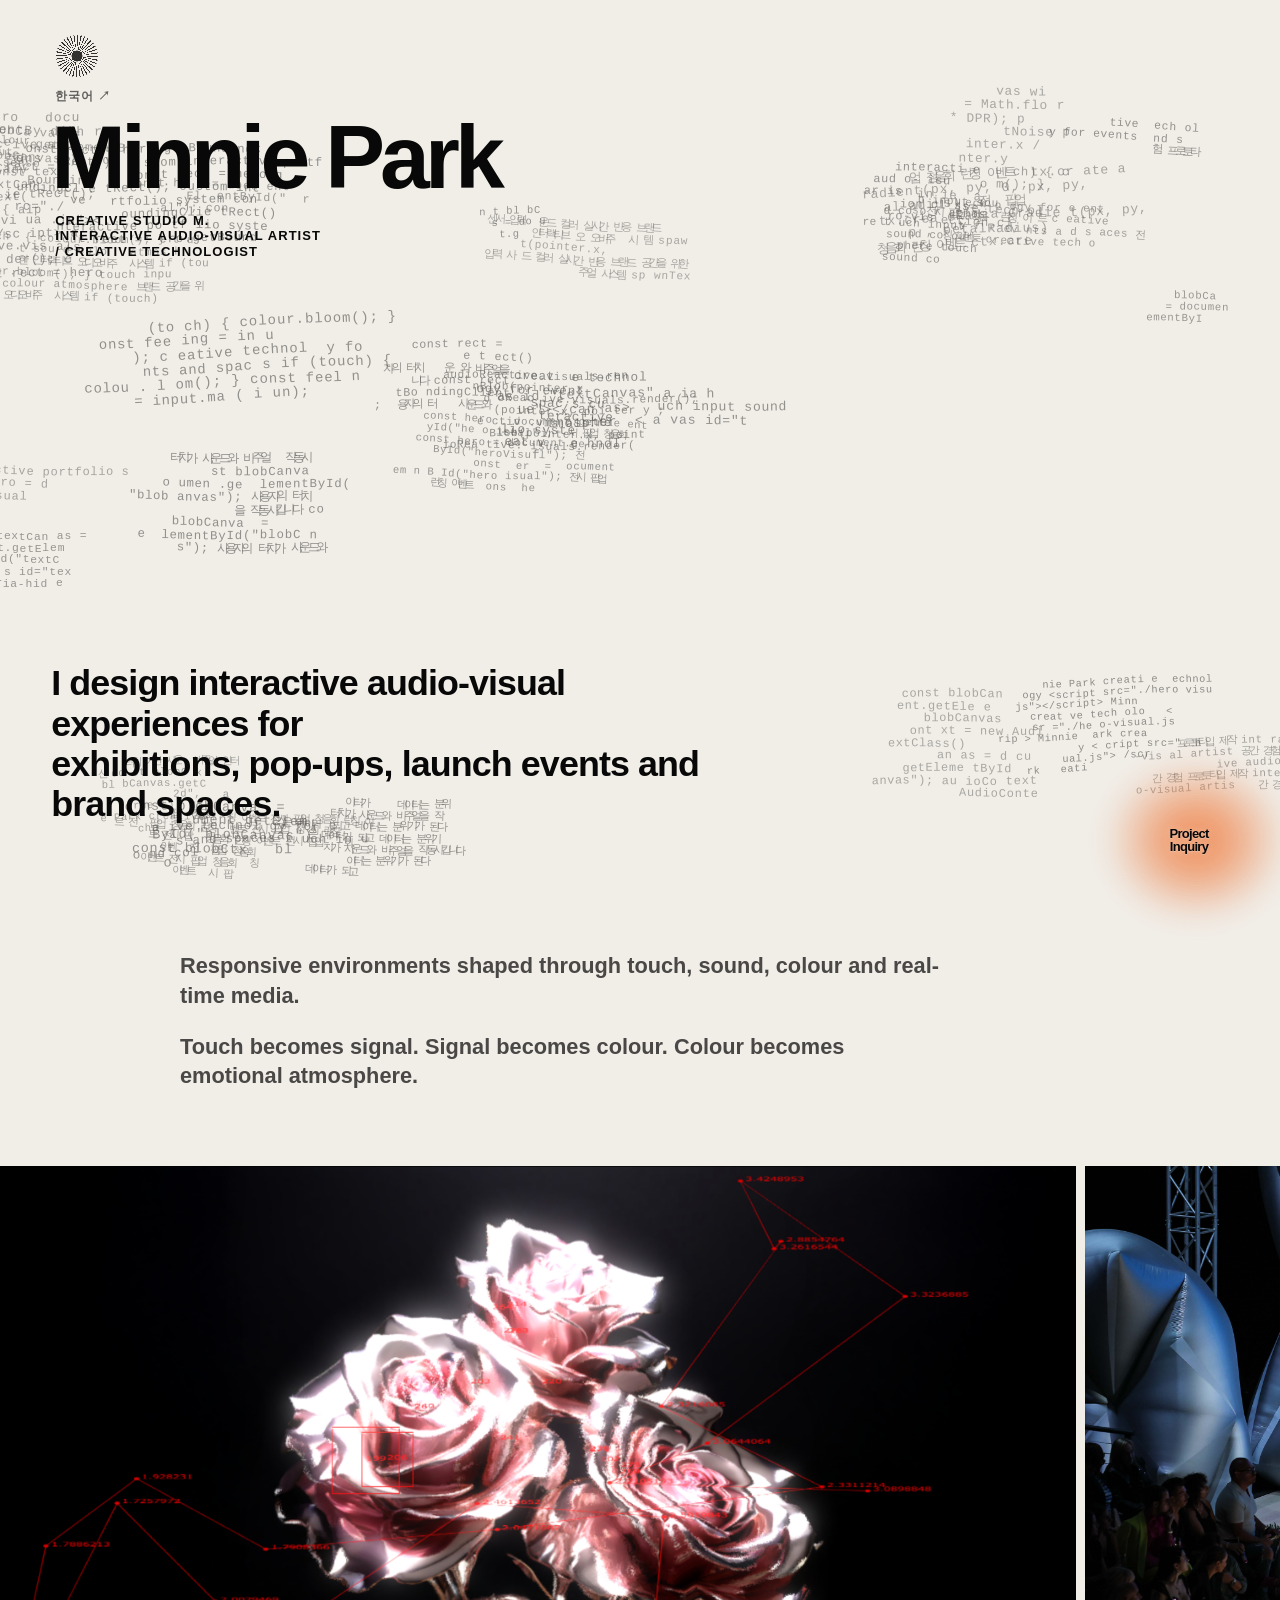
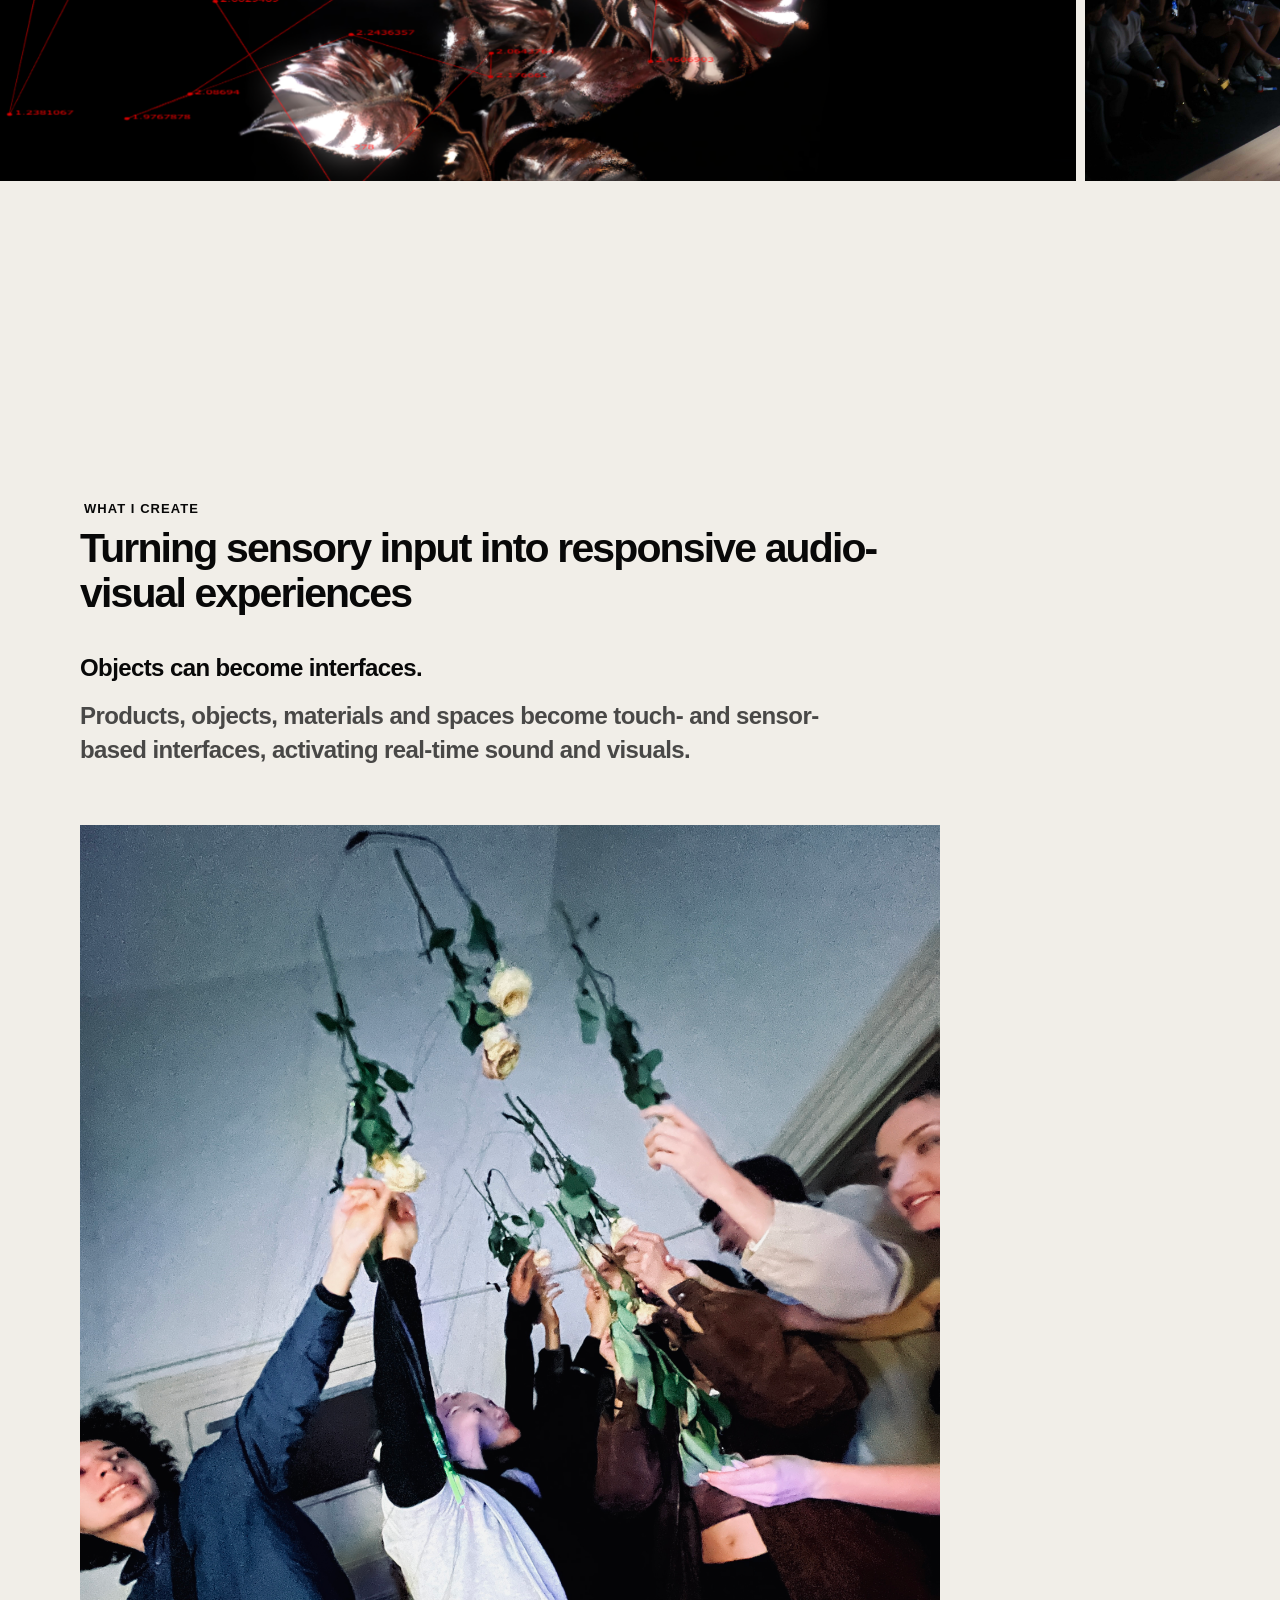
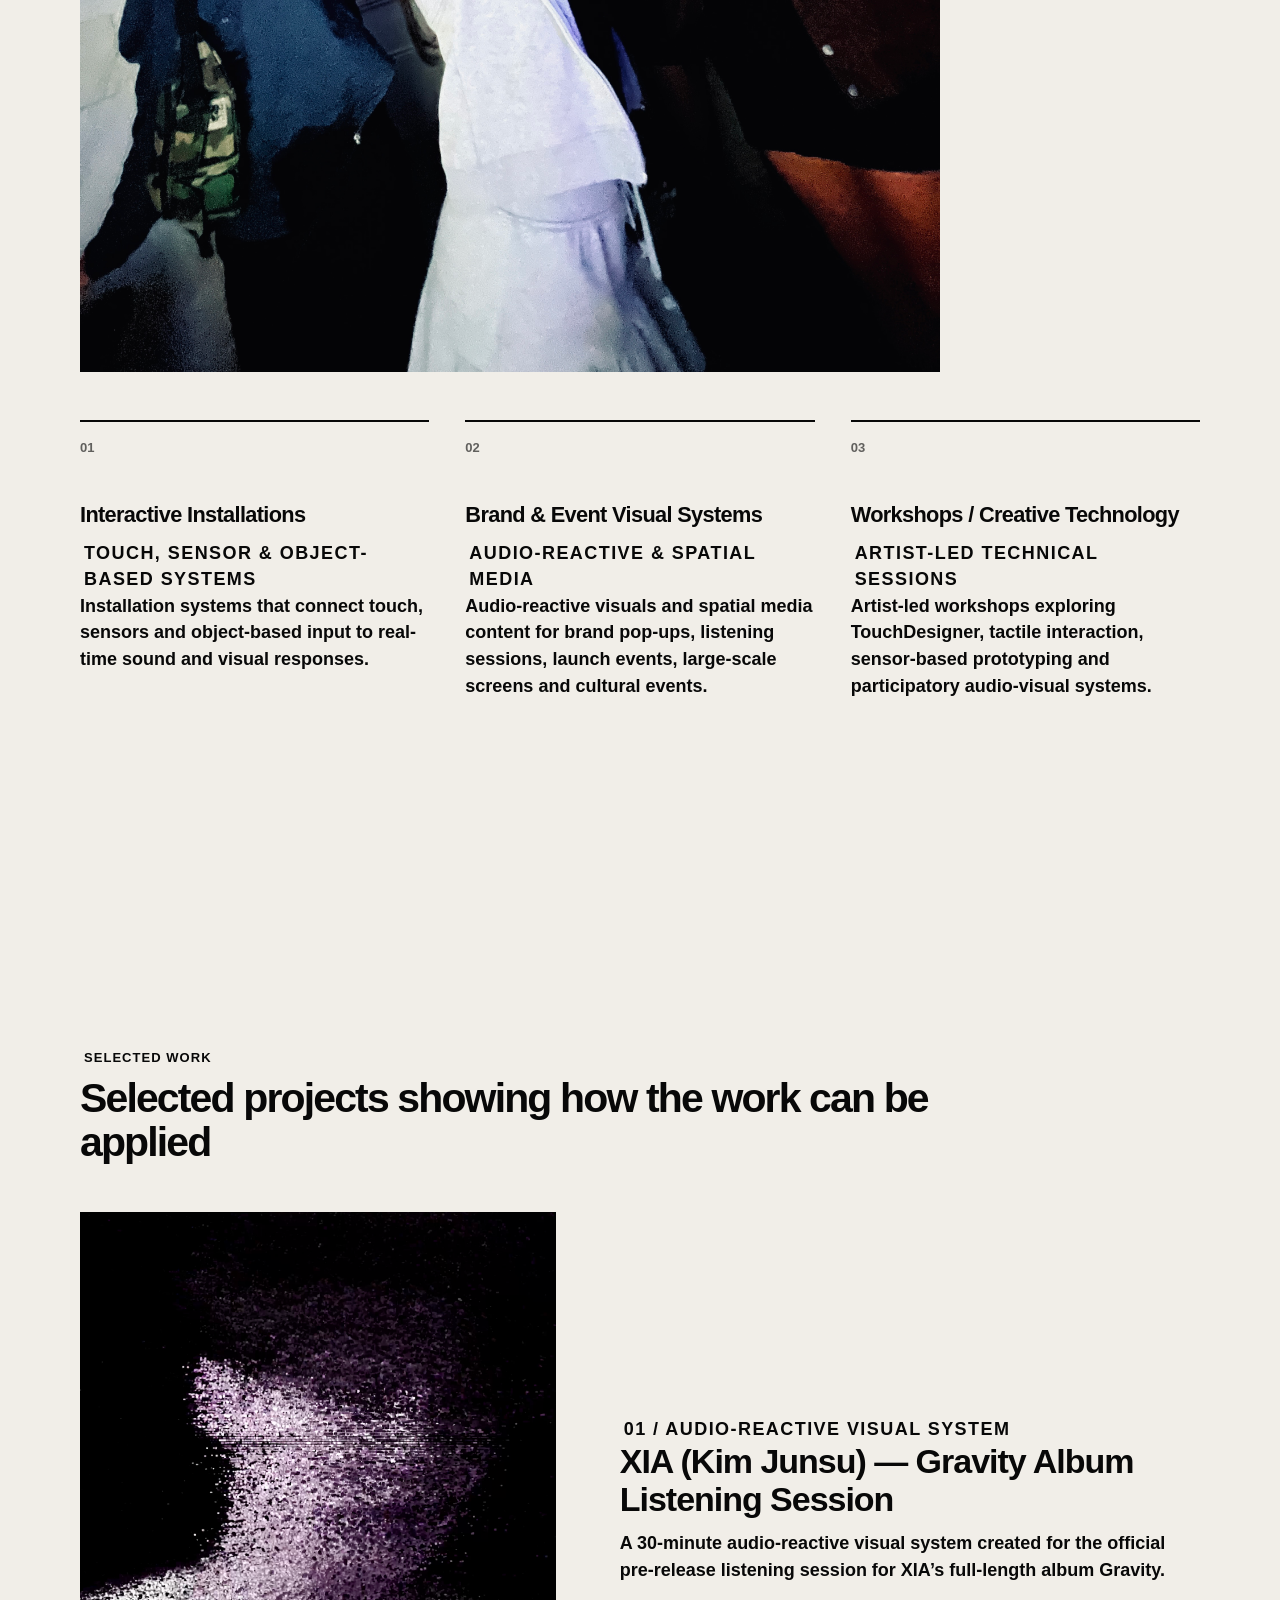
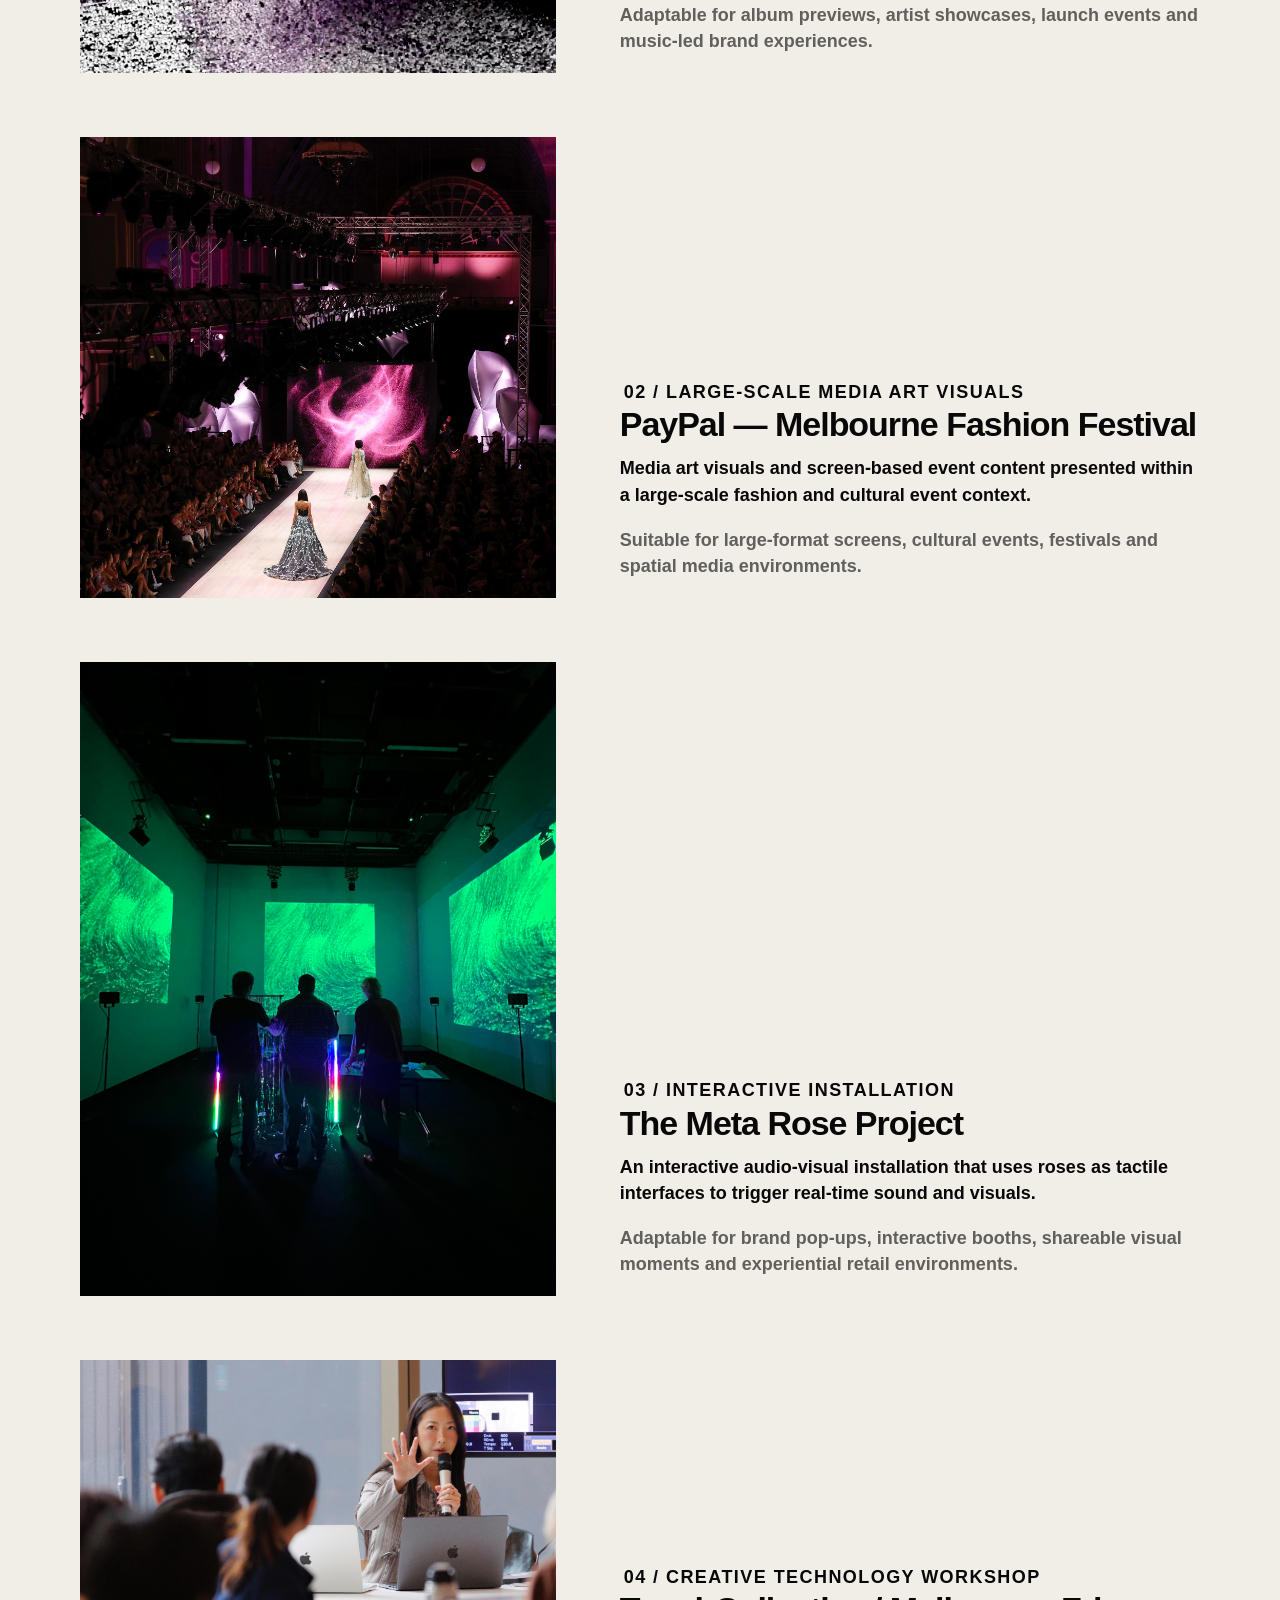
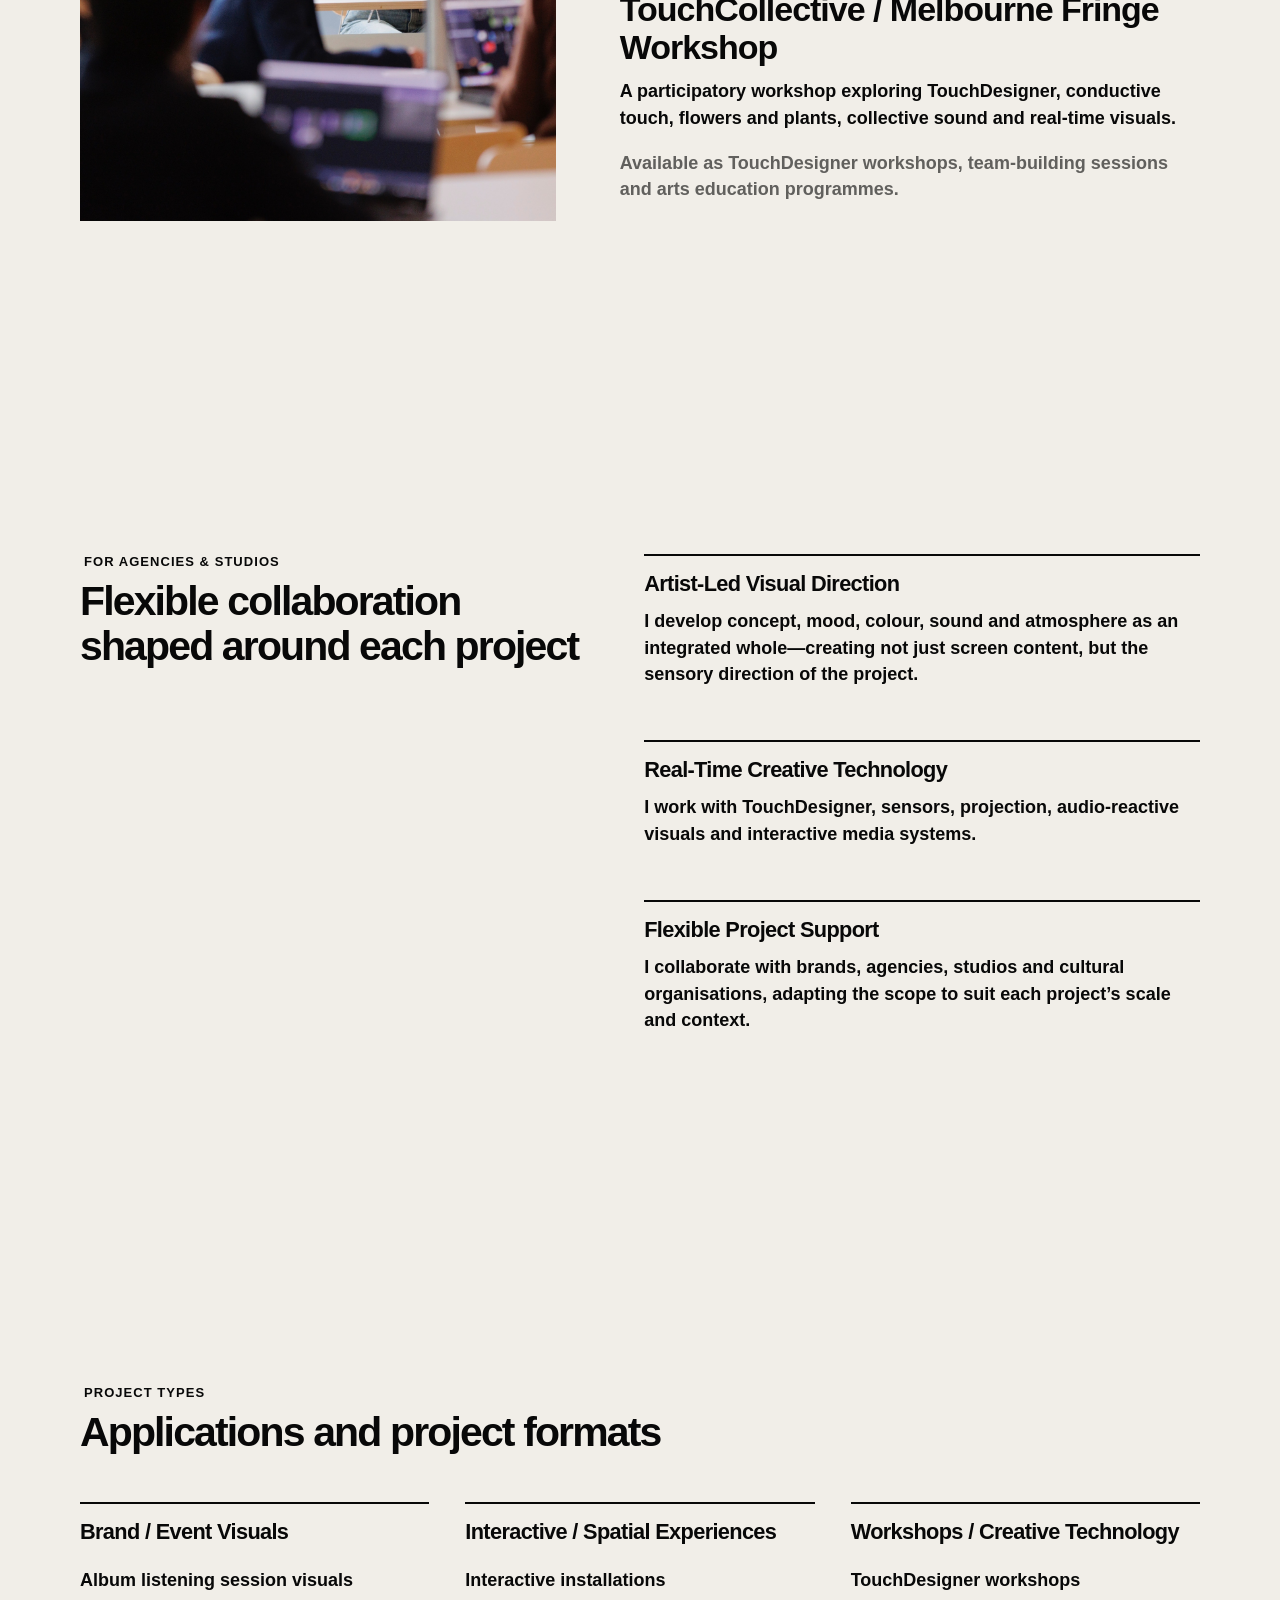
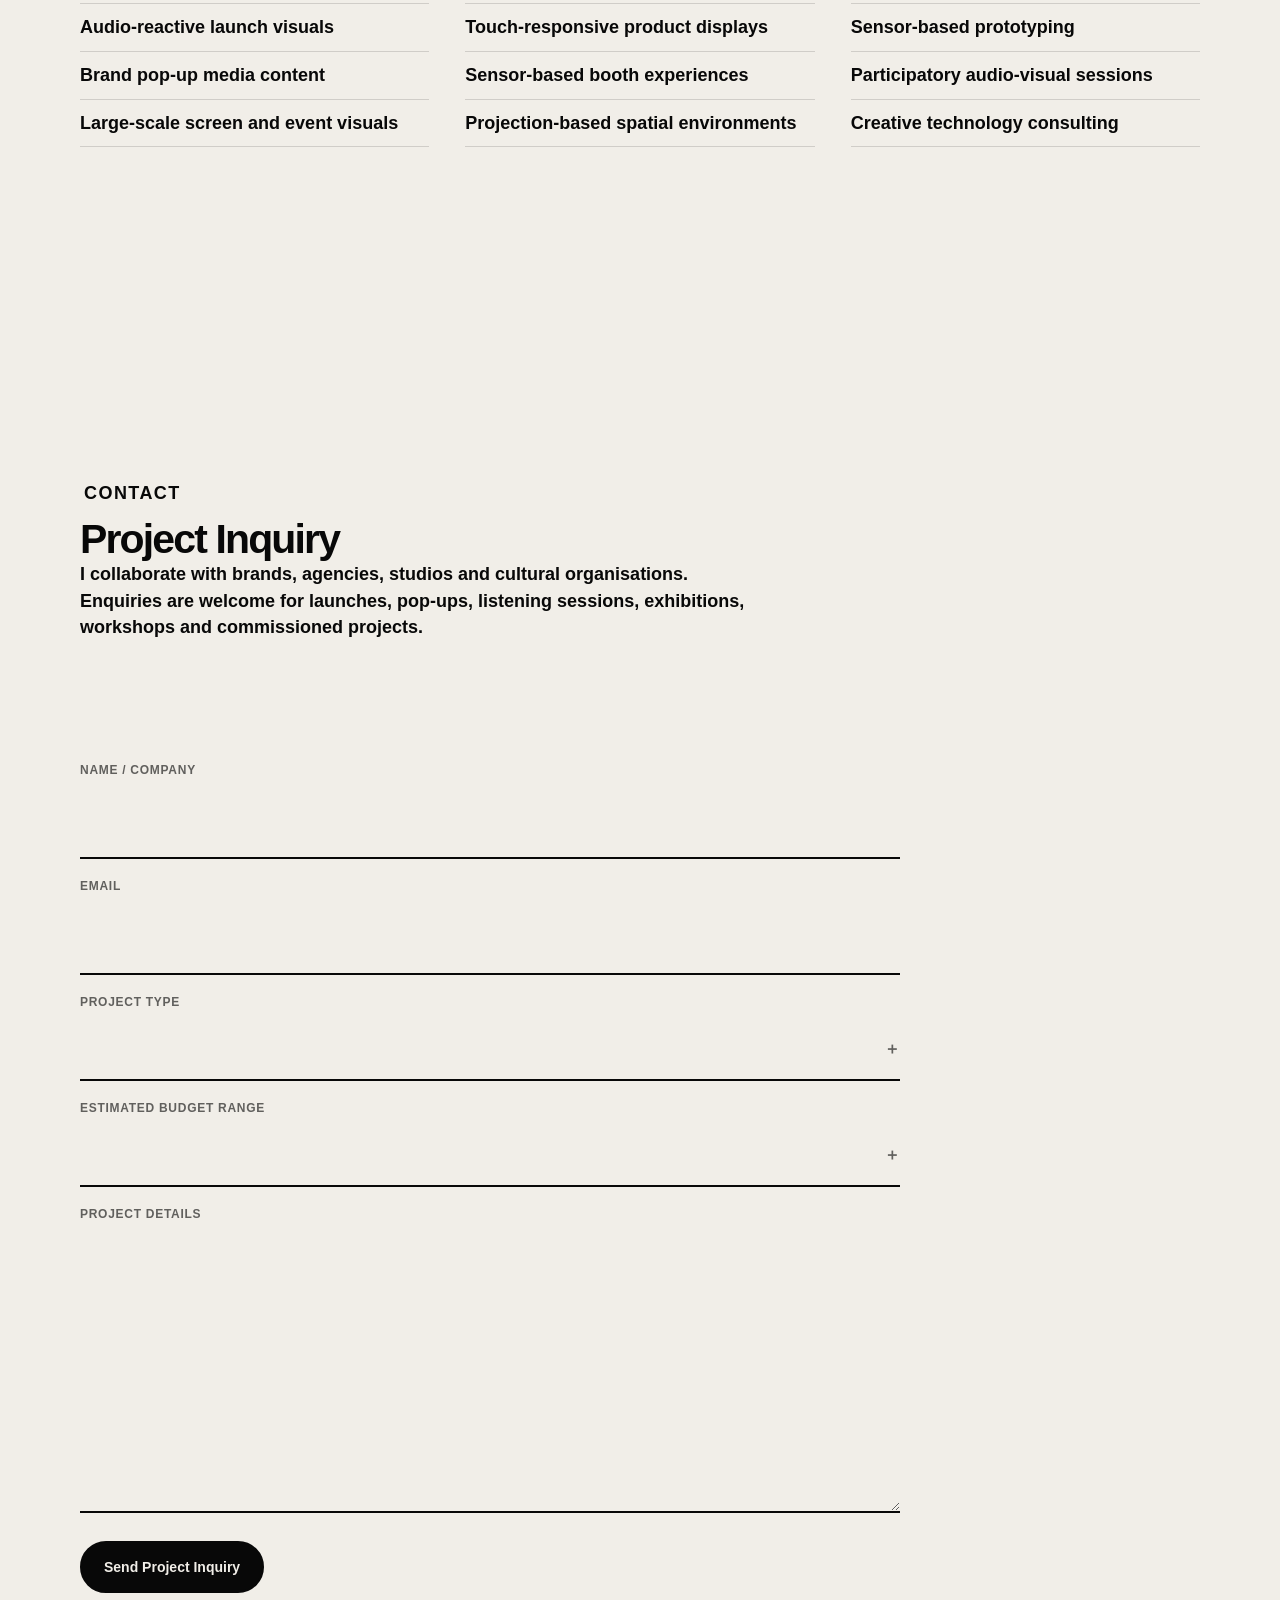
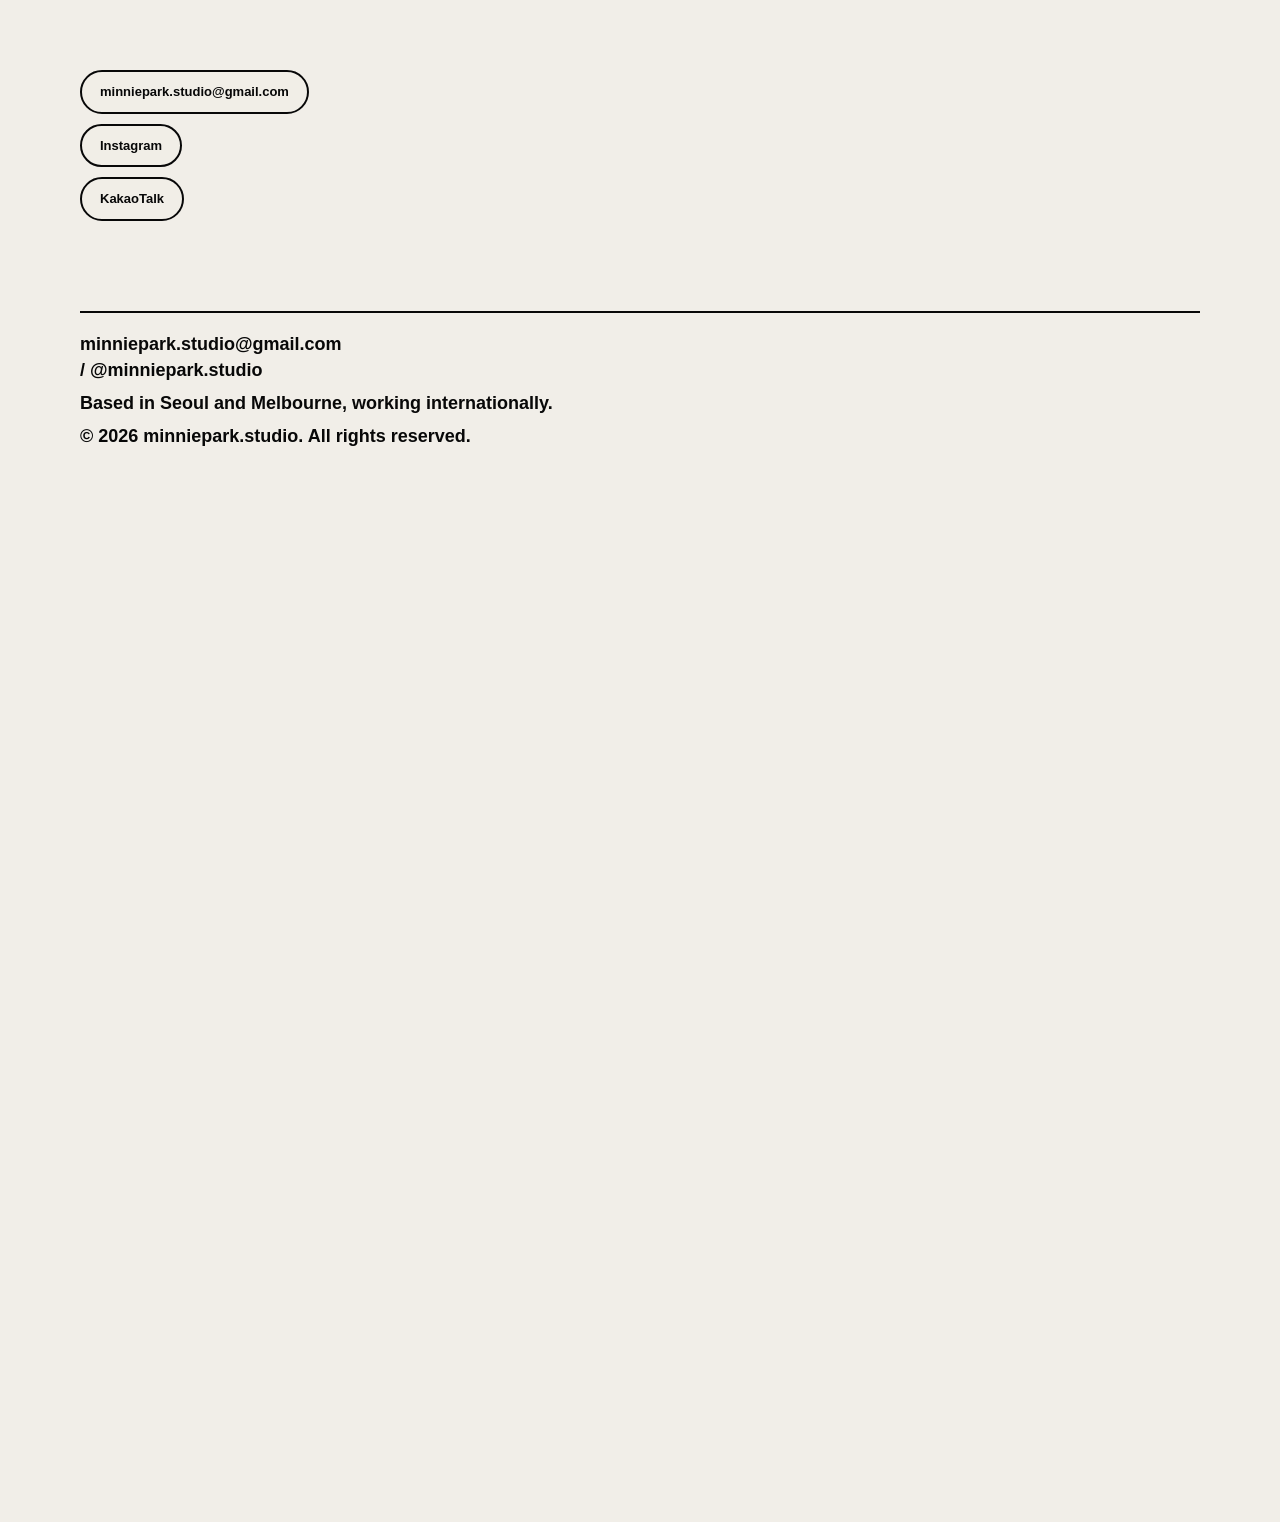
==== en/index.html @ 05f80234 "." ====
<!DOCTYPE html>
<html lang="en">
<head>
  <meta charset="UTF-8" />
  <meta name="viewport" content="width=device-width, initial-scale=1.0" />
  <title>Minnie Park — Interactive Audio-Visual Artist &amp; Creative Technologist</title>
  <meta name="description" content="Interactive audio-visual artist and creative technologist creating responsive experiences for exhibitions, pop-ups, launches and brand spaces. Selected work includes XIA’s Gravity listening session and media art presented at Melbourne Fashion Festival." />

  <meta property="og:type" content="website" />
  <meta property="og:url" content="https://work.minniepark.art/en/" />
  <meta property="og:site_name" content="Minnie Park — Creative Studio M." />
  <meta property="og:title" content="Minnie Park — Interactive Audio-Visual Artist &amp; Creative Technologist" />
  <meta property="og:description" content="Audio-reactive visuals, interactive installations and creative technology for exhibitions, launches, brand spaces and cultural events." />
  <meta property="og:image" content="https://work.minniepark.art/images/og-cover.jpg" />
  <meta property="og:image:width" content="1200" />
  <meta property="og:image:height" content="630" />
  <meta property="og:locale" content="en_US" />

  <meta name="twitter:card" content="summary_large_image" />
  <meta name="twitter:title" content="Minnie Park — Interactive Audio-Visual Artist &amp; Creative Technologist" />
  <meta name="twitter:description" content="Interactive installations, audio-reactive visuals and creative technology for exhibitions, pop-ups, launches and brand spaces." />
  <meta name="twitter:image" content="https://work.minniepark.art/images/og-cover.jpg" />

  <link rel="canonical" href="https://work.minniepark.art/en/" />
  <link rel="alternate" hreflang="ko" href="https://work.minniepark.art/" />
  <link rel="alternate" hreflang="en" href="https://work.minniepark.art/en/" />
  <link rel="alternate" hreflang="x-default" href="https://work.minniepark.art/" />

  <link rel="icon" href="../favicon.svg" type="image/svg+xml" />
  <link rel="icon" href="../favicon.ico" sizes="32x32" />
  <link rel="apple-touch-icon" href="../apple-touch-icon.png" />
  <link rel="preconnect" href="https://fonts.googleapis.com" />
  <link rel="preconnect" href="https://fonts.gstatic.com" crossorigin />
  <link href="https://fonts.googleapis.com/css2?family=Material+Symbols+Outlined:opsz,wght,FILL,GRAD@24,400,0,0" rel="stylesheet" />
  <link rel="stylesheet" href="../style.css?v=20260715-1" />
</head>

<body>
  <section class="hero-visual" id="heroVisual" aria-hidden="true">
    <canvas id="textCanvas"></canvas>
    <canvas id="blobCanvas"></canvas>
  </section>

  <a class="home-mark" href="#top" aria-label="Back to top">
    <span aria-hidden="true"></span>
  </a>

  <a class="sticky-inquiry" href="#contact">
    <canvas class="sticky-inquiry__blob" aria-hidden="true"></canvas>
    <span>Project Inquiry</span>
  </a>

  <div class="interaction-hint interaction-hint--desktop" aria-live="polite">
    <span class="interaction-hint__icon material-symbols-outlined" aria-hidden="true"></span>
    <span class="interaction-hint__copy">This space responds to clicks.</span>
  </div>
  <div class="interaction-hint interaction-hint--mobile" aria-live="polite">
    <span class="interaction-hint__icon material-symbols-outlined" aria-hidden="true"></span>
    <span class="interaction-hint__copy">This space responds to touch.</span>
  </div>

  <main class="site-shell">
    <section class="landing" id="top" aria-labelledby="heroTitle">
      <div class="landing-top">
        <a class="lang-switcher" href="/" aria-label="View this site in Korean">한국어 ↗</a>
        <h1 id="heroTitle">Minnie Park</h1>
        <p class="eyebrow">CREATIVE STUDIO M. <br>Interactive Audio-Visual Artist <br>/ Creative Technologist</p>
      </div>

      <div class="landing-bottom">
        <p class="hero-main">
          I design interactive audio-visual experiences for<br />
          exhibitions, pop-ups, launch events and<br />
          brand spaces.
        </p>
      </div>
    </section>

    <section class="hero-intro" aria-label="Introduction">
      <p class="hero-sub">
        Responsive environments shaped through touch, sound, colour and real-time media.
      </p>
      <p>Touch becomes signal. Signal becomes colour. Colour becomes emotional atmosphere.</p>
      <div class="showreel-carousel" aria-label="Showreel image carousel">
        <button class="showreel-nav showreel-nav--prev" type="button" aria-label="Previous showreel image"></button>
        <div class="showreel-track">
          <figure><img src="../images/showreel1.png" alt="Showreel image 1" loading="lazy" /></figure>
          <figure><img src="../images/showreel2.png" alt="Showreel image 2" loading="lazy" /></figure>
          <figure><img src="../images/showreel3.png" alt="Showreel image 3" loading="lazy" /></figure>
          <figure><img src="../images/showreel4.png" alt="Showreel image 4" loading="lazy" /></figure>
          <figure><img src="../images/showreel5.png" alt="Showreel image 5" loading="lazy" /></figure>
          <figure><img src="../images/showreel6.png" alt="Showreel image 6" loading="lazy" /></figure>
          <figure><img src="../images/showreel7.png" alt="Showreel image 7" loading="lazy" /></figure>
          <figure><img src="../images/showreel8.png" alt="Showreel image 8" loading="lazy" /></figure>
          <figure><img src="../images/showreel9.png" alt="Showreel image 9" loading="lazy" /></figure>
          <figure><img src="../images/showreel10.png" alt="Showreel image 10" loading="lazy" /></figure>
          <figure><img src="../images/showreel11.png" alt="Showreel image 11" loading="lazy" /></figure>
          <figure><img src="../images/showreel12.png" alt="Showreel image 12" loading="lazy" /></figure>
          <figure><img src="../images/showreel13.png" alt="Showreel image 13" loading="lazy" /></figure>
          <figure><img src="../images/showreel14.png" alt="Showreel image 14" loading="lazy" /></figure>
          <figure><img src="../images/showreel15.png" alt="Showreel image 15" loading="lazy" /></figure>
          <figure><img src="../images/showreel16.png" alt="Showreel image 16" loading="lazy" /></figure>
          <figure><img src="../images/showreel17.png" alt="Showreel image 17" loading="lazy" /></figure>
          <figure><img src="../images/showreel18.png" alt="Showreel image 18" loading="lazy" /></figure>
        </div>
        <button class="showreel-nav showreel-nav--next" type="button" aria-label="Next showreel image"></button>
      </div>
    </section>

    <section class="content-section" id="what-i-create">
      <div class="section-heading">
        <p class="section-kicker">What I Create</p>
        <h2>Turning sensory input into responsive audio-visual experiences</h2>
        <div class="section-intro-copy">
          <p>Objects can become interfaces.</p>
          <p>
            Products, objects, materials and spaces become touch- and sensor-based interfaces, activating real-time sound and visuals.
          </p>
        </div>
        <figure class="section-feature-image">
          <img src="../images/installation1.png" alt="Interactive installation using objects as interfaces" loading="lazy" />
        </figure>
      </div>

      <div class="service-grid">
        <article class="service-item">
          <span>01</span>
          <h3>Interactive Installations</h3>
          <p class="en-title">Touch, Sensor &amp; Object-Based Systems</p>
          <p>Installation systems that connect touch, sensors and object-based input to real-time sound and visual responses.</p>
        </article>

        <article class="service-item">
          <span>02</span>
          <h3>Brand &amp; Event Visual Systems</h3>
          <p class="en-title">Audio-Reactive &amp; Spatial Media</p>
          <p>Audio-reactive visuals and spatial media content for brand pop-ups, listening sessions, launch events, large-scale screens and cultural events.</p>
        </article>

        <article class="service-item">
          <span>03</span>
          <h3>Workshops / Creative Technology</h3>
          <p class="en-title">Artist-Led Technical Sessions</p>
          <p>Artist-led workshops exploring TouchDesigner, tactile interaction, sensor-based prototyping and participatory audio-visual systems.</p>
        </article>
      </div>
    </section>

    <section class="content-section" id="selected-work">
      <div class="section-heading">
        <p class="section-kicker">Selected Work</p>
        <h2>Selected projects showing how the work can be applied</h2>
      </div>

      <div class="work-list">
        <article class="work-item">
          <figure class="work-media">
            <img src="../images/listening-session.png" alt="K-pop artist album listening session audio-reactive visual" loading="lazy" />
          </figure>
          <div class="work-copy">
            <p class="work-index">01 / Audio-Reactive Visual System</p>
            <h3>XIA (Kim Junsu) — Gravity Album Listening Session</h3>
            <p>A 30-minute audio-reactive visual system created for the official pre-release listening session for XIA’s full-length album Gravity.</p>
            <p class="small-copy">Adaptable for album previews, artist showcases, launch events and music-led brand experiences.</p>
          </div>
        </article>

        <article class="work-item">
          <figure class="work-media">
            <img src="../images/fashionrunway.png" alt="Melbourne Fashion Festival runway media visual" loading="lazy" />
          </figure>
          <div class="work-copy">
            <p class="work-index">02 / Large-Scale Media Art Visuals</p>
            <h3>PayPal — Melbourne Fashion Festival</h3>
            <p>Media art visuals and screen-based event content presented within a large-scale fashion and cultural event context.</p>
            <p class="small-copy">Suitable for large-format screens, cultural events, festivals and spatial media environments.</p>
          </div>
        </article>

        <article class="work-item">
          <figure class="work-media">
            <img src="../images/metarose.png" alt="The Meta Rose Project interactive rose installation" loading="lazy" />
          </figure>
          <div class="work-copy">
            <p class="work-index">03 / Interactive Installation</p>
            <h3>The Meta Rose Project</h3>
            <p>An interactive audio-visual installation that uses roses as tactile interfaces to trigger real-time sound and visuals.</p>
            <p class="small-copy">Adaptable for brand pop-ups, interactive booths, shareable visual moments and experiential retail environments.</p>
          </div>
        </article>

        <article class="work-item">
          <figure class="work-media">
            <img src="../images/workshop.png" alt="TouchCollective Melbourne Fringe creative technology workshop" loading="lazy" />
          </figure>
          <div class="work-copy">
            <p class="work-index">04 / Creative Technology Workshop</p>
            <h3>TouchCollective / Melbourne Fringe Workshop</h3>
            <p>A participatory workshop exploring TouchDesigner, conductive touch, flowers and plants, collective sound and real-time visuals.</p>
            <p class="small-copy">Available as TouchDesigner workshops, team-building sessions and arts education programmes.</p>
          </div>
        </article>
      </div>
    </section>

    <section class="content-section split-section">
      <div class="section-heading">
        <p class="section-kicker">For Agencies &amp; Studios</p>
        <h2>Flexible collaboration shaped around each project</h2>
      </div>

      <div class="studio-list">
        <article>
          <h3>Artist-Led Visual Direction</h3>
          <p>I develop concept, mood, colour, sound and atmosphere as an integrated whole—creating not just screen content, but the sensory direction of the project.</p>
        </article>
        <article>
          <h3>Real-Time Creative Technology</h3>
          <p>I work with TouchDesigner, sensors, projection, audio-reactive visuals and interactive media systems.</p>
        </article>
        <article>
          <h3>Flexible Project Support</h3>
          <p>I collaborate with brands, agencies, studios and cultural organisations, adapting the scope to suit each project’s scale and context.</p>
        </article>
      </div>
    </section>

    <section class="content-section" id="project-types">
      <div class="section-heading">
        <p class="section-kicker">Project Types</p>
        <h2>Applications and project formats</h2>
      </div>

      <div class="type-columns">
        <article>
          <h3>Brand / Event Visuals</h3>
          <ul>
            <li>Album listening session visuals</li>
            <li>Audio-reactive launch visuals</li>
            <li>Brand pop-up media content</li>
            <li>Large-scale screen and event visuals</li>
          </ul>
        </article>
        <article>
          <h3>Interactive / Spatial Experiences</h3>
          <ul>
            <li>Interactive installations</li>
            <li>Touch-responsive product displays</li>
            <li>Sensor-based booth experiences</li>
            <li>Projection-based spatial environments</li>
          </ul>
        </article>
        <article>
          <h3>Workshops / Creative Technology</h3>
          <ul>
            <li>TouchDesigner workshops</li>
            <li>Sensor-based prototyping</li>
            <li>Participatory audio-visual sessions</li>
            <li>Creative technology consulting</li>
          </ul>
        </article>
      </div>
    </section>

    <section class="content-section contact-section" id="contact">
      <div>
        <p class="section-kicker">Contact</p>
        <h2>Project Inquiry</h2>
        <p>I collaborate with brands, agencies, studios and cultural organisations.<br>
Enquiries are welcome for launches, pop-ups, listening sessions, exhibitions, workshops and commissioned projects.</p>
      </div>

      <form class="contact-form" action="https://formsubmit.co/ajax/minniepark.studio@gmail.com" method="post">
        <input type="hidden" name="_subject" value="work.minniepark.art — English Project Inquiry" />
        <input type="hidden" name="language" value="English" />
        <input type="hidden" name="_template" value="table" />
        <input type="hidden" name="_captcha" value="false" />
        <input class="form-honey" type="text" name="_honey" tabindex="-1" autocomplete="off" />
        <label>
          <span>Name / Company</span>
          <input type="text" name="name" autocomplete="name" required />
        </label>
        <label>
          <span>Email</span>
          <input type="email" name="email" autocomplete="email" required />
        </label>
        <div class="custom-select" data-custom-select>
          <span>Project Type</span>
          <input type="hidden" name="project_type" required />
          <button class="custom-select-trigger" type="button" aria-label="Select project type" aria-haspopup="listbox" aria-expanded="false"></button>
          <div class="custom-select-options" role="listbox">
            <button type="button" role="option" data-value="Brand / Event Visuals">Brand / Event Visuals</button>
            <button type="button" role="option" data-value="Interactive Installation">Interactive Installation</button>
            <button type="button" role="option" data-value="Workshop / Creative Technology">Workshop / Creative Technology</button>
            <button type="button" role="option" data-value="Other Project">Other Project</button>
          </div>
        </div>
        <div class="custom-select" data-custom-select>
          <span>Estimated Budget Range</span>
          <input type="hidden" name="budget_range" required />
          <button class="custom-select-trigger" type="button" aria-label="Select estimated budget range" aria-haspopup="listbox" aria-expanded="false"></button>
          <div class="custom-select-options" role="listbox">
            <button type="button" role="option" data-value="Not confirmed / Open to discussion">Not confirmed / Open to discussion</button>
            <button type="button" role="option" data-value="Under USD 2,500">Under USD 2,500</button>
            <button type="button" role="option" data-value="USD 2,500–5,000">USD 2,500–5,000</button>
            <button type="button" role="option" data-value="USD 5,000–10,000">USD 5,000–10,000</button>
            <button type="button" role="option" data-value="USD 10,000–20,000">USD 10,000–20,000</button>
            <button type="button" role="option" data-value="USD 20,000+">USD 20,000+</button>
          </div>
        </div>
        <label>
          <span>Project Details</span>
          <textarea name="message" rows="6" required></textarea>
        </label>
        <button type="submit">Send Project Inquiry</button>
        <p class="form-status" role="status" aria-live="polite"></p>
      </form>

      <div class="contact-actions">
        <a href="mailto:minniepark.studio@gmail.com">minniepark.studio@gmail.com</a>
        <a href="https://www.instagram.com/minniepark.studio/" target="_blank" rel="noreferrer">Instagram</a>
        <a href="https://open.kakao.com/o/sUNs4zAi" target="_blank" rel="noreferrer">KakaoTalk</a>
      </div>

      <footer>
        <p>minniepark.studio@gmail.com <br>/ @minniepark.studio</p>
        <p>Based in Seoul and Melbourne, working internationally.</p>
        <p>© 2026 minniepark.studio. All rights reserved.</p>
      </footer>
    </section>

    <div class="post-footer-visual-space" id="postFooterVisual" aria-hidden="true"></div>
  </main>

  <script src="../hero-visual.js?v=20260715-1"></script>
</body>
</html>
---- style.css ----
:root {
  --page-pad: clamp(18px, 4vw, 56px);
  --black: #080808;
  --muted: rgba(8, 8, 8, 0.62);
  --faint: rgba(8, 8, 8, 0.14);
  --bg: #f1eee8;
  --ink-soft: rgba(8, 8, 8, 0.72);
  --blob-blue: #526fb4;
  --blob-coral: #c88a77;
  --blob-green: #8fc4a7;
}

* {
  box-sizing: border-box;
}

html {
  scroll-behavior: smooth;
}

html,
body {
  margin: 0;
  min-height: 100%;
  background: var(--bg);
  color: var(--black);
  font-family: Inter, Pretendard, -apple-system, BlinkMacSystemFont, "Segoe UI", sans-serif;
}

body {
  position: relative;
  overflow-x: hidden;
  font-size: 16px;
  line-height: 1.5;
}

a {
  color: inherit;
}

.hero-visual {
  position: fixed;
  top: 0;
  left: 0;
  right: 0;
  bottom: 0;
  z-index: 0;
  contain: strict;
  overflow: hidden;
  background: var(--bg);
  pointer-events: none;
  touch-action: pan-y;
  transform: translateZ(0);
}

#textCanvas,
#blobCanvas {
  position: absolute;
  inset: 0;
  width: 100%;
  height: 100%;
}

#textCanvas {
  z-index: 1;
  opacity: 0.72;
}

#blobCanvas {
  z-index: 2;
  opacity: 0.88;
  mix-blend-mode: normal;
}

.site-shell {
  position: relative;
  z-index: 2;
}

.lang-switcher {
  display: inline-flex;
  align-items: center;
  margin-bottom: clamp(12px, 1.8vw, 18px);
  margin-left: 4px;
  font-size: 12px;
  font-weight: 800;
  line-height: 1;
  letter-spacing: 0.08em;
  text-transform: uppercase;
  text-decoration: none;
  color: var(--muted);
}


.home-mark {
  position: fixed;
  top: clamp(18px, 2.6vw, 30px);
  left: var(--page-pad);
  z-index: 10;
  display: grid;
  width: 52px;
  height: 52px;
  place-items: center;
  border-radius: 50%;
  text-decoration: none;
  transition: transform 180ms ease;
}

.home-mark span {
  display: block;
  width: 42px;
  height: 42px;
  border-radius: 50%;
  background:
    radial-gradient(circle, var(--black) 0 18%, transparent 19%),
    repeating-conic-gradient(from 0deg, var(--black) 0 3deg, transparent 3deg 10deg);
  opacity: 0.82;
}

.home-mark:hover,
.home-mark:focus-visible {
  transform: scale(1.22);
}

.home-mark.is-clicked {
  animation: markClick 260ms ease-out;
}

.sticky-inquiry {
  position: fixed;
  right: var(--page-pad);
  bottom: clamp(18px, 3vw, 34px);
  z-index: 10;
  display: grid;
  width: clamp(56px, 7.3vw, 80px);
  height: clamp(38px, 4.65vw, 52px);
  place-items: center;
  border-radius: 48% 52% 44% 56% / 55% 45% 52% 48%;
  color: var(--black);
  text-decoration: none;
  isolation: isolate;
  overflow: visible;
  background: transparent;
  filter: none;
  translate: 0 0;
  transform: translateZ(0);
  transition: transform 220ms ease;
  animation: none;
  will-change: translate, transform, filter;
}

.sticky-inquiry::before {
  display: none;
  content: "";
}

.sticky-inquiry::after {
  display: none;
  content: none;
}

.sticky-inquiry__blob {
  position: absolute;
  left: 50%;
  top: 50%;
  z-index: 0;
  display: block;
  width: 300%;
  height: 400%;
  opacity: 0.92;
  pointer-events: none;
  filter: blur(12px);
  transform: translate(-50%, -50%);
}

.sticky-inquiry span {
  position: relative;
  z-index: 2;
  max-width: 52px;
  text-align: center;
  font-size: 13px;
  line-height: 1.02;
  font-weight: 900;
  letter-spacing: -0.055em;
  text-shadow:
    0 0 7px rgba(241, 238, 232, 0.42),
    0 1px 0 rgba(241, 238, 232, 0.28);
}

.sticky-inquiry:hover,
.sticky-inquiry:focus-visible {
  transform: scale(1.16) rotate(-2deg);
}

.sticky-inquiry.is-clicked {
  animation: inquiryClick 320ms ease-out;
}

.interaction-hint {
  position: fixed;
  left: 50%;
  top: 50%;
  z-index: 11;
  display: inline-flex;
  align-items: center;
  gap: 12px;
  padding: 13px 18px 13px 15px;
  border: 0;
  border-radius: 999px;
  isolation: isolate;
  overflow: visible;
  background: rgba(241, 238, 232, 0.46);
  color: var(--black);
  font-size: clamp(13px, 1.25vw, 15px);
  font-weight: 850;
  letter-spacing: -0.035em;
  line-height: 1;
  white-space: nowrap;
  opacity: 0;
  pointer-events: none;
  transform: translate(-50%, calc(-50% + 14px)) scale(0.97);
  animation: hintIn 900ms cubic-bezier(0.16, 1, 0.3, 1) 900ms forwards, hintFloat 2200ms ease-in-out 1800ms infinite alternate;
}

.interaction-hint::before {
  position: absolute;
  inset: -12px;
  z-index: -1;
  border-radius: 999px;
  background:
    radial-gradient(circle at var(--hint-x1, 18%) var(--hint-y1, 24%), hsla(var(--hint-h1, 150), 82%, 70%, 0.48) 0 12%, transparent 42%),
    radial-gradient(circle at var(--hint-x2, 58%) var(--hint-y2, 36%), hsla(var(--hint-h2, 224), 78%, 68%, 0.42) 0 15%, transparent 46%),
    radial-gradient(circle at var(--hint-x3, 80%) var(--hint-y3, 72%), hsla(var(--hint-h3, 352), 76%, 72%, 0.38) 0 15%, transparent 48%),
    radial-gradient(circle at var(--hint-x4, 34%) var(--hint-y4, 82%), hsla(var(--hint-h4, 34), 84%, 74%, 0.34) 0 14%, transparent 46%),
    rgba(241, 238, 232, 0.82);
  filter: blur(13px) saturate(1.2);
  content: "";
  opacity: 0.9;
}

.interaction-hint__icon {
  display: inline-flex;
  width: 22px;
  height: 22px;
  align-items: center;
  justify-content: center;
  font-family: "Material Symbols Outlined";
  font-size: 22px;
  font-weight: normal;
  font-style: normal;
  line-height: 1;
  letter-spacing: normal;
  text-transform: none;
  white-space: nowrap;
  direction: ltr;
  font-feature-settings: "liga";
  -webkit-font-feature-settings: "liga";
  -webkit-font-smoothing: antialiased;
  font-variation-settings:
    "FILL" 0,
    "wght" 400,
    "GRAD" 0,
    "opsz" 24;
}

.interaction-hint__icon::before {
  content: "ads_click";
}

.interaction-hint--mobile {
  display: none;
}

body.has-interacted .interaction-hint,
body.is-hint-dismissed .interaction-hint {
  animation: hintOut 1100ms cubic-bezier(0.16, 1, 0.3, 1) forwards;
}

body.is-hint-gone .interaction-hint {
  display: none;
}

@keyframes hintIn {
  to {
    opacity: 1;
    transform: translate(-50%, -50%) scale(1);
  }
}

@keyframes hintFloat {
  to {
    transform: translate(-50%, calc(-50% - 5px)) scale(1.01);
  }
}

@keyframes hintOut {
  from {
    opacity: 1;
    filter: blur(0);
    transform: translate(-50%, -50%) scale(1);
  }

  to {
    opacity: 0;
    filter: blur(8px);
    transform: translate(-50%, calc(-50% - 14px)) scale(0.97);
  }
}

@keyframes inquiryClick {
  0% {
    transform: scale(1);
  }

  55% {
    transform: scale(1.34) rotate(-3deg);
  }

  100% {
    transform: scale(1);
  }
}

@keyframes markClick {
  0% {
    transform: scale(1);
  }

  55% {
    transform: scale(1.44);
  }

  100% {
    transform: scale(1);
  }
}

.landing {
  min-height: 100vh;
  min-height: 100svh;
  padding: clamp(70px, 7vw, 96px) var(--page-pad) clamp(34px, 5vw, 70px);
  display: flex;
  flex-direction: column;
  justify-content: space-between;
}

.landing-top {
  display: flex;
  flex-direction: column;
  align-items: flex-start;
  max-width: 980px;
}

.landing-bottom {
  width: min(100%, 920px);
}

.eyebrow,
.section-kicker,
.work-index,
.en-title {
  margin: 0 0 0 4px;
  font-size: clamp(11px, 1.7vw, 13px);
  line-height: 1.2;
  letter-spacing: 0.08em;
  text-transform: uppercase;
  font-weight: 700;
  color: var(--black);
}

h1,
h2,
h3,
p {
  margin-top: 0;
}

h1 {
  margin: 0 0 clamp(8px, 1.5vw, 18px) 0;
  font-size: clamp(50px, 7vw, 92px);
  line-height: 0.84;
  letter-spacing: -0.055em;
  font-weight: 800;
}

.hero-main {
  max-width: 700px;
  margin-bottom: 12px;
  font-size: clamp(22px, 2.8vw, 36px);
  line-height: 1.12;
  letter-spacing: -0.025em;
  font-weight: 800;
}

.hero-sub,
.hero-intro p {
  max-width: 760px;
  font-size: clamp(15px, 1.7vw, 22px);
  line-height: 1.35;
  font-weight: 700;
  color: var(--ink-soft);
}

.contact-actions {
  display: flex;
  flex-direction: column;
  align-items: flex-start;
  flex-wrap: wrap;
  gap: 10px;
  margin-top: 28px;
}

.contact-actions a {
  display: inline-flex;
  align-items: center;
  min-height: 42px;
  padding: 10px 18px;
  border: 2px solid var(--black);
  border-radius: 999px;
  text-decoration: none;
  font-size: 13px;
  font-weight: 800;
  background: rgba(241, 238, 232, 0.96);
  backdrop-filter: none;
}

.hero-intro {
  width: min(100% - var(--page-pad) * 2, 920px);
  margin: clamp(24px, 4vw, 64px) auto clamp(92px, 12vw, 170px);
}

.hero-intro p:last-child {
  margin-bottom: 0;
}

.showreel-carousel {
  position: relative;
  width: 100vw;
  margin: clamp(34px, 6vw, 76px) 50% 0;
  overflow-x: auto;
  overflow-y: hidden;
  overscroll-behavior-x: contain;
  scroll-snap-type: x mandatory;
  scrollbar-width: none;
  transform: translateX(-50%);
  -webkit-overflow-scrolling: touch;
}

.showreel-carousel::-webkit-scrollbar {
  display: none;
}

.showreel-nav {
  position: absolute;
  top: 50%;
  z-index: 3;
  display: grid;
  width: 42px;
  height: 42px;
  place-items: center;
  border: 0;
  border-radius: 999px;
  background: rgba(241, 238, 232, 0.82);
  color: var(--black);
  cursor: pointer;
  box-shadow: 0 0 0 1px rgba(8, 8, 8, 0.08);
  backdrop-filter: blur(10px);
  transform: translateY(-50%);
  transition: transform 160ms ease, background 160ms ease;
}

.showreel-nav::before {
  font-family: "Material Symbols Outlined";
  font-size: 28px;
  font-weight: 400;
  line-height: 1;
  content: "";
}

.showreel-nav:hover,
.showreel-nav:focus-visible {
  background: rgba(241, 238, 232, 0.96);
  transform: translateY(-50%) scale(1.06);
}

.showreel-nav--prev {
  left: var(--page-pad);
}

.showreel-nav--prev::before {
  content: "chevron_left";
}

.showreel-nav--next {
  right: var(--page-pad);
}

.showreel-nav--next::before {
  content: "chevron_right";
}

.showreel-track {
  display: flex;
  width: max-content;
  gap: clamp(5px, 0.7vw, 9px);
  padding: 0 calc(var(--page-pad) + 16vw) 0 var(--page-pad);
}

.showreel-carousel figure {
  flex: 0 0 auto;
  height: clamp(360px, 48vw, 680px);
  margin: 0;
  overflow: hidden;
  border: 0;
  background: transparent;
  scroll-snap-align: start;
}

.showreel-carousel img {
  display: block;
  height: 100%;
  width: auto;
  max-width: none;
  object-fit: contain;
}

.content-section {
  position: relative;
  z-index: 3;
  width: min(100% - var(--page-pad) * 2, 1120px);
  margin: 0 auto;
  padding: clamp(96px, 13vw, 190px) 0;
}

.section-heading {
  max-width: 900px;
  margin-bottom: clamp(26px, 4vw, 48px);
}

.section-intro-copy {
  max-width: 760px;
  margin-top: clamp(20px, 3vw, 36px);
}

.section-intro-copy p {
  margin-bottom: 14px;
  font-size: clamp(17px, 2vw, 24px);
  line-height: 1.42;
  letter-spacing: -0.025em;
  font-weight: 800;
  color: var(--ink-soft);
}

.section-intro-copy p:first-child {
  color: var(--black);
}

.section-feature-image {
  width: min(100%, 860px);
  margin: clamp(28px, 5vw, 58px) 0 0;
  overflow: hidden;
}

.section-feature-image img {
  display: block;
  width: 100%;
  height: auto;
}

h2 {
  margin: 10px 0 0;
  font-size: clamp(26px, 3.2vw, 42px);
  line-height: 1.08;
  letter-spacing: -0.045em;
  font-weight: 850;
}

h3 {
  margin-bottom: 12px;
  font-size: clamp(18px, 1.7vw, 22px);
  line-height: 1.12;
  letter-spacing: -0.03em;
  font-weight: 850;
}

.service-grid,
.type-columns {
  display: grid;
  grid-template-columns: repeat(3, minmax(0, 1fr));
  gap: clamp(18px, 3vw, 36px);
}

.service-item,
.studio-list article,
.type-columns article {
  border-top: 2px solid var(--black);
  padding-top: 16px;
}

.service-item span {
  display: block;
  margin-bottom: 46px;
  font-size: 13px;
  font-weight: 850;
  color: var(--muted);
}

.service-item p,
.work-copy p,
.studio-list p,
.type-columns li,
.contact-section p {
  font-size: clamp(15px, 1.5vw, 18px);
  line-height: 1.48;
  font-weight: 650;
}

.small-copy {
  color: var(--muted);
}

.work-list {
  display: grid;
  gap: clamp(34px, 5vw, 64px);
}

.work-item {
  display: grid;
  grid-template-columns: minmax(260px, 0.82fr) minmax(0, 1fr);
  gap: clamp(22px, 5vw, 72px);
  align-items: end;
}

.work-media {
  margin: 0;
  min-height: clamp(260px, 36vw, 520px);
  border: 0;
  background: transparent;
  overflow: hidden;
}

.work-media img {
  display: block;
  width: 100%;
  height: 100%;
  min-height: inherit;
  object-fit: cover;
}

.work-copy {
  max-width: 650px;
}

.work-copy h3 {
  font-size: clamp(22px, 2.8vw, 34px);
}

.split-section {
  display: grid;
  grid-template-columns: minmax(0, 0.9fr) minmax(300px, 1fr);
  gap: clamp(26px, 5vw, 70px);
  align-items: start;
}

.studio-list {
  display: grid;
  gap: 34px;
}

.type-columns ul {
  margin: 0;
  padding: 0;
  list-style: none;
}

.type-columns li {
  padding: 10px 0;
  border-bottom: 1px solid var(--faint);
}

.contact-section {
  min-height: 92vh;
  min-height: 92svh;
  display: flex;
  flex-direction: column;
  justify-content: space-between;
}

.contact-section h2 {
  max-width: 980px;
}

.contact-section p {
  max-width: 760px;
}

.contact-form {
  display: grid;
  width: min(100%, 820px);
  gap: 18px;
  margin-top: clamp(54px, 8vw, 110px);
}

.form-honey {
  position: absolute;
  left: -9999px;
  width: 1px;
  height: 1px;
  opacity: 0;
  pointer-events: none;
}

.contact-form label,
.custom-select {
  display: grid;
  gap: 8px;
}

.contact-form span,
.custom-select > span {
  font-size: 12px;
  font-weight: 850;
  letter-spacing: 0.06em;
  text-transform: uppercase;
  color: var(--muted);
}

.contact-form input,
.contact-form textarea,
.custom-select-trigger {
  width: 100%;
  border: 0;
  border-bottom: 2px solid var(--black);
  border-radius: 0;
  padding: 14px 0;
  background: transparent;
  color: var(--black);
  font: inherit;
  font-size: clamp(18px, 2.2vw, 28px);
  font-weight: 750;
  outline: 0;
}

.custom-select {
  position: relative;
}

.custom-select-trigger {
  min-height: 62px;
  text-align: left;
  cursor: pointer;
}

.custom-select-trigger::after {
  float: right;
  color: var(--muted);
  font-size: 16px;
  content: "＋";
}

.custom-select.is-open .custom-select-trigger::after {
  content: "－";
}

.custom-select.has-value .custom-select-trigger {
  color: var(--black);
}

.custom-select-options {
  display: none;
  position: static;
  z-index: 12;
  width: 100%;
  padding: 8px 0 0;
  border: 0;
  background: transparent;
  box-shadow: none;
}

.custom-select.is-open .custom-select-options {
  display: grid;
}

.custom-select-options button {
  border: 0;
  padding: 8px 0;
  background: transparent;
  color: var(--black);
  text-align: left;
  font: inherit;
  font-size: clamp(18px, 2vw, 26px);
  font-weight: 850;
  cursor: pointer;
}

.custom-select-options button:last-child {
  border-bottom: 0;
}

.custom-select-options button:hover,
.custom-select-options button:focus-visible,
.custom-select-options button[aria-selected="true"] {
  background: linear-gradient(90deg, #526fb4, #c88a77, #8fc4a7);
  background-clip: text;
  color: transparent;
  outline: 0;
  -webkit-background-clip: text;
}

.contact-form textarea {
  resize: vertical;
}

.contact-form button {
  justify-self: start;
  min-height: 52px;
  margin-top: 10px;
  border: 2px solid var(--black);
  border-radius: 999px;
  padding: 12px 22px;
  background: var(--black);
  color: var(--bg);
  font: inherit;
  font-size: 14px;
  font-weight: 900;
  cursor: pointer;
}

.contact-form button:disabled {
  cursor: progress;
  opacity: 0.58;
}

.form-status {
  min-height: 1.5em;
  margin: 4px 0 0;
  font-size: clamp(14px, 1.4vw, 16px);
  font-weight: 850;
  color: var(--muted);
}

.form-status.is-success {
  color: var(--black);
}

.form-status.is-error {
  color: #9d3d32;
}

.contact-form .custom-select-trigger {
  appearance: none;
  display: block;
  min-height: 62px;
  margin: 0;
  border: 0;
  border-bottom: 2px solid var(--black);
  border-radius: 0 !important;
  padding: 14px 0;
  background: transparent !important;
  color: var(--black) !important;
  text-align: left;
  font-size: clamp(18px, 2.2vw, 28px);
  font-weight: 750;
  box-shadow: none !important;
  -webkit-appearance: none;
}

.contact-form .custom-select-trigger:hover,
.contact-form .custom-select-trigger:focus-visible {
  background: transparent;
  color: var(--black);
}

footer {
  margin-top: 90px;
  padding-top: 18px;
  border-top: 2px solid var(--black);
}

footer p {
  margin-bottom: 6px;
  font-size: 13px;
  font-weight: 800;
}

.post-footer-visual-space {
  width: 100%;
  height: 100vh;
  height: 100svh;
}

@media (max-width: 1024px) {
  .service-grid,
  .type-columns,
  .work-item,
  .split-section {
    grid-template-columns: 1fr;
  }

  .landing {
    padding-top: 70px;
    padding-bottom: 26px;
  }

  h1 {
    font-size: clamp(52px, 18vw, 86px);
  }

  .hero-main {
    font-size: clamp(22px, 7.6vw, 34px);
  }

  h2 {
    font-size: clamp(28px, 10vw, 42px);
  }

  .work-copy h3 {
    font-size: clamp(24px, 9vw, 36px);
  }

  .service-item span {
    margin-bottom: 28px;
  }

  .work-media {
    min-height: 62vw;
  }

  .showreel-carousel {
    margin-top: 34px;
  }

  .showreel-track {
    gap: 5px;
    padding-right: calc(var(--page-pad) + 18vw);
  }

  .showreel-carousel figure {
    height: clamp(230px, 60vw, 320px);
    scroll-snap-align: start;
  }

  .showreel-nav {
    display: none;
  }

  .lang-switcher {
    margin-bottom: 12px;
  }

  .home-mark {
    top: 18px;
    width: 46px;
    height: 46px;
  }

  .home-mark span {
    width: 36px;
    height: 36px;
  }

  .sticky-inquiry {
    right: 16px;
    bottom: 18px;
    width: 54px !important;
    height: 42px !important;
    animation: none;
  }

  .sticky-inquiry span {
    max-width: 52px;
    font-size: 13px;
  }

  .sticky-inquiry::after {
    display: none;
  }

  .content-section {
    padding: clamp(190px, 58vw, 380px) 0;
  }

  .interaction-hint {
    top: 50%;
    gap: 9px;
    padding: 12px 15px 12px 13px;
    font-size: 12.5px;
  }

  .interaction-hint__icon {
    width: 21px;
    height: 21px;
    font-size: 21px;
  }

  .interaction-hint--desktop {
    display: none;
  }

  .interaction-hint--mobile {
    display: inline-flex;
  }

  .interaction-hint--mobile .interaction-hint__icon::before {
    content: "touch_app";
  }

  .service-item:last-child,
  .studio-list article:last-child,
  .type-columns article:last-child {
    border-bottom: 2px solid var(--black);
    padding-bottom: 18px;
  }

  .contact-section {
    min-height: 100svh;
    padding-bottom: 22px;
    justify-content: flex-start;
  }

  .contact-section footer {
    margin-top: auto;
  }

  .contact-section .contact-actions {
    gap: 16px;
    margin-bottom: 32px;
  }

  .contact-section .contact-actions a {
    min-height: 44px;
    padding: 10px 18px;
    border: 2px solid var(--black);
    border-radius: 999px;
    background: rgba(241, 238, 232, 0.96);
    backdrop-filter: none;
  }
}

@media (prefers-reduced-motion: reduce) {
  #textCanvas,
  #blobCanvas {
    opacity: 0.5;
  }

  .showreel-track {
    animation: none;
  }
}
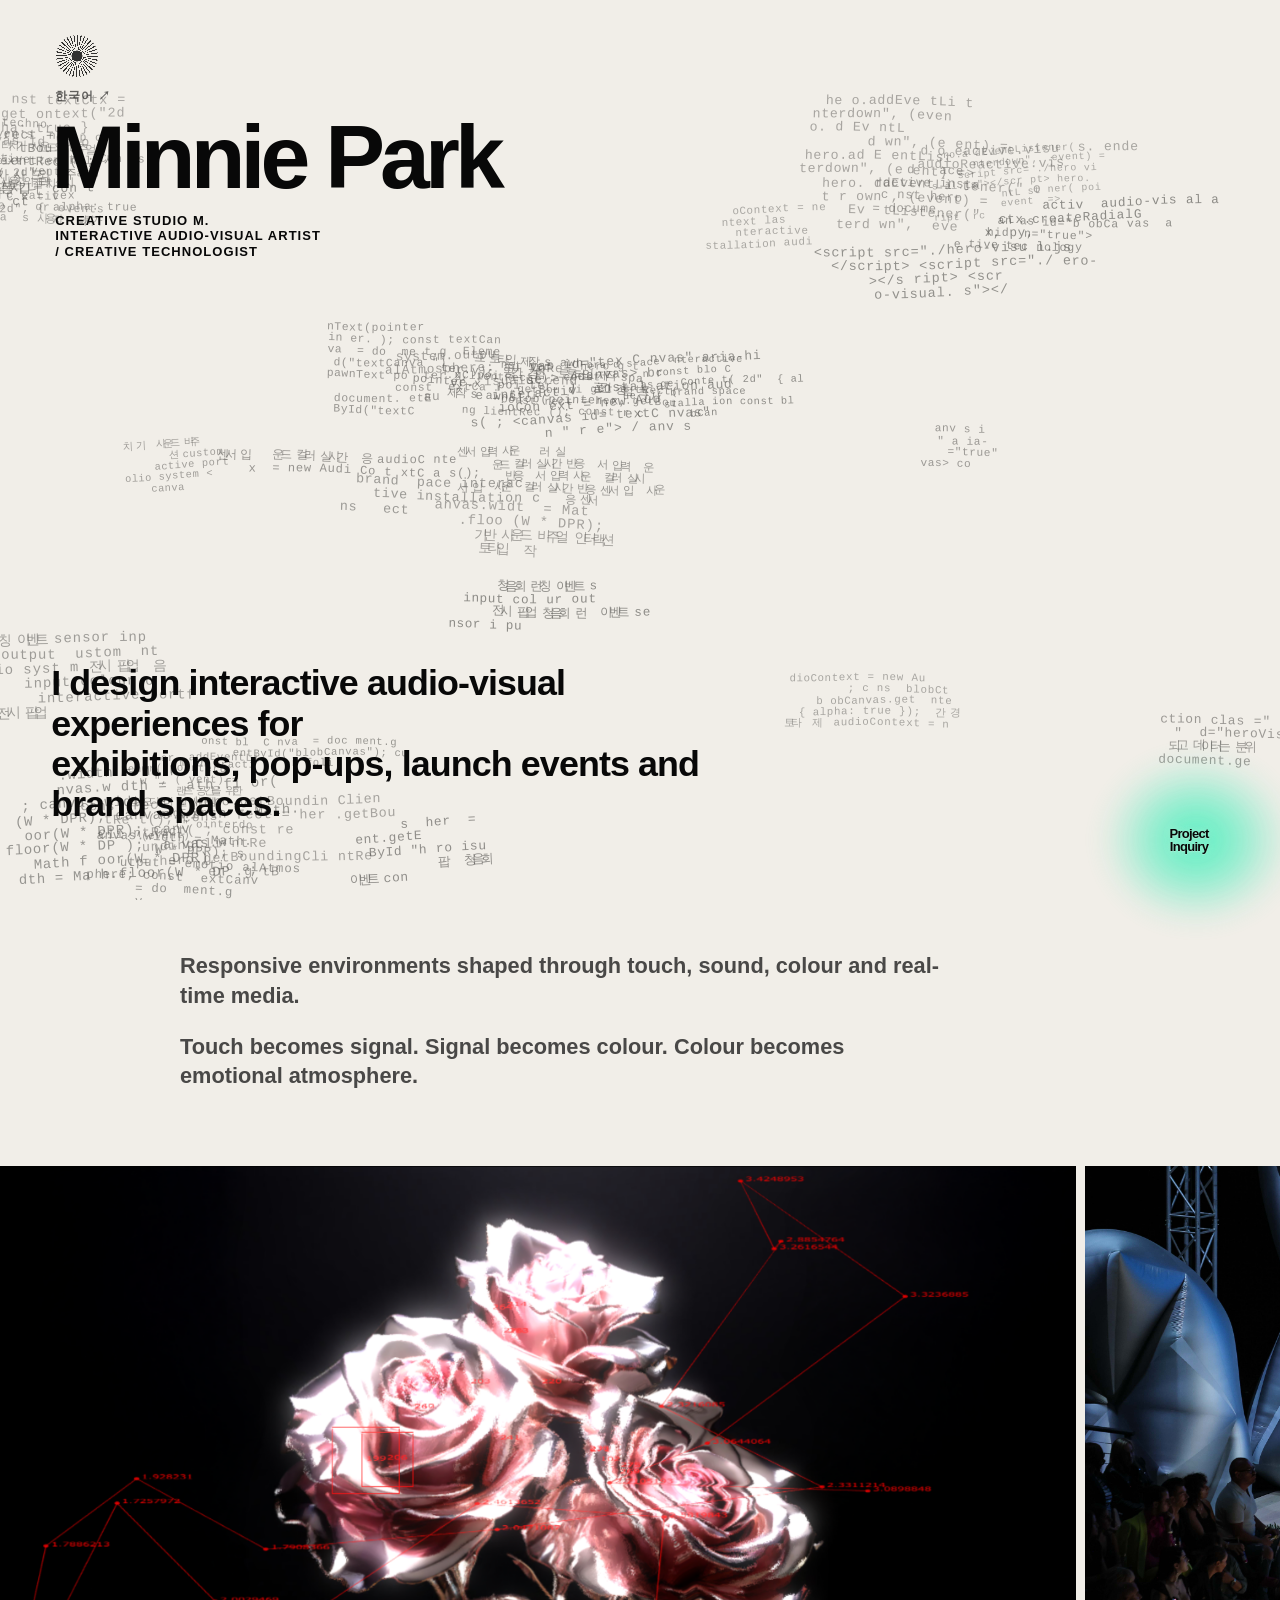
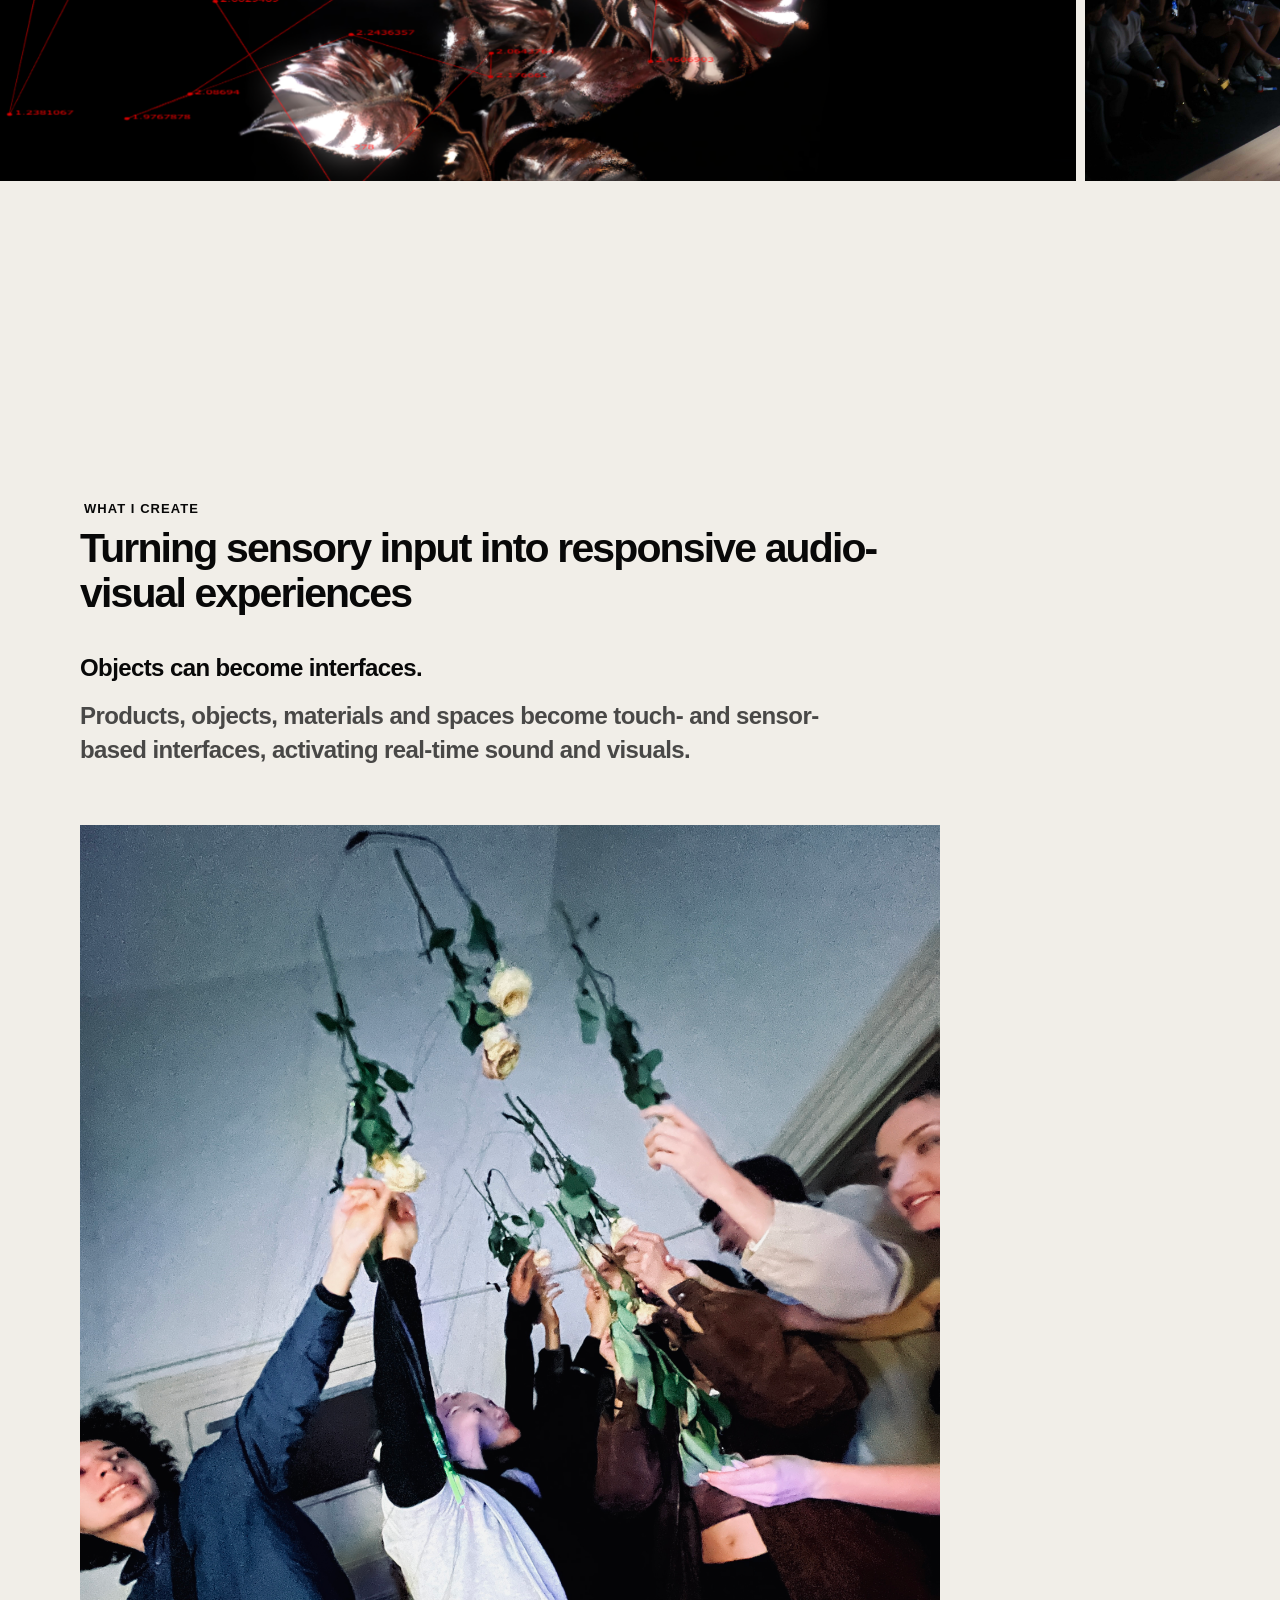
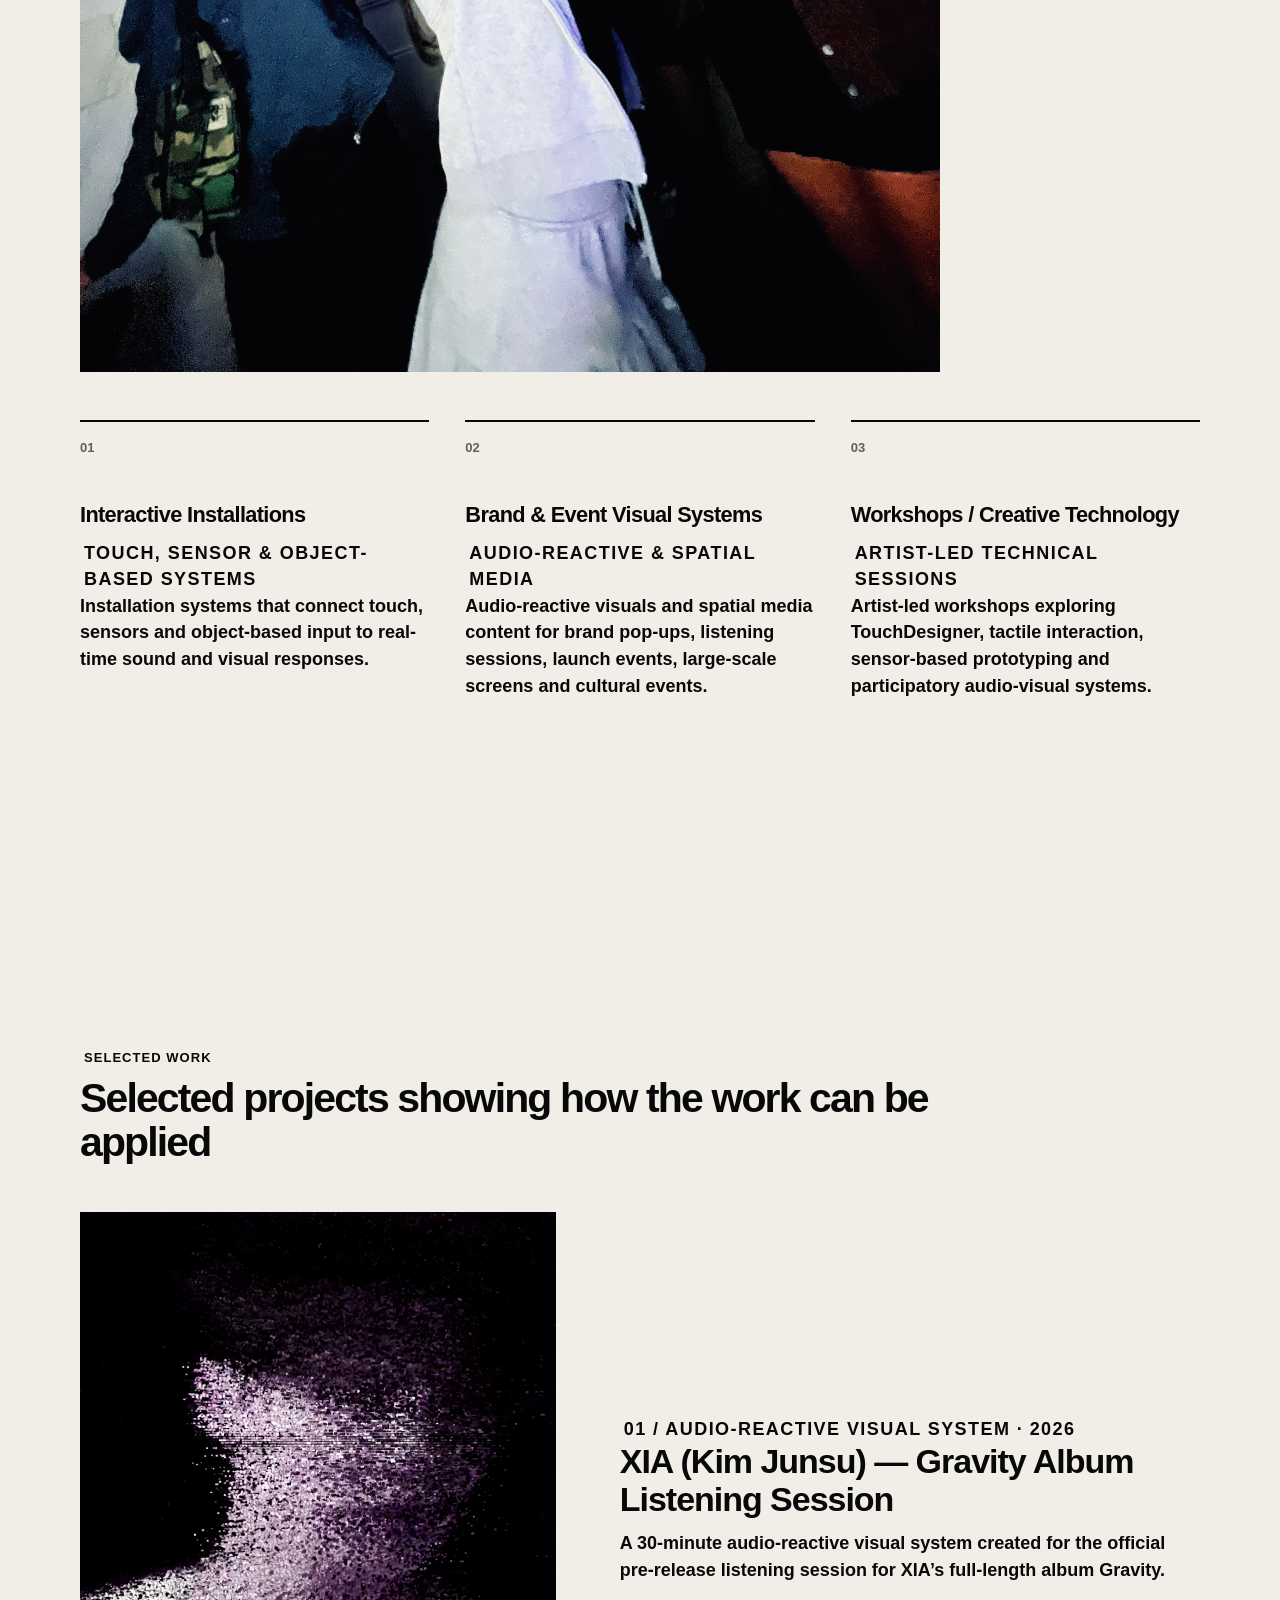
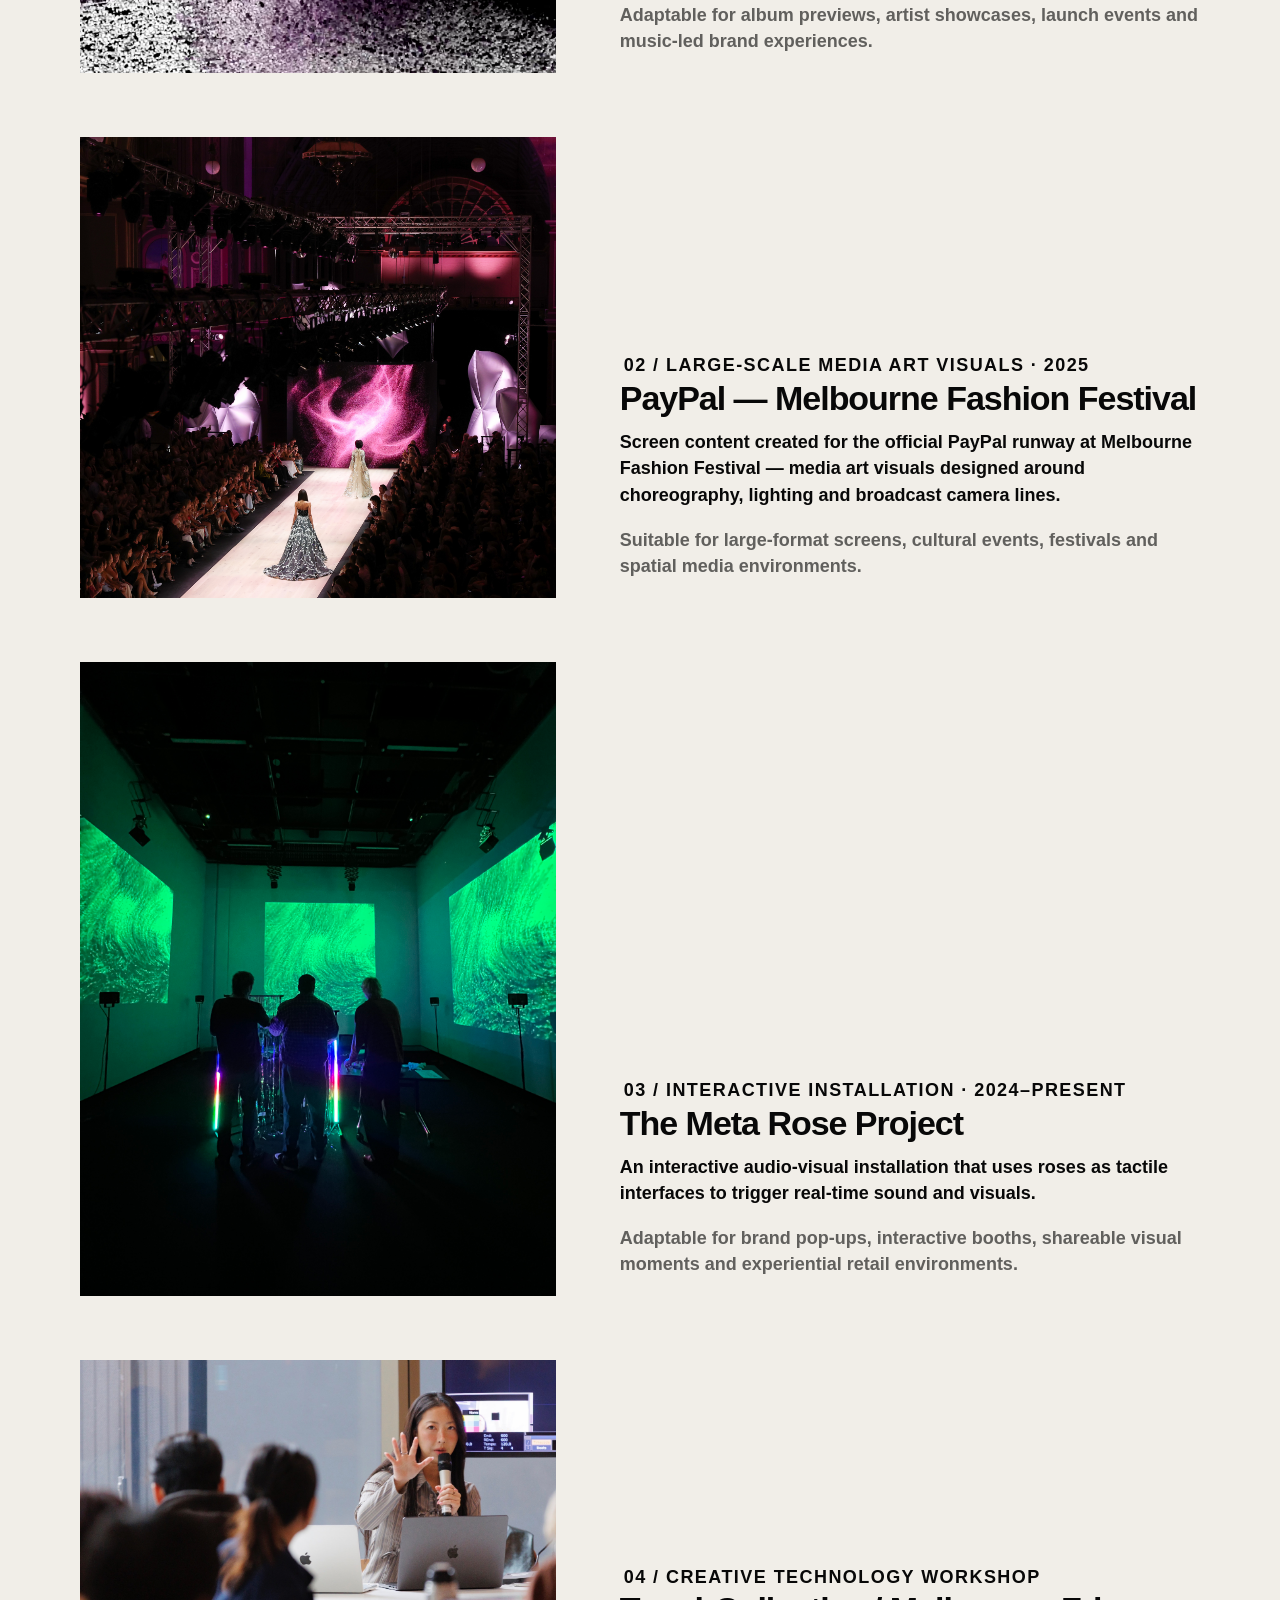
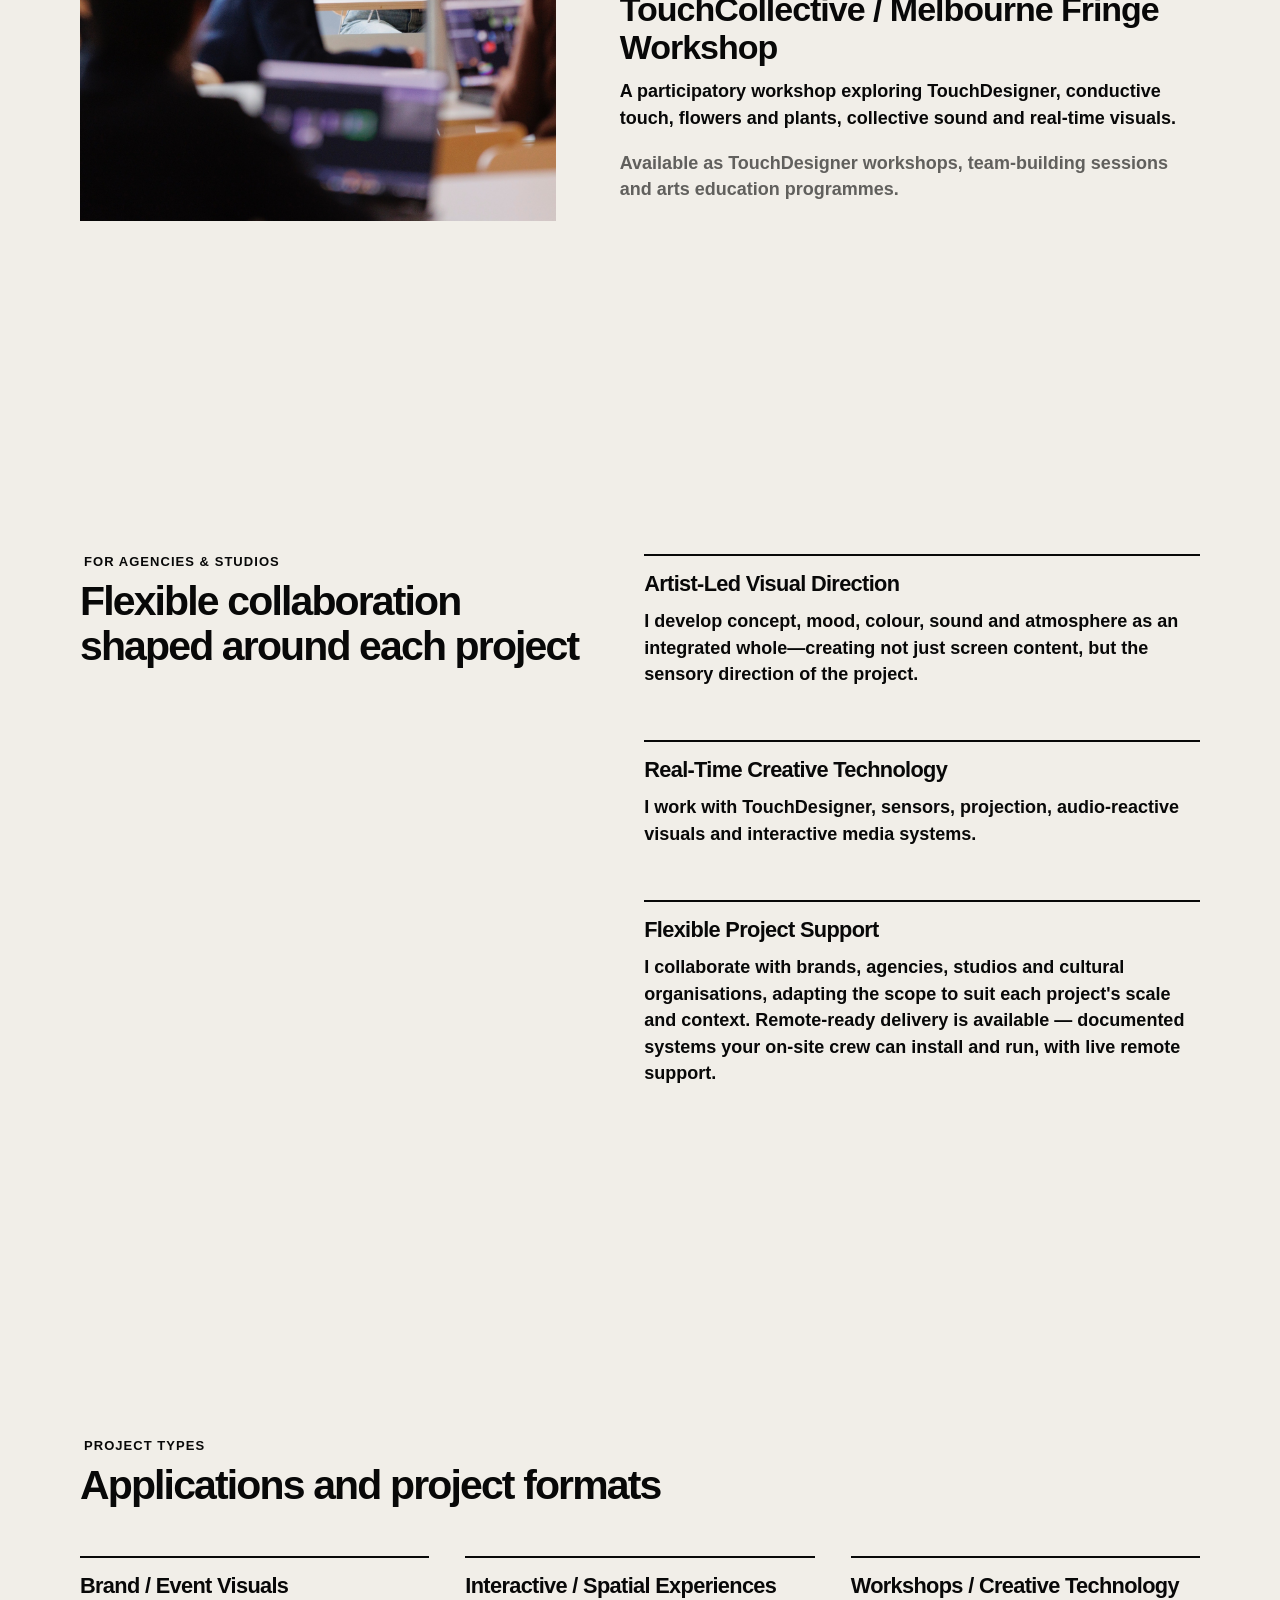
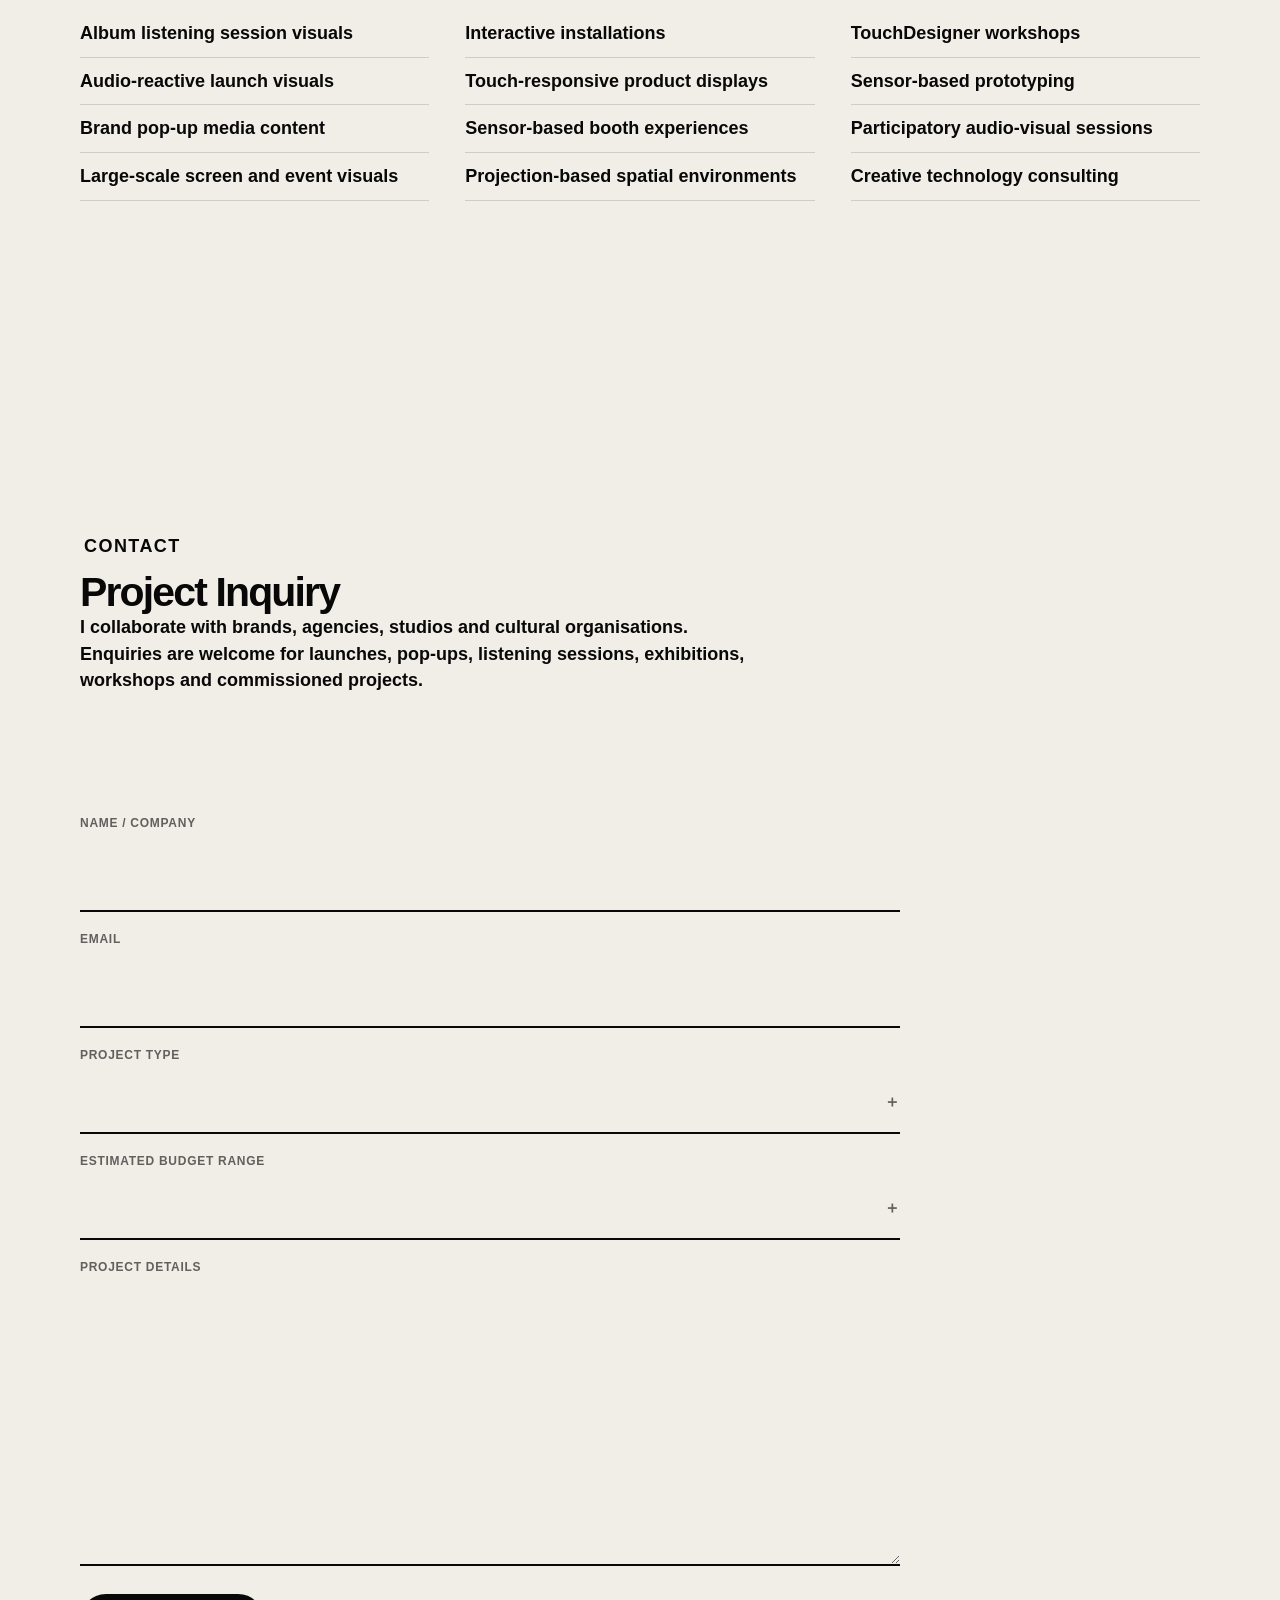
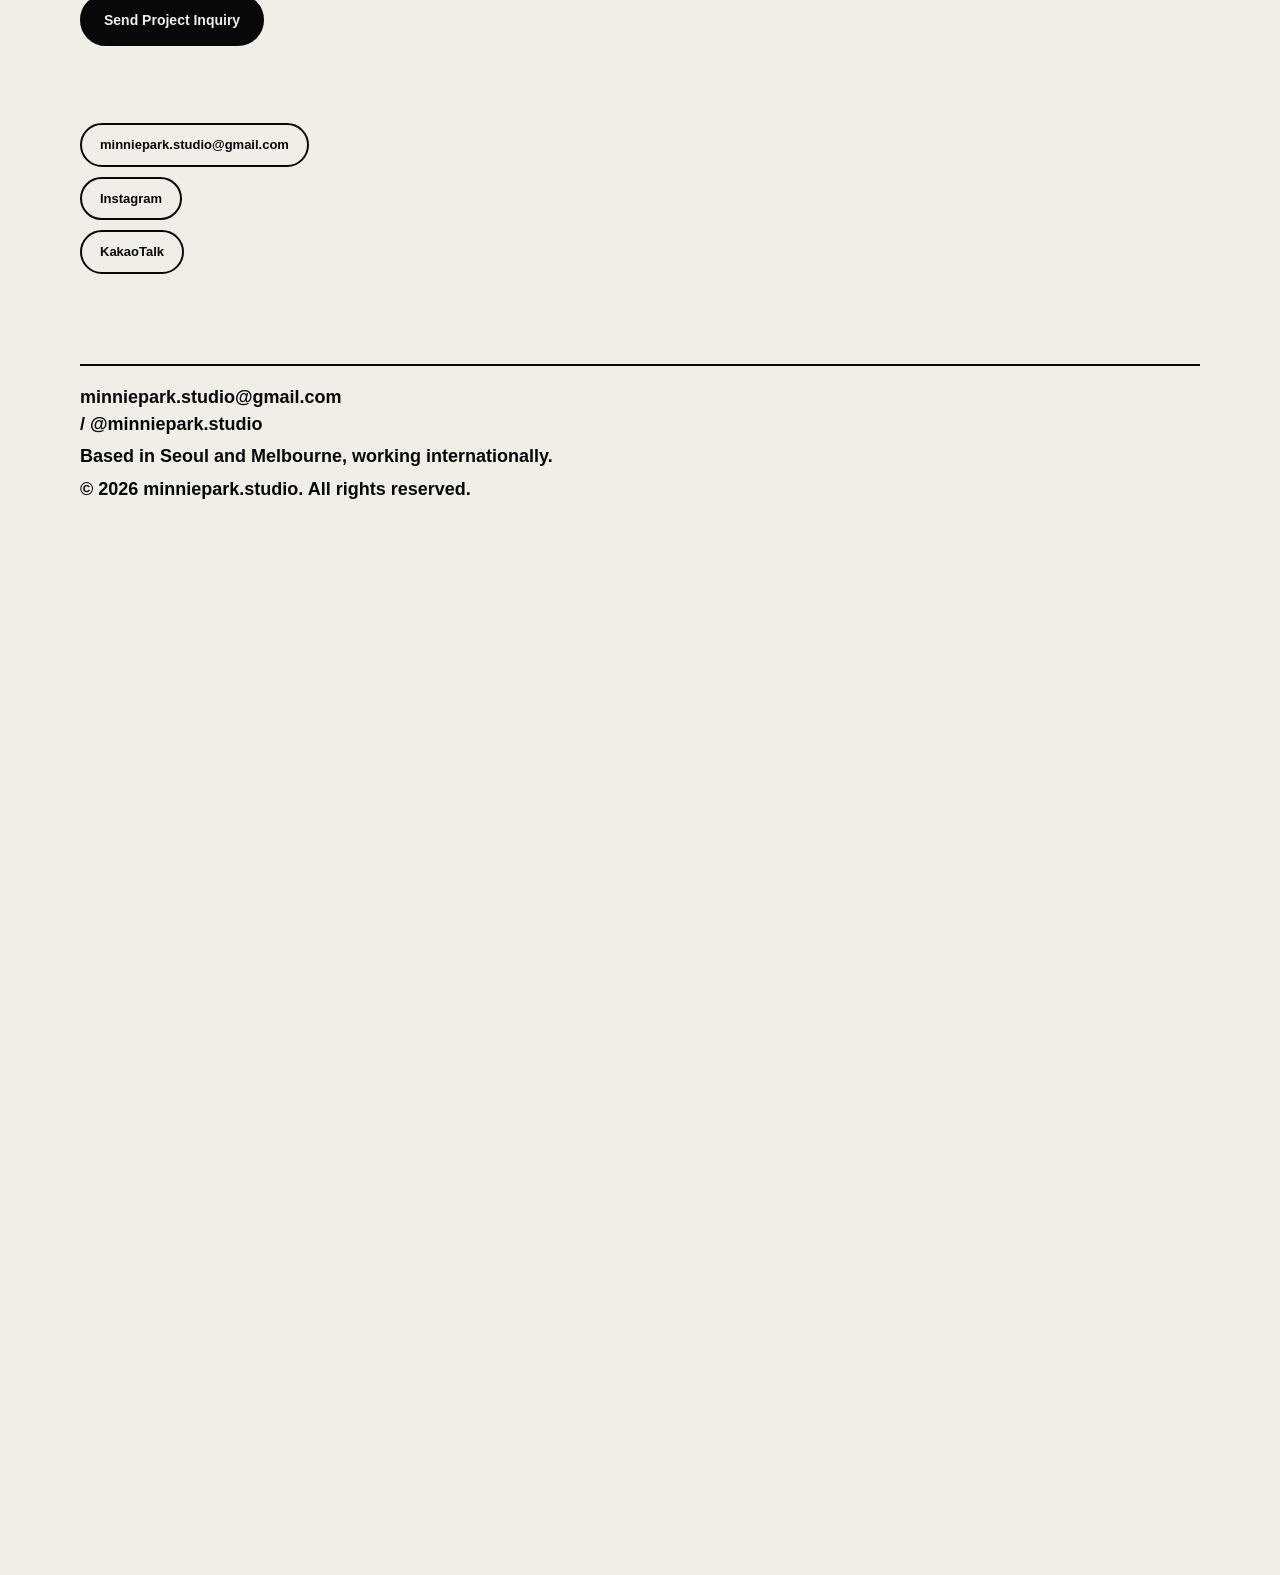
==== commit 42de5a56: "." ====
--- a/en/index.html
+++ b/en/index.html
@@ -158,7 +158,7 @@
             <img src="../images/listening-session.png" alt="K-pop artist album listening session audio-reactive visual" loading="lazy" />
           </figure>
           <div class="work-copy">
-            <p class="work-index">01 / Audio-Reactive Visual System</p>
+            <p class="work-index">01 / Audio-Reactive Visual System · 2026</p>
             <h3>XIA (Kim Junsu) — Gravity Album Listening Session</h3>
             <p>A 30-minute audio-reactive visual system created for the official pre-release listening session for XIA’s full-length album Gravity.</p>
             <p class="small-copy">Adaptable for album previews, artist showcases, launch events and music-led brand experiences.</p>
@@ -170,9 +170,9 @@
             <img src="../images/fashionrunway.png" alt="Melbourne Fashion Festival runway media visual" loading="lazy" />
           </figure>
           <div class="work-copy">
-            <p class="work-index">02 / Large-Scale Media Art Visuals</p>
+            <p class="work-index">02 / Large-Scale Media Art Visuals · 2025</p>
             <h3>PayPal — Melbourne Fashion Festival</h3>
-            <p>Media art visuals and screen-based event content presented within a large-scale fashion and cultural event context.</p>
+            <p>Screen content created for the official PayPal runway at Melbourne Fashion Festival — media art visuals designed around choreography, lighting and broadcast camera lines.</p>
             <p class="small-copy">Suitable for large-format screens, cultural events, festivals and spatial media environments.</p>
           </div>
         </article>
@@ -182,7 +182,7 @@
             <img src="../images/metarose.png" alt="The Meta Rose Project interactive rose installation" loading="lazy" />
           </figure>
           <div class="work-copy">
-            <p class="work-index">03 / Interactive Installation</p>
+            <p class="work-index">03 / Interactive Installation · 2024–present</p>
             <h3>The Meta Rose Project</h3>
             <p>An interactive audio-visual installation that uses roses as tactile interfaces to trigger real-time sound and visuals.</p>
             <p class="small-copy">Adaptable for brand pop-ups, interactive booths, shareable visual moments and experiential retail environments.</p>
@@ -220,7 +220,7 @@
         </article>
         <article>
           <h3>Flexible Project Support</h3>
-          <p>I collaborate with brands, agencies, studios and cultural organisations, adapting the scope to suit each project’s scale and context.</p>
+          <p>I collaborate with brands, agencies, studios and cultural organisations, adapting the scope to suit each project's scale and context. Remote-ready delivery is available — documented systems your on-site crew can install and run, with live remote support.</p>
         </article>
       </div>
     </section>
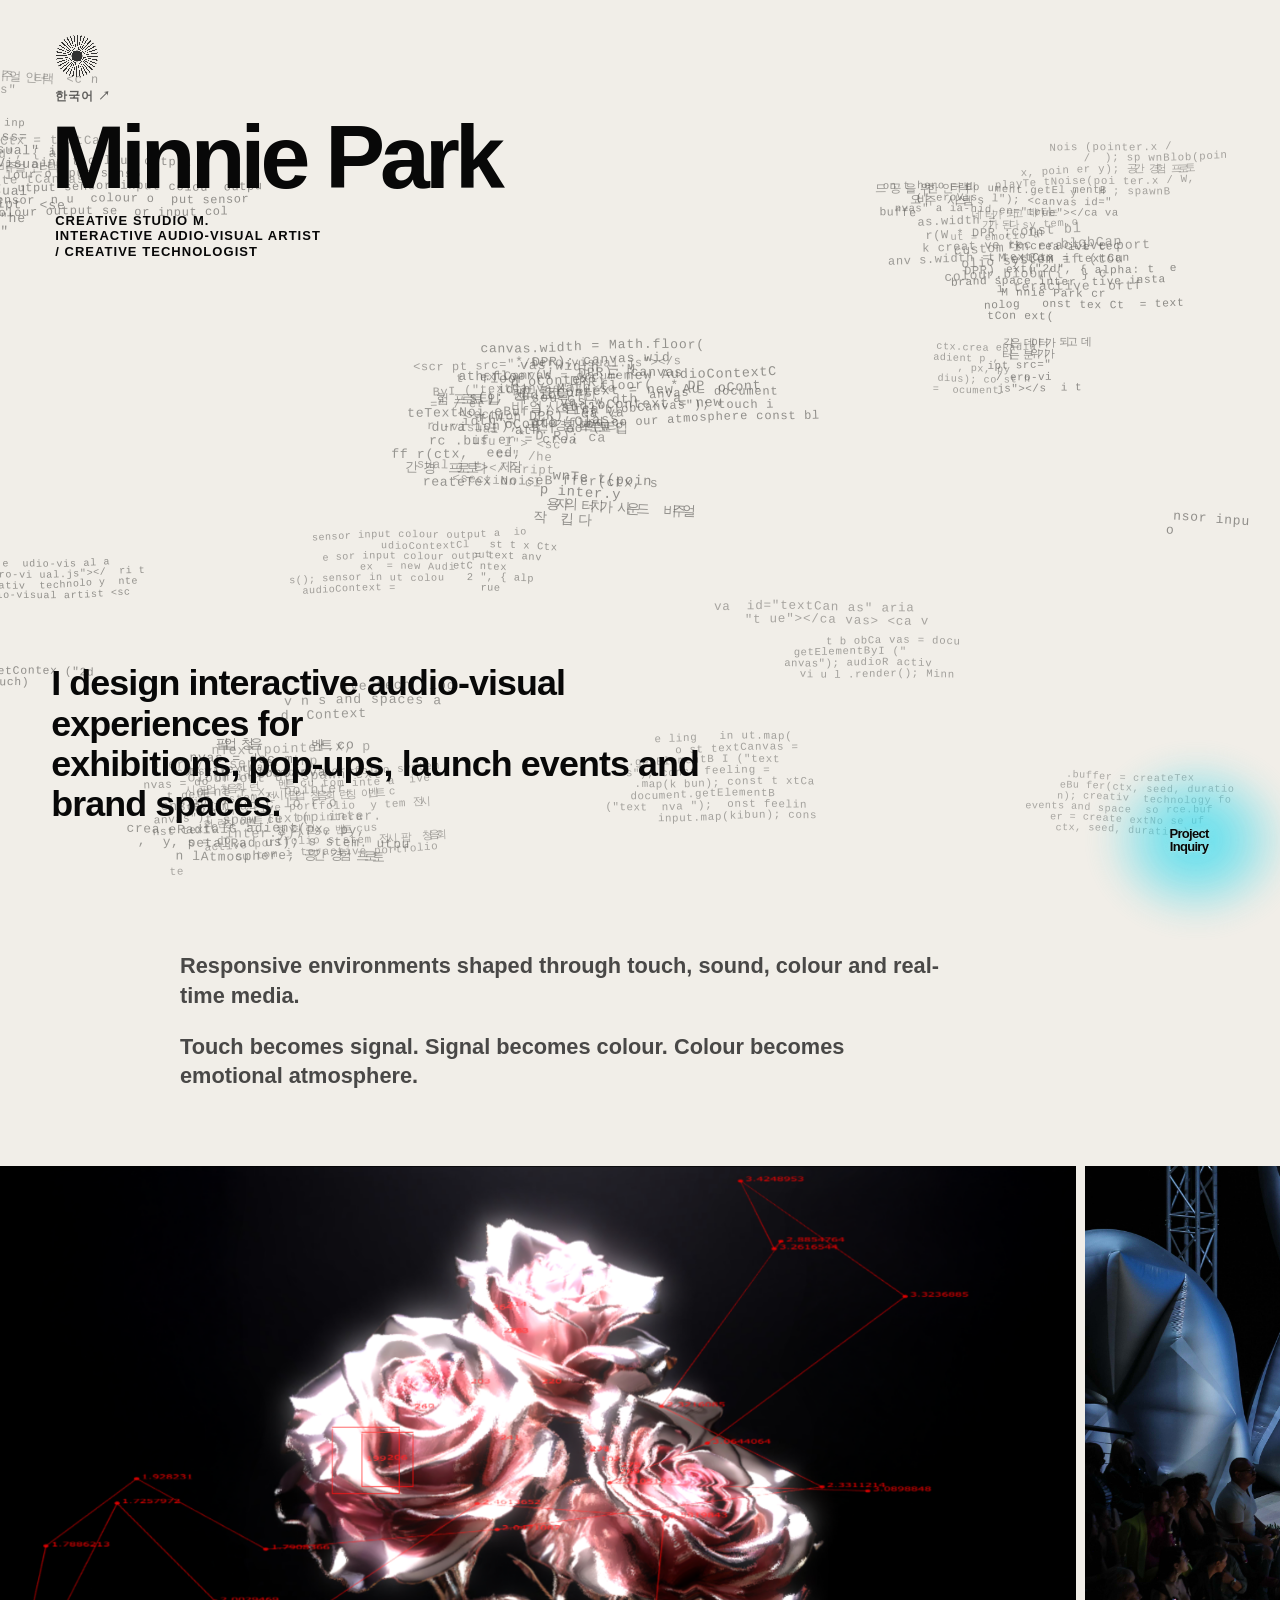
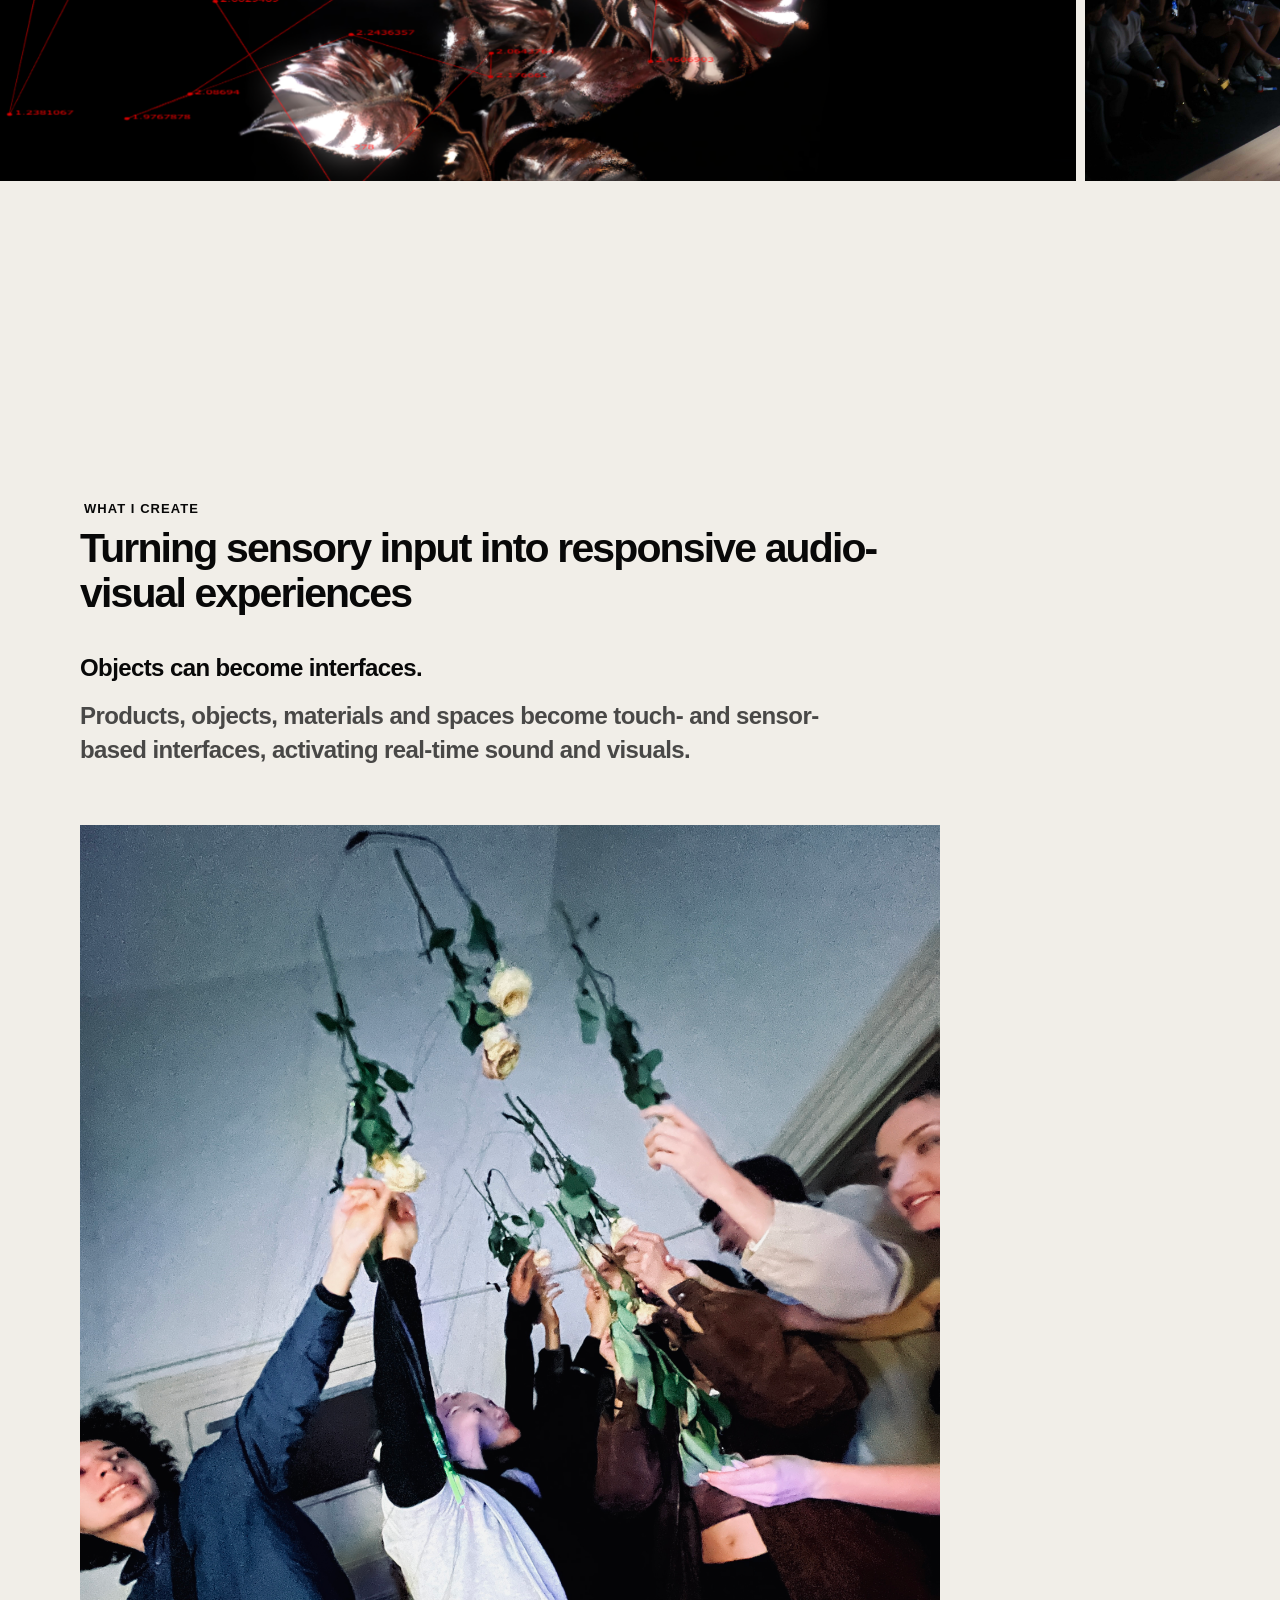
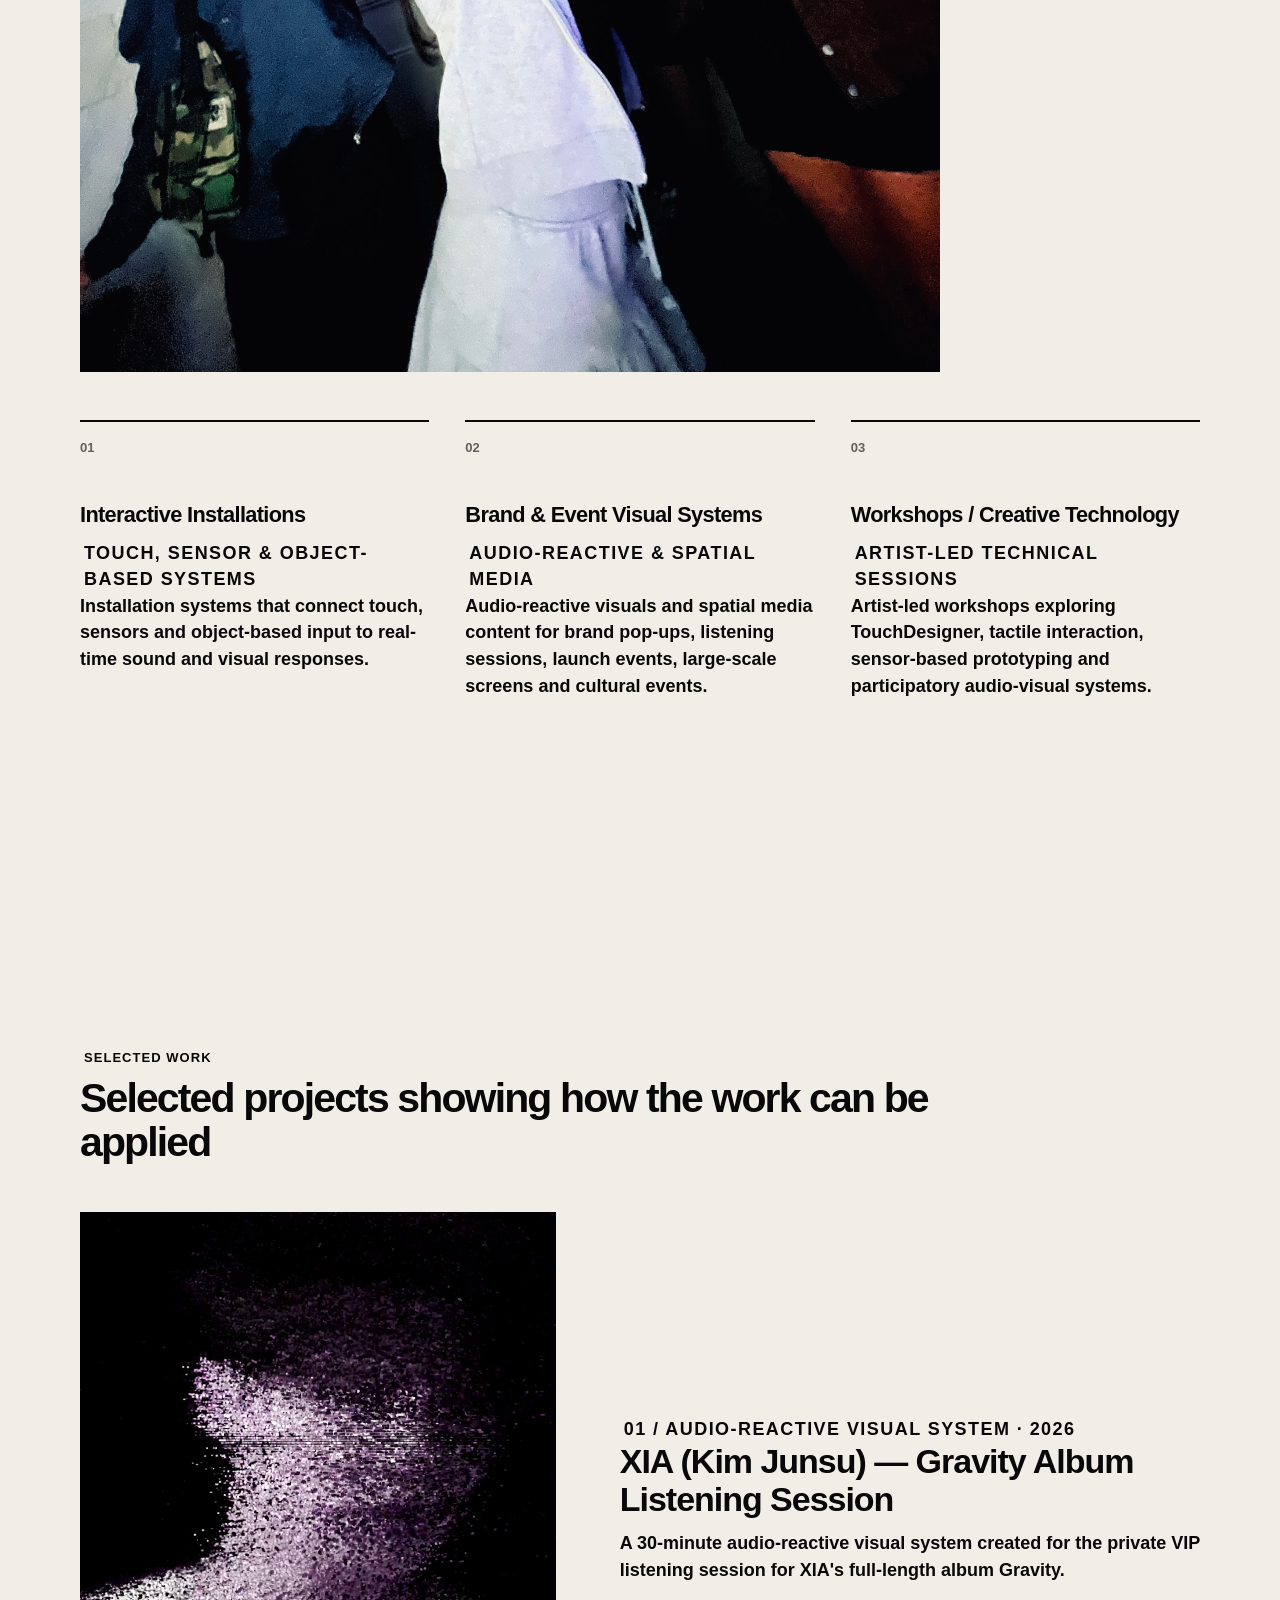
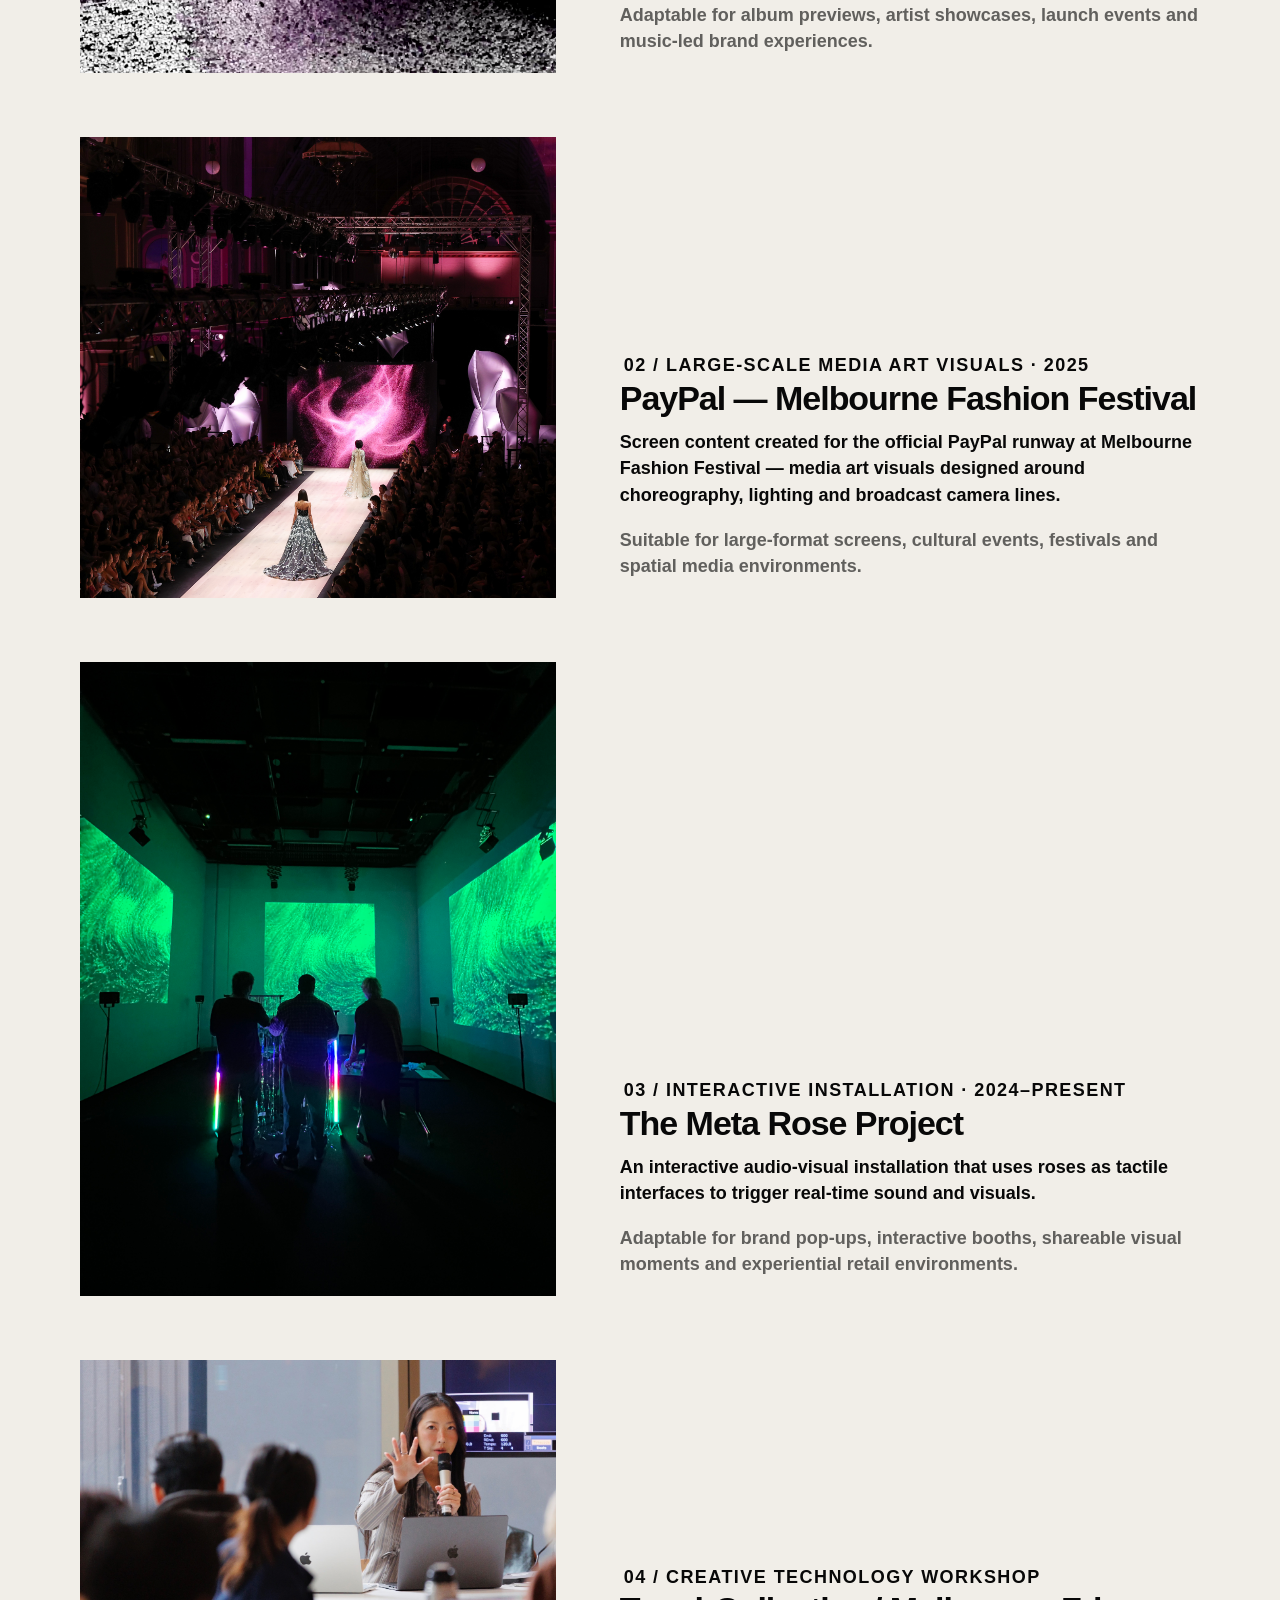
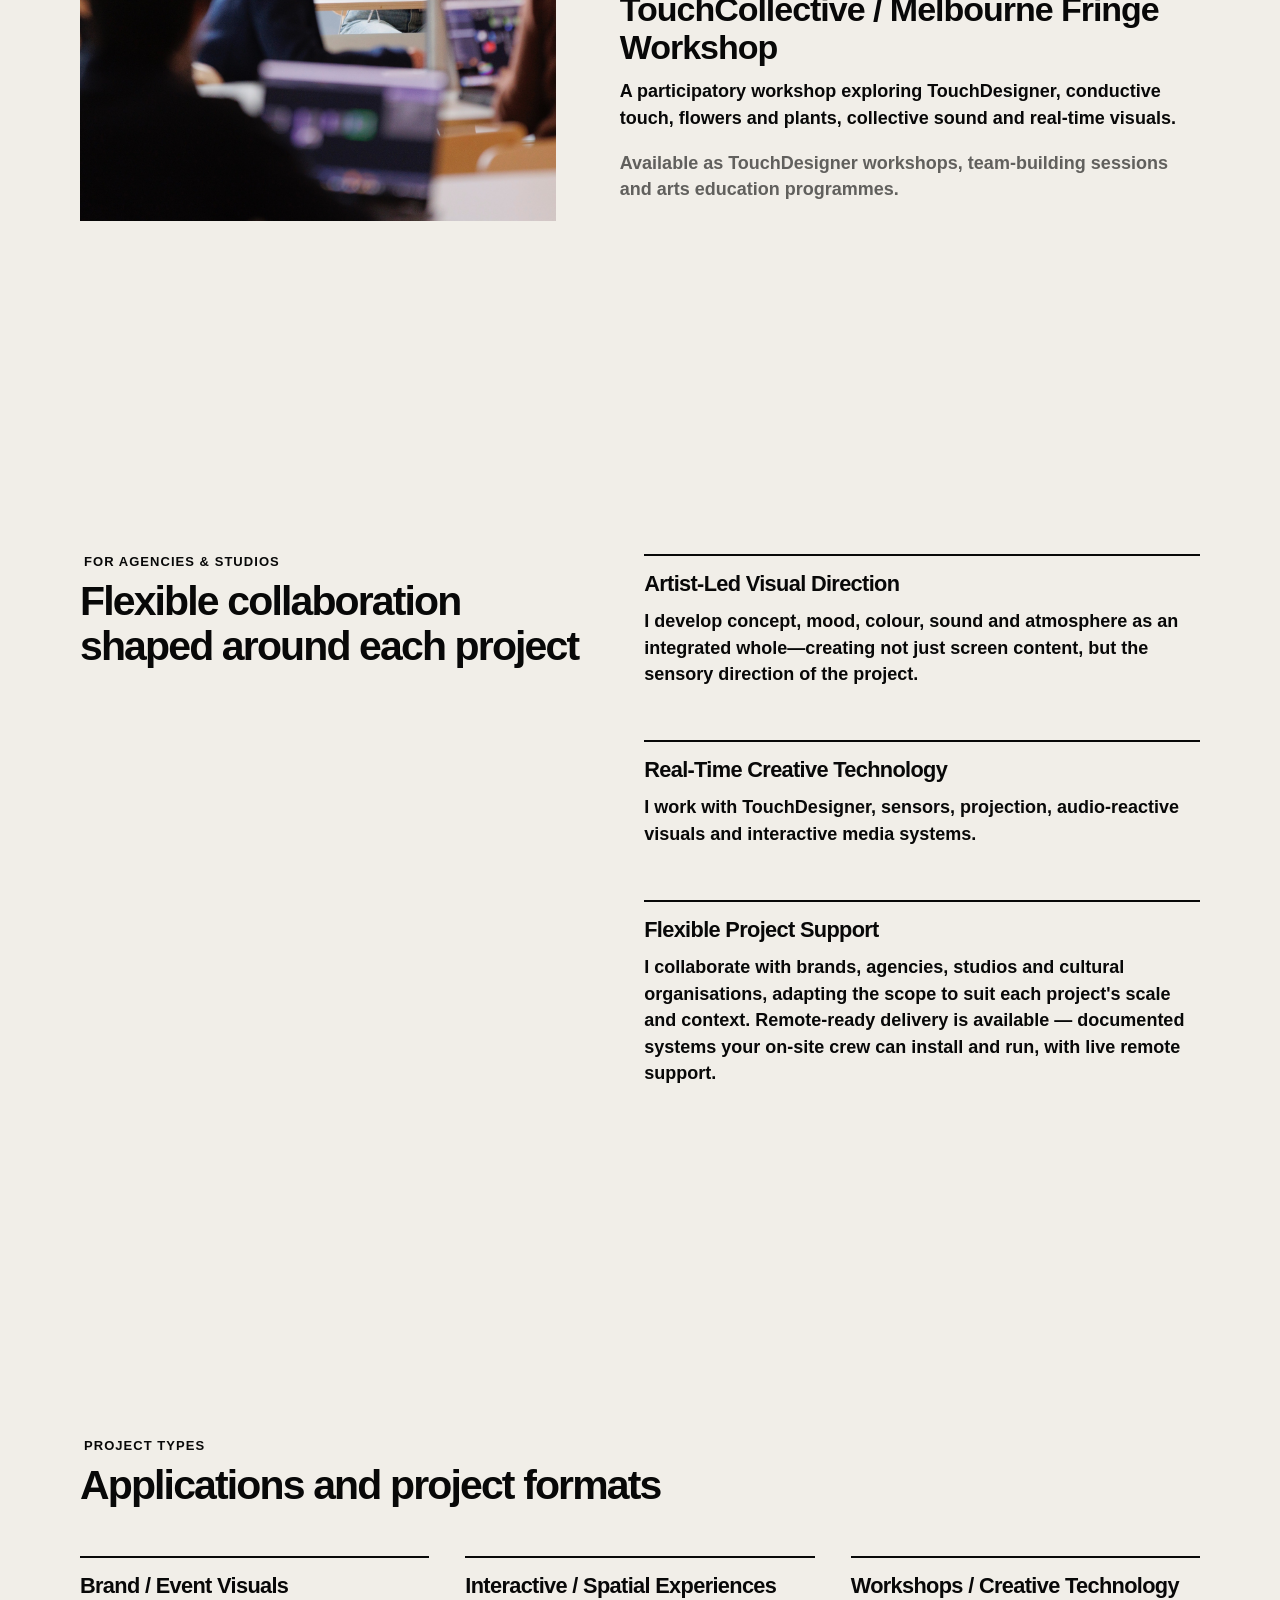
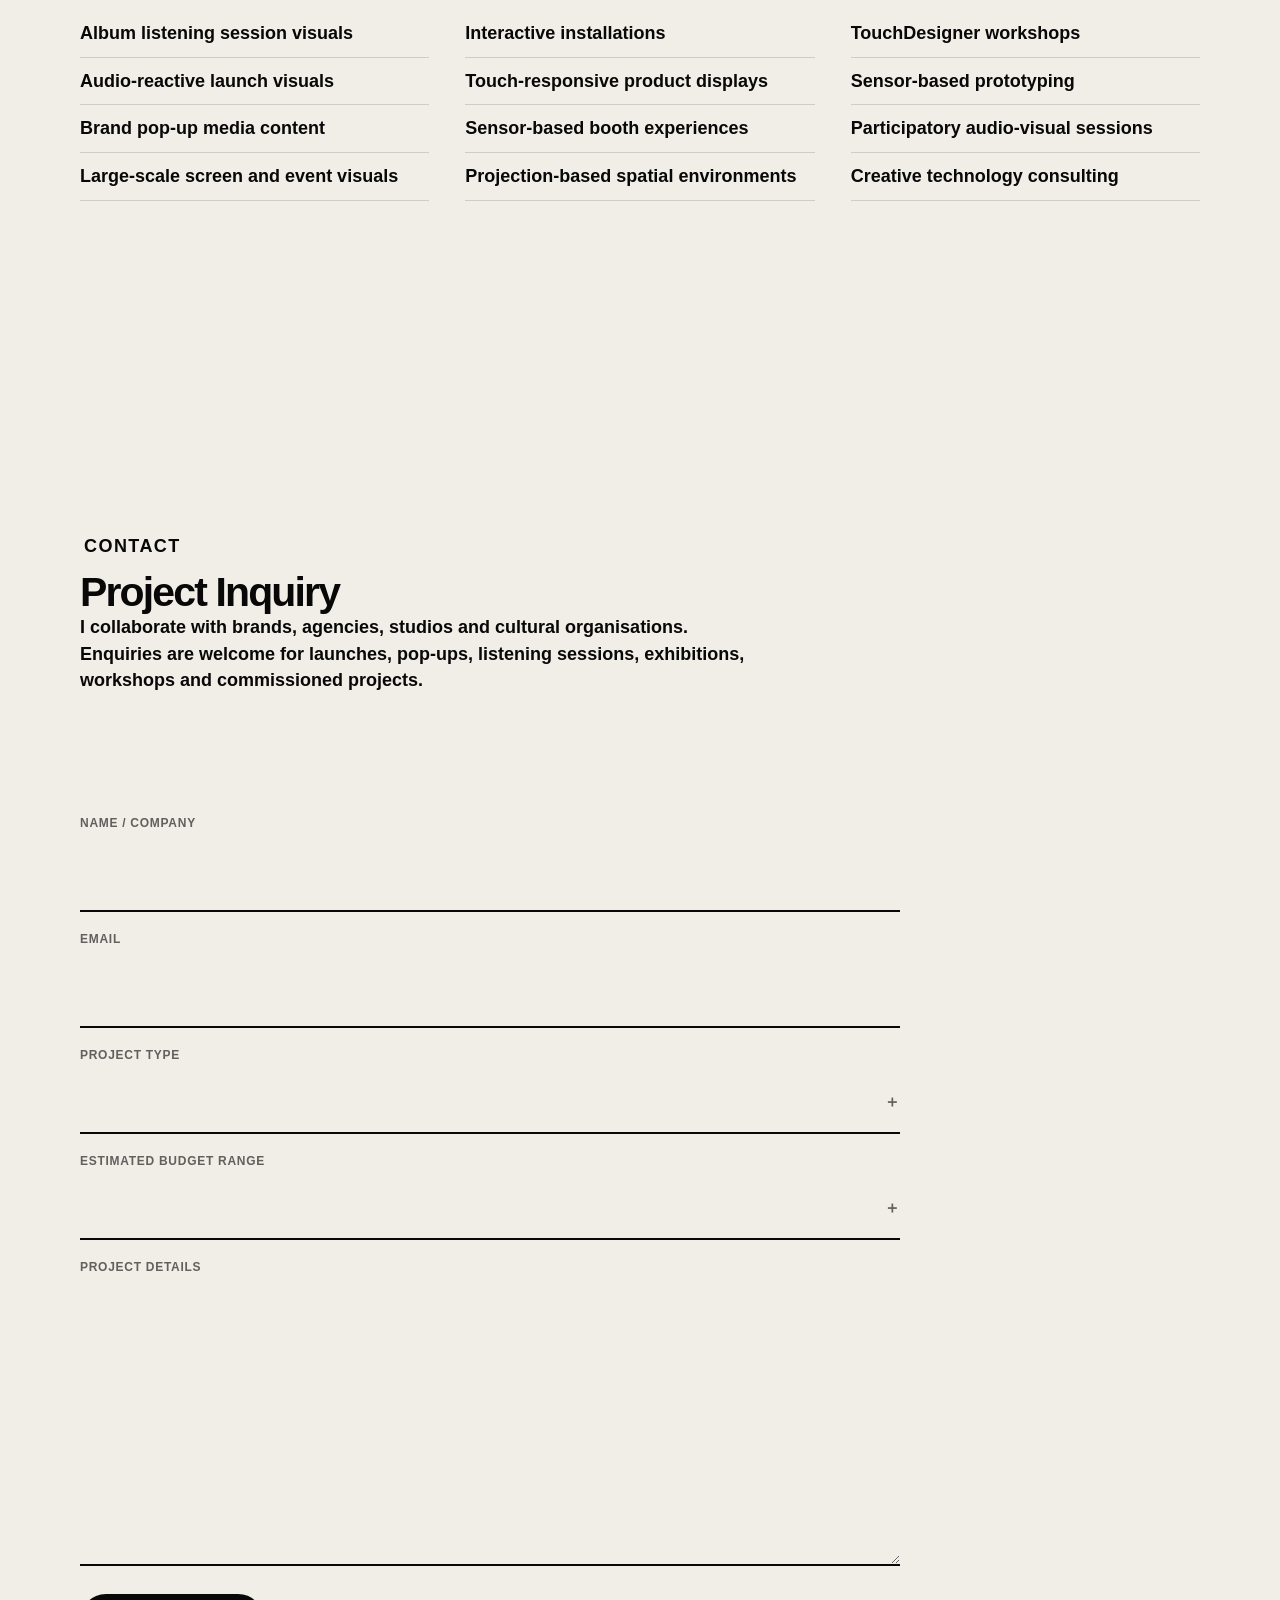
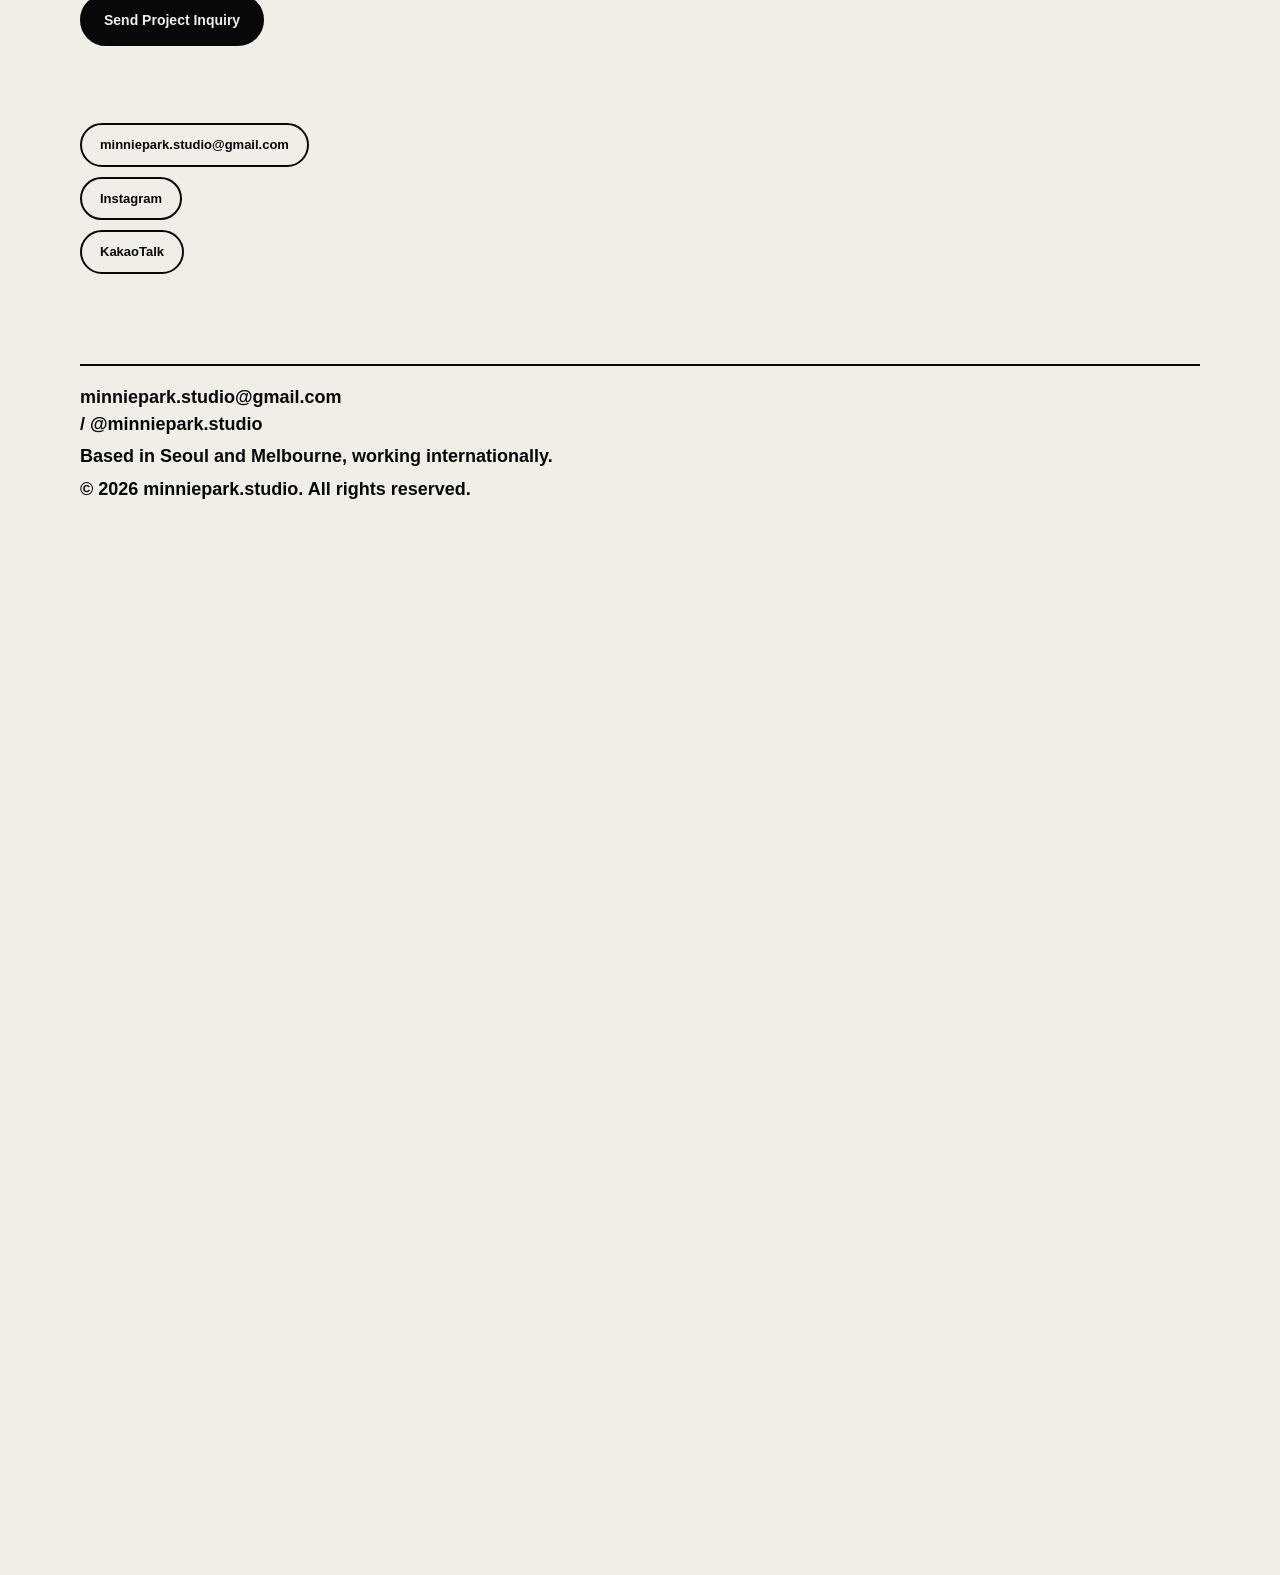
==== commit 41073f53: "." ====
--- a/en/index.html
+++ b/en/index.html
@@ -160,7 +160,7 @@
           <div class="work-copy">
             <p class="work-index">01 / Audio-Reactive Visual System · 2026</p>
             <h3>XIA (Kim Junsu) — Gravity Album Listening Session</h3>
-            <p>A 30-minute audio-reactive visual system created for the official pre-release listening session for XIA’s full-length album Gravity.</p>
+            <p>A 30-minute audio-reactive visual system created for the private VIP listening session for XIA's full-length album Gravity.</p>
             <p class="small-copy">Adaptable for album previews, artist showcases, launch events and music-led brand experiences.</p>
           </div>
         </article>
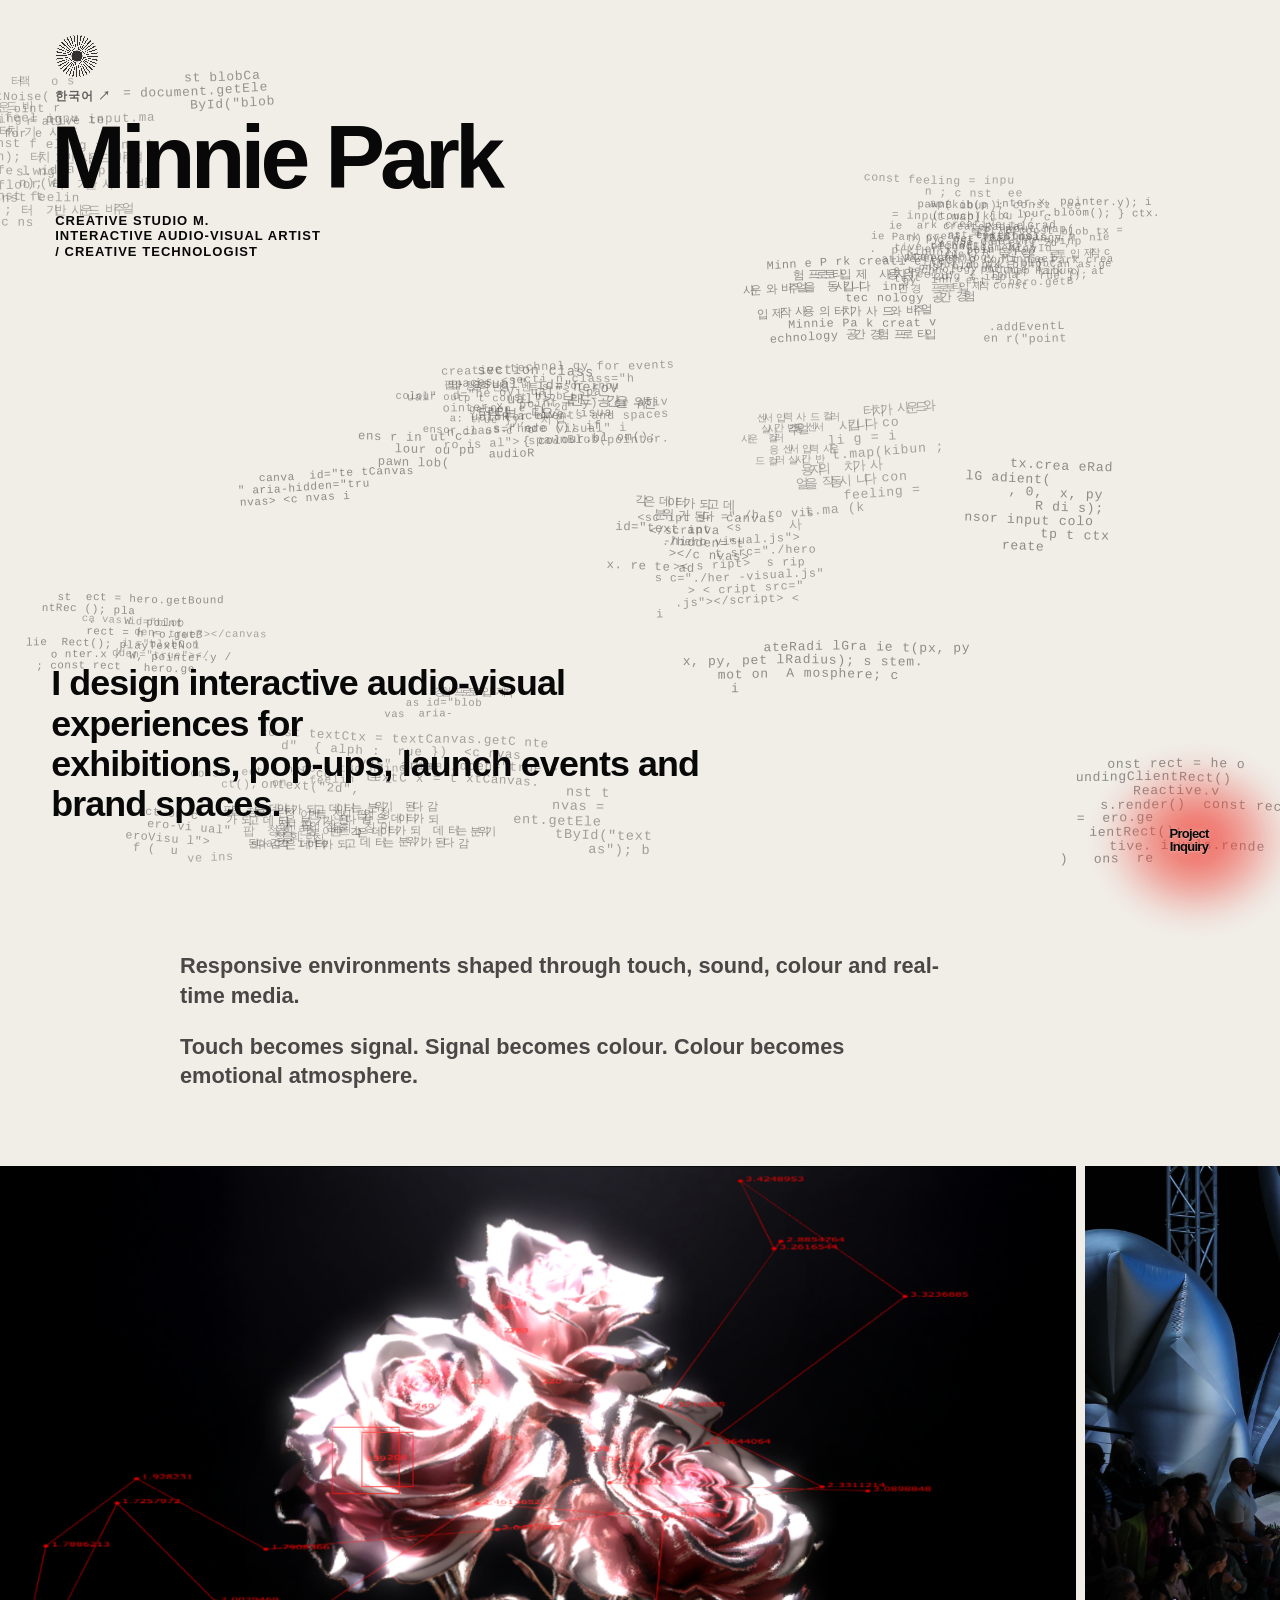
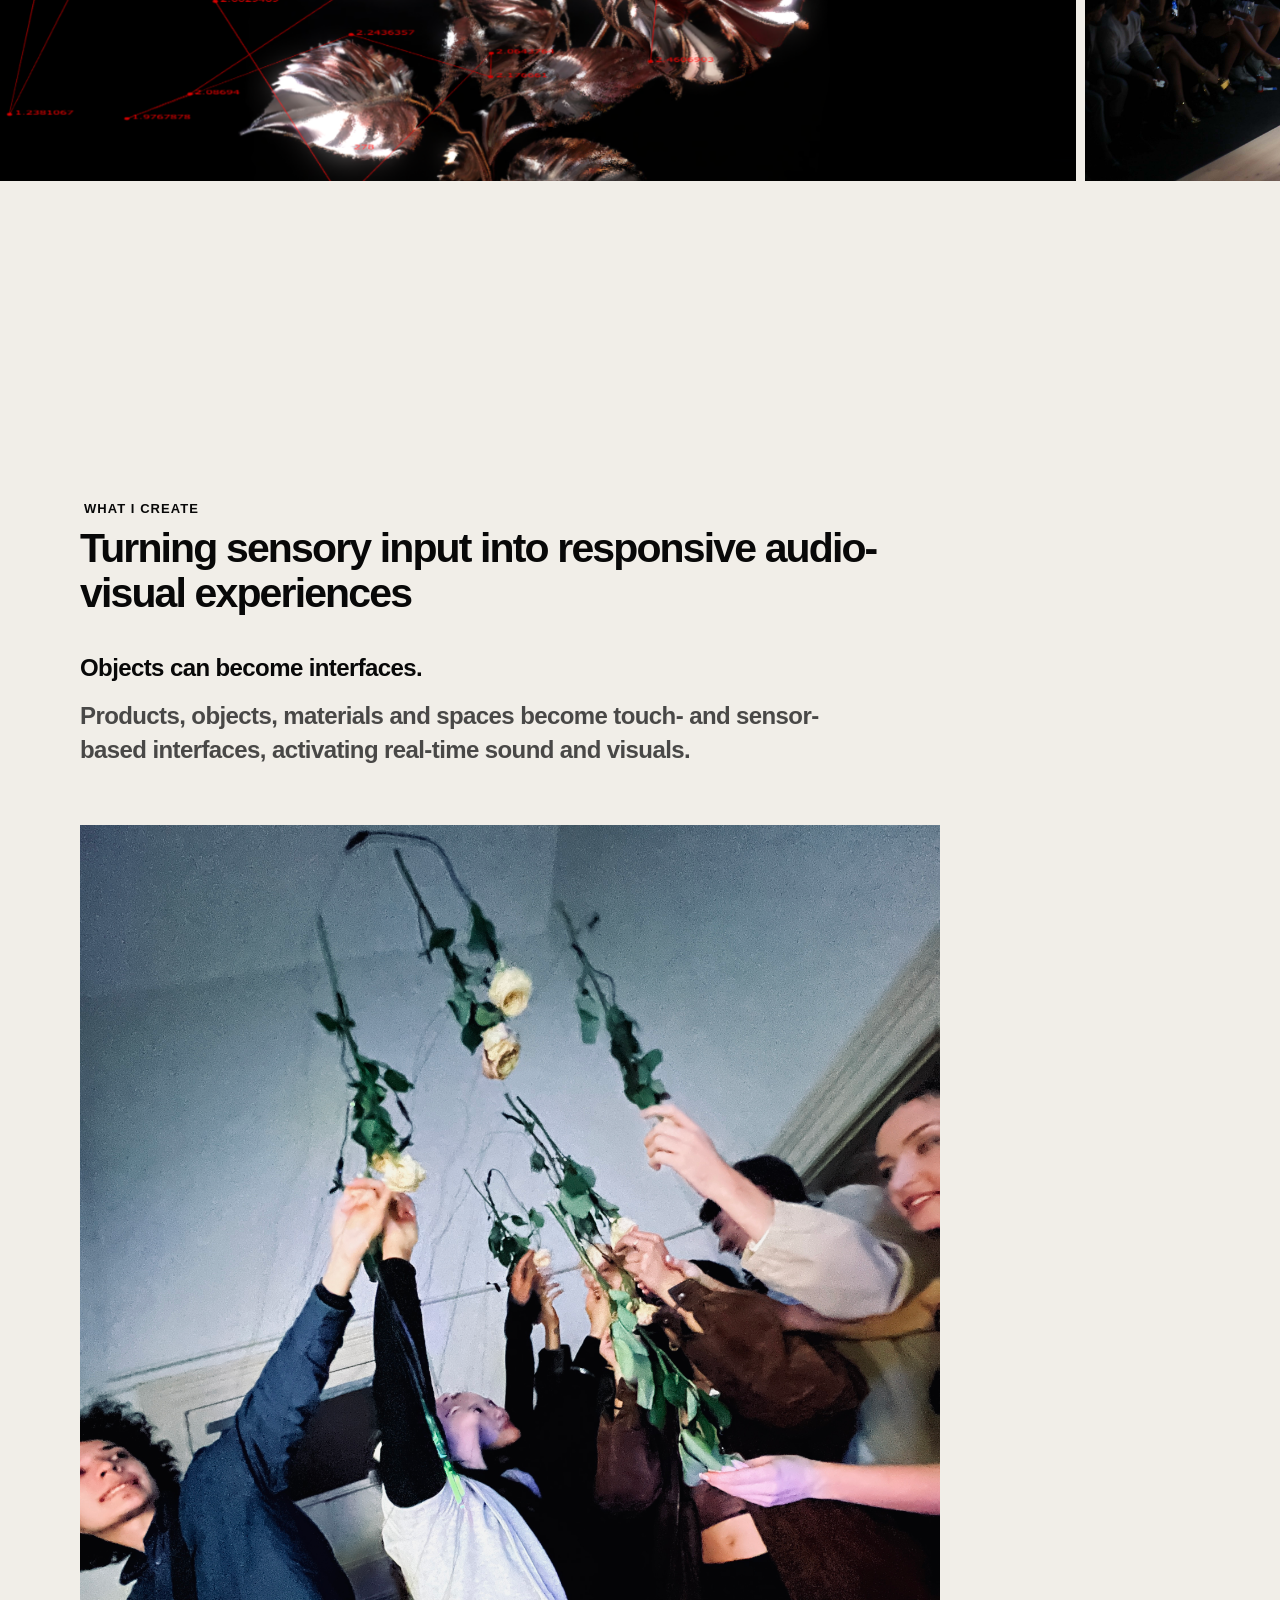
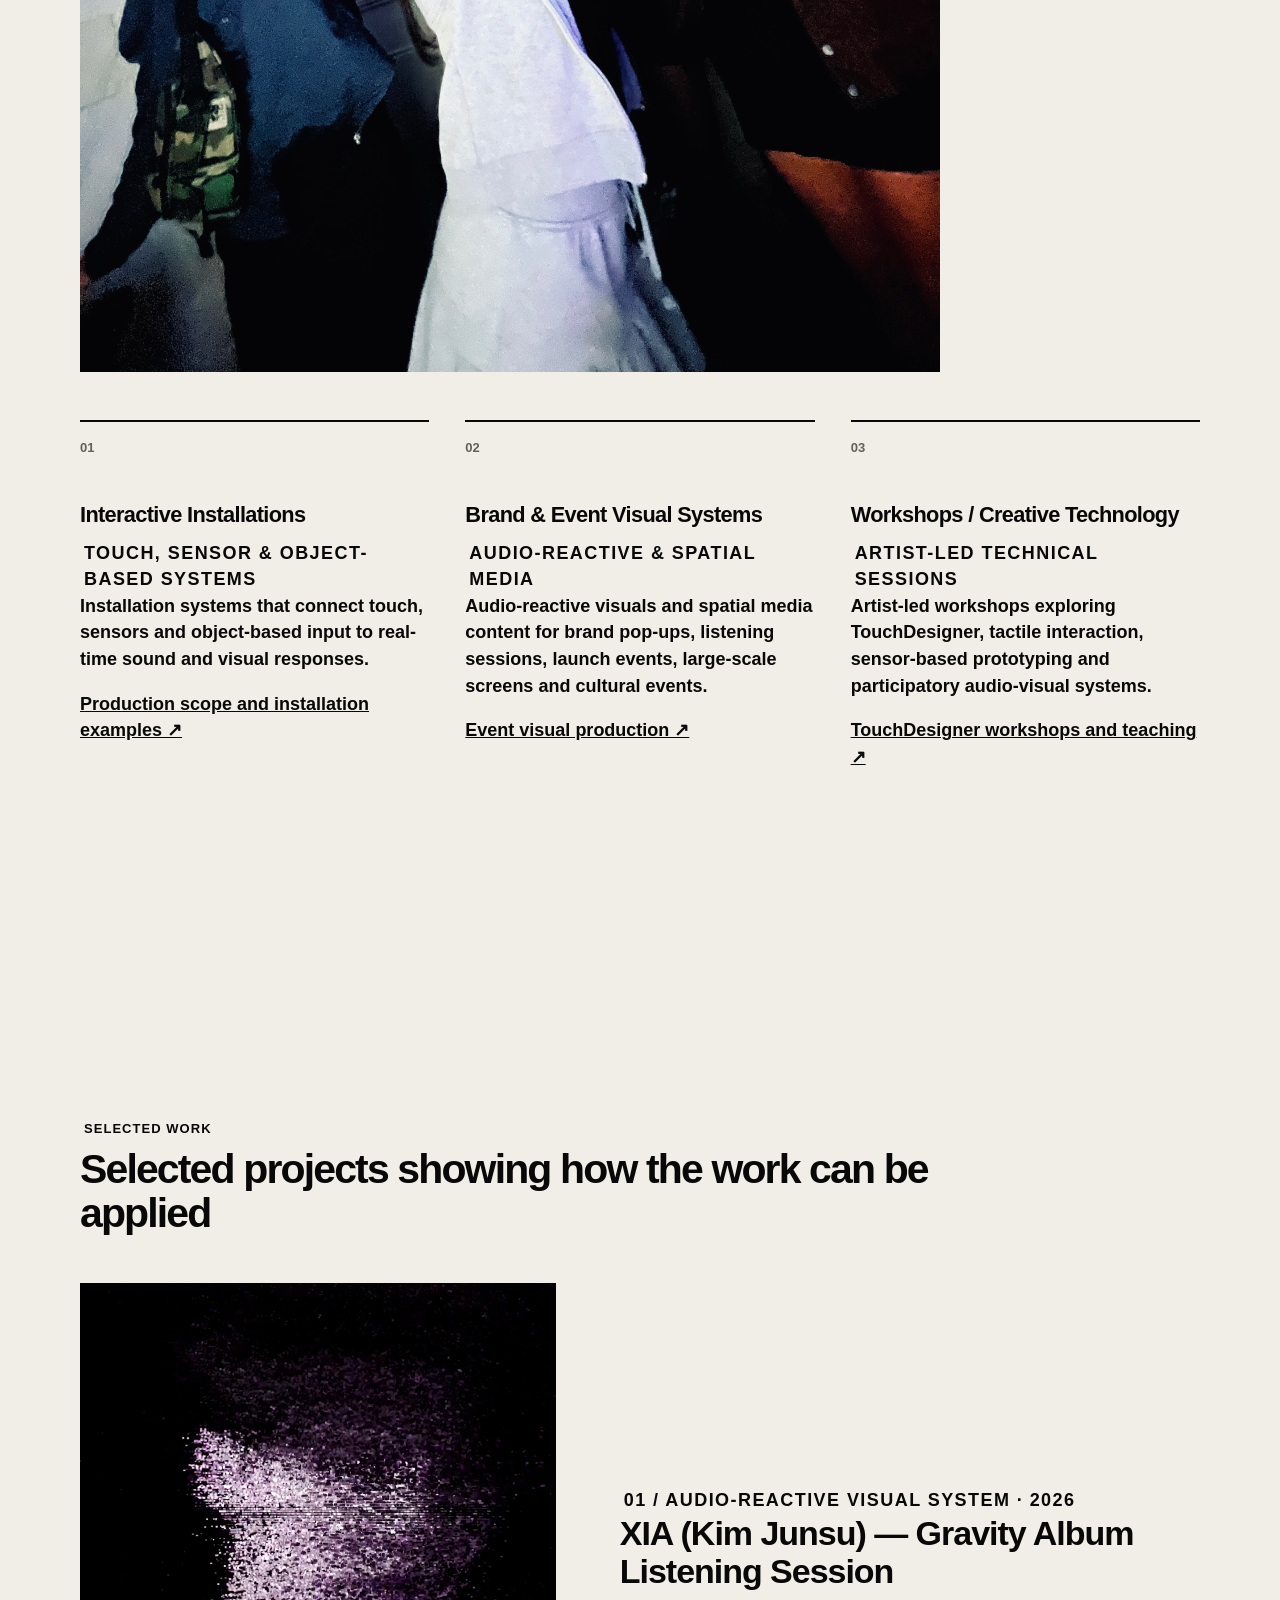
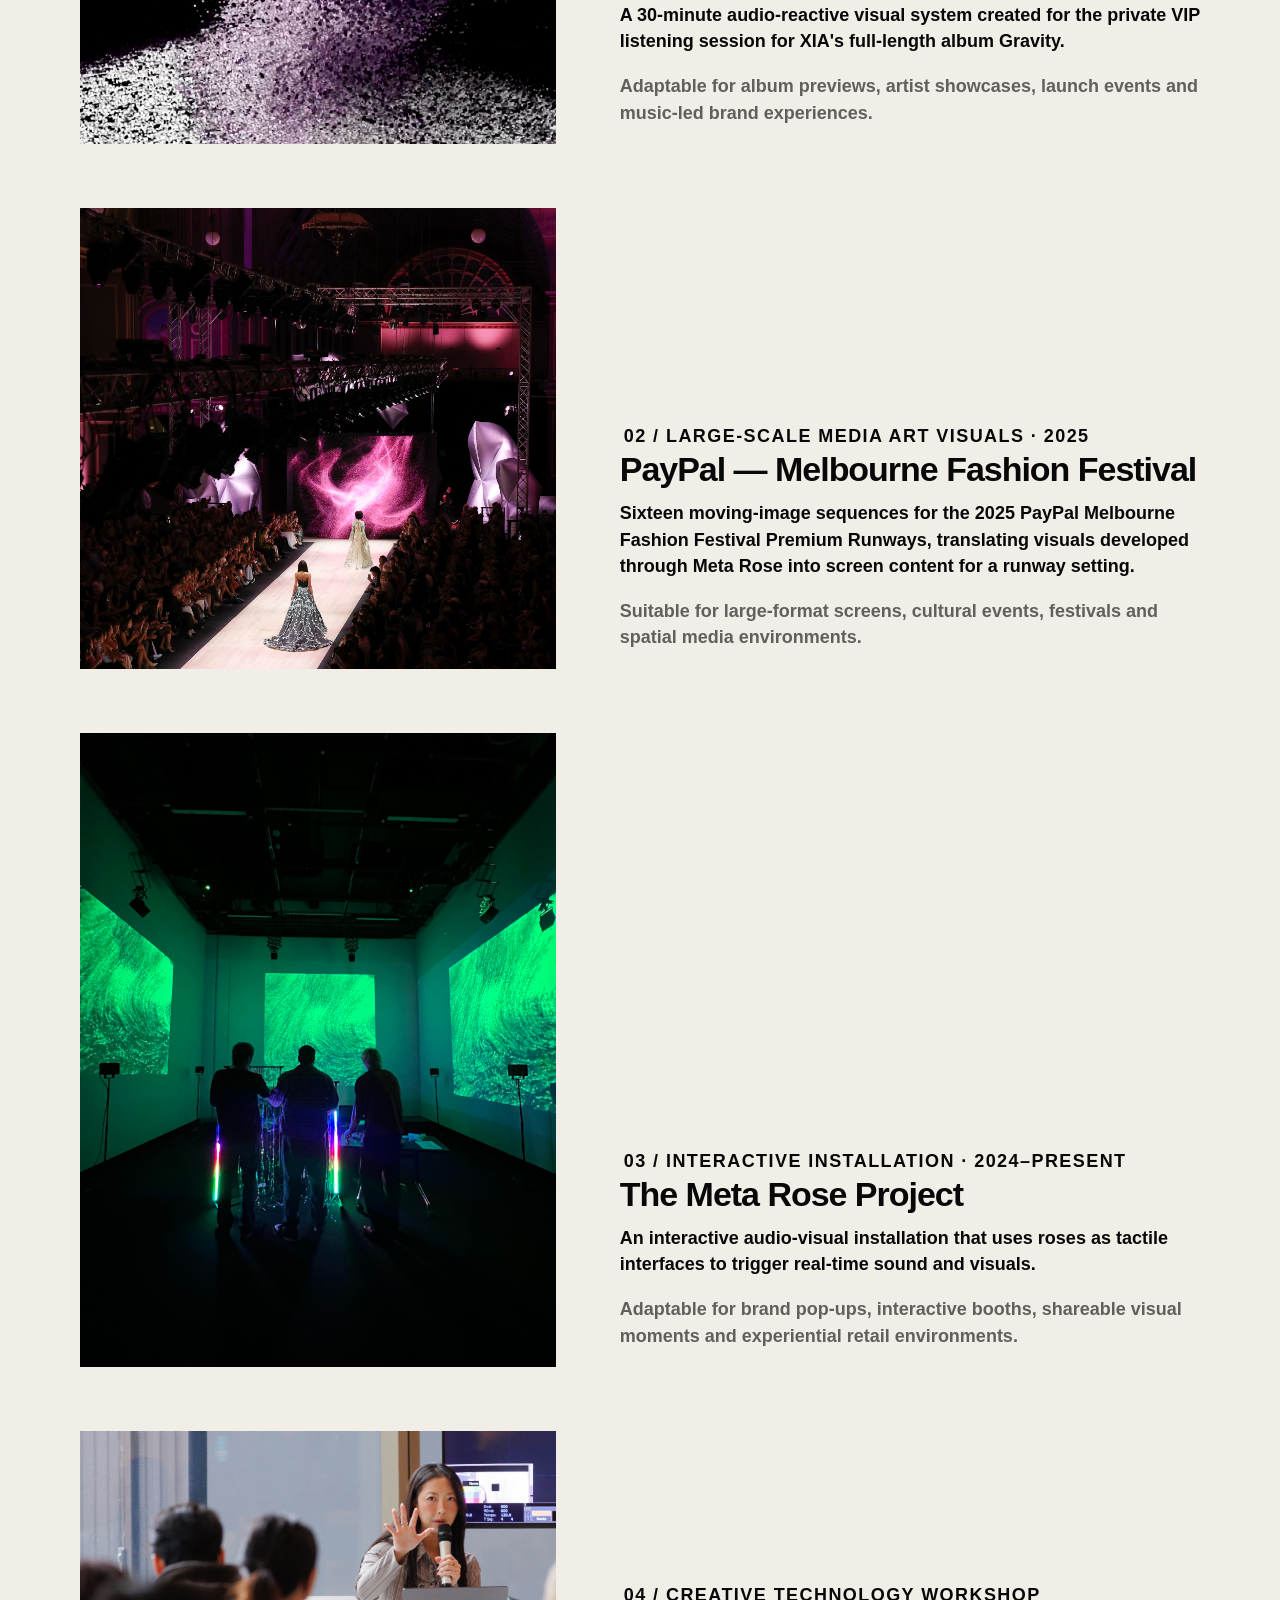
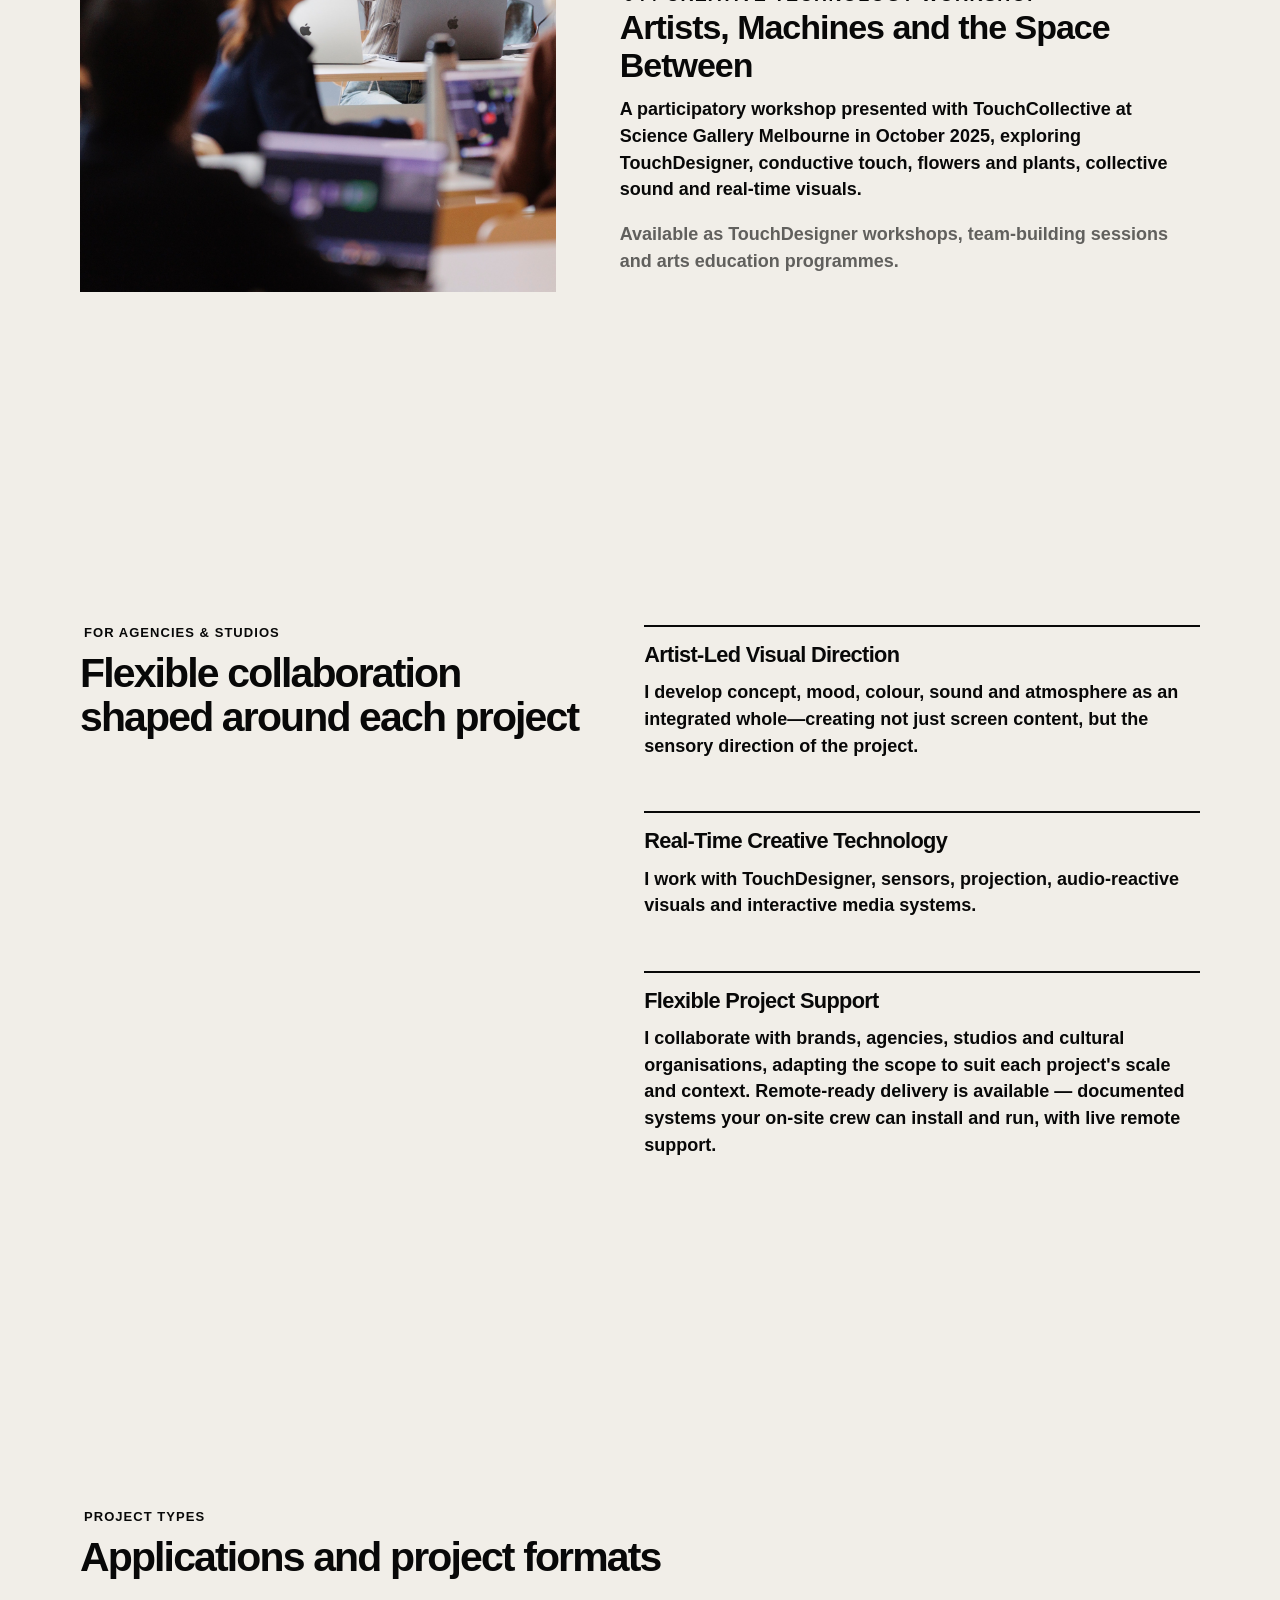
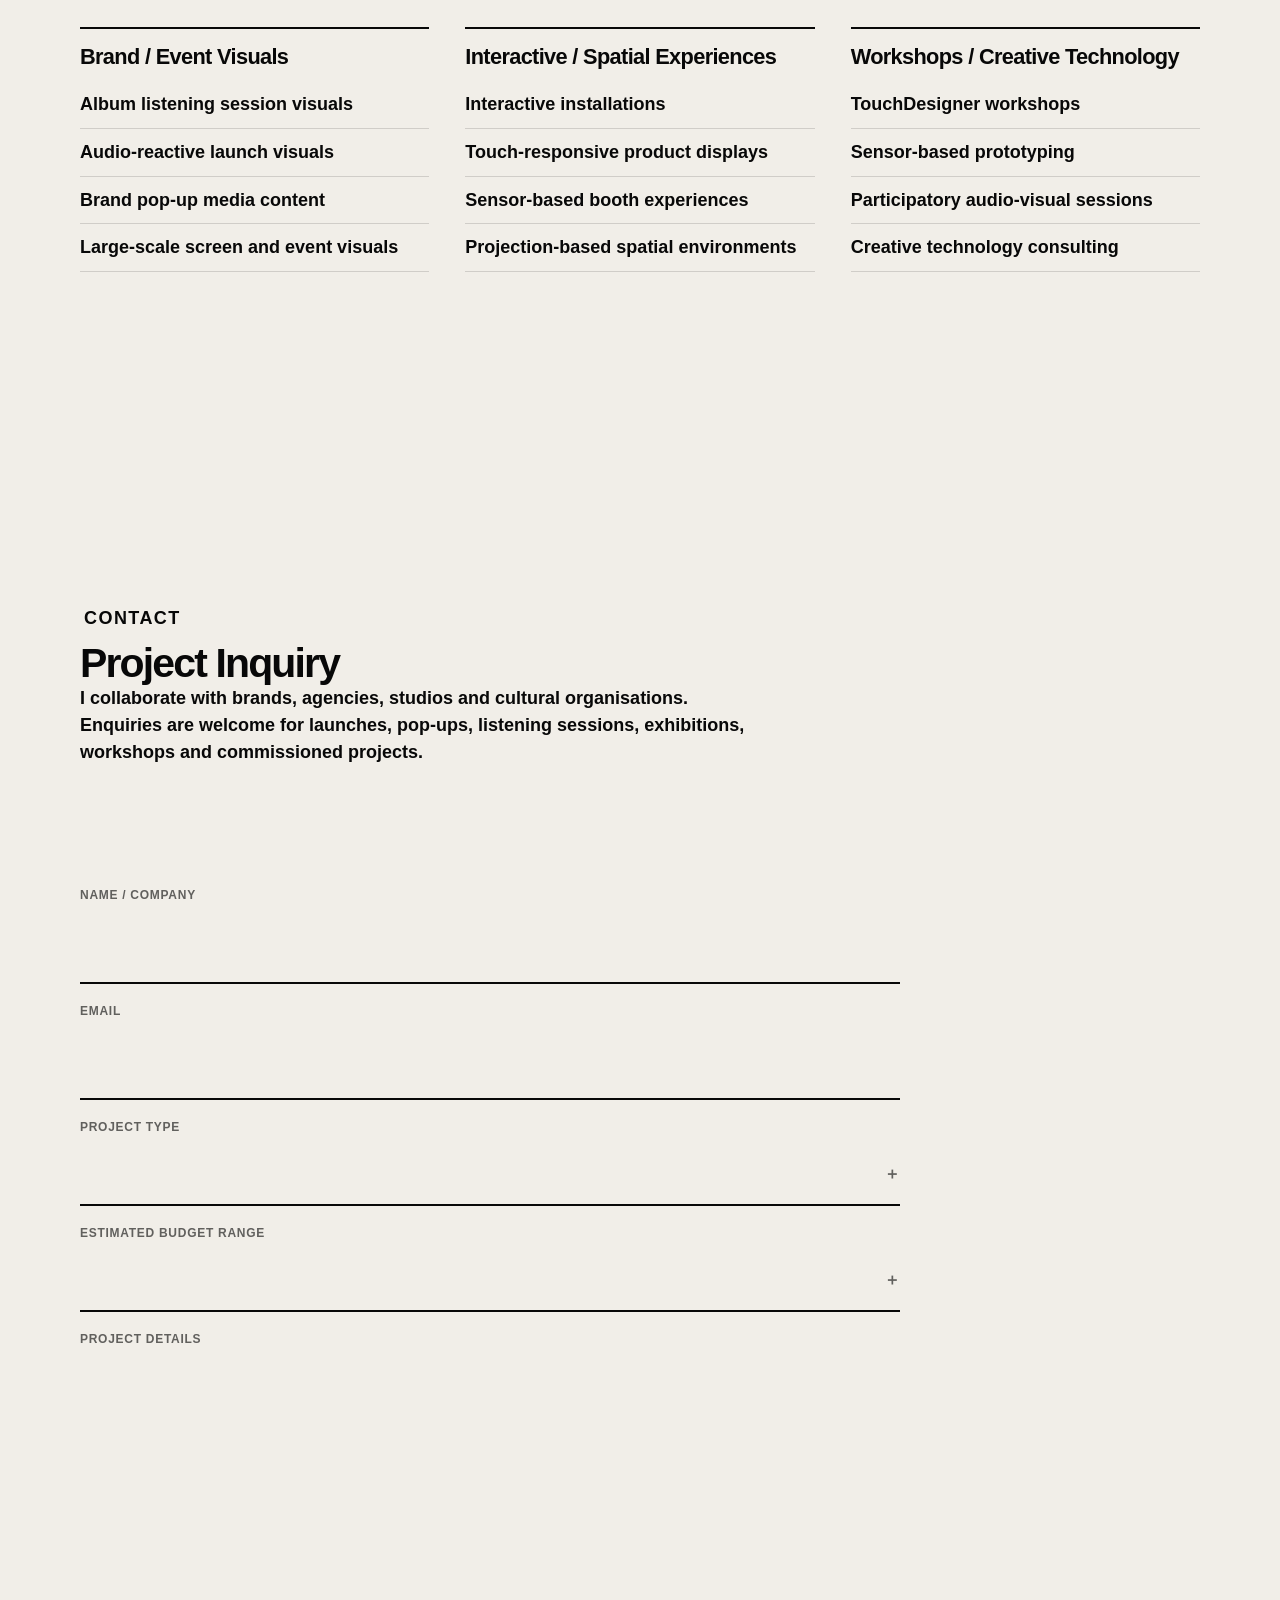
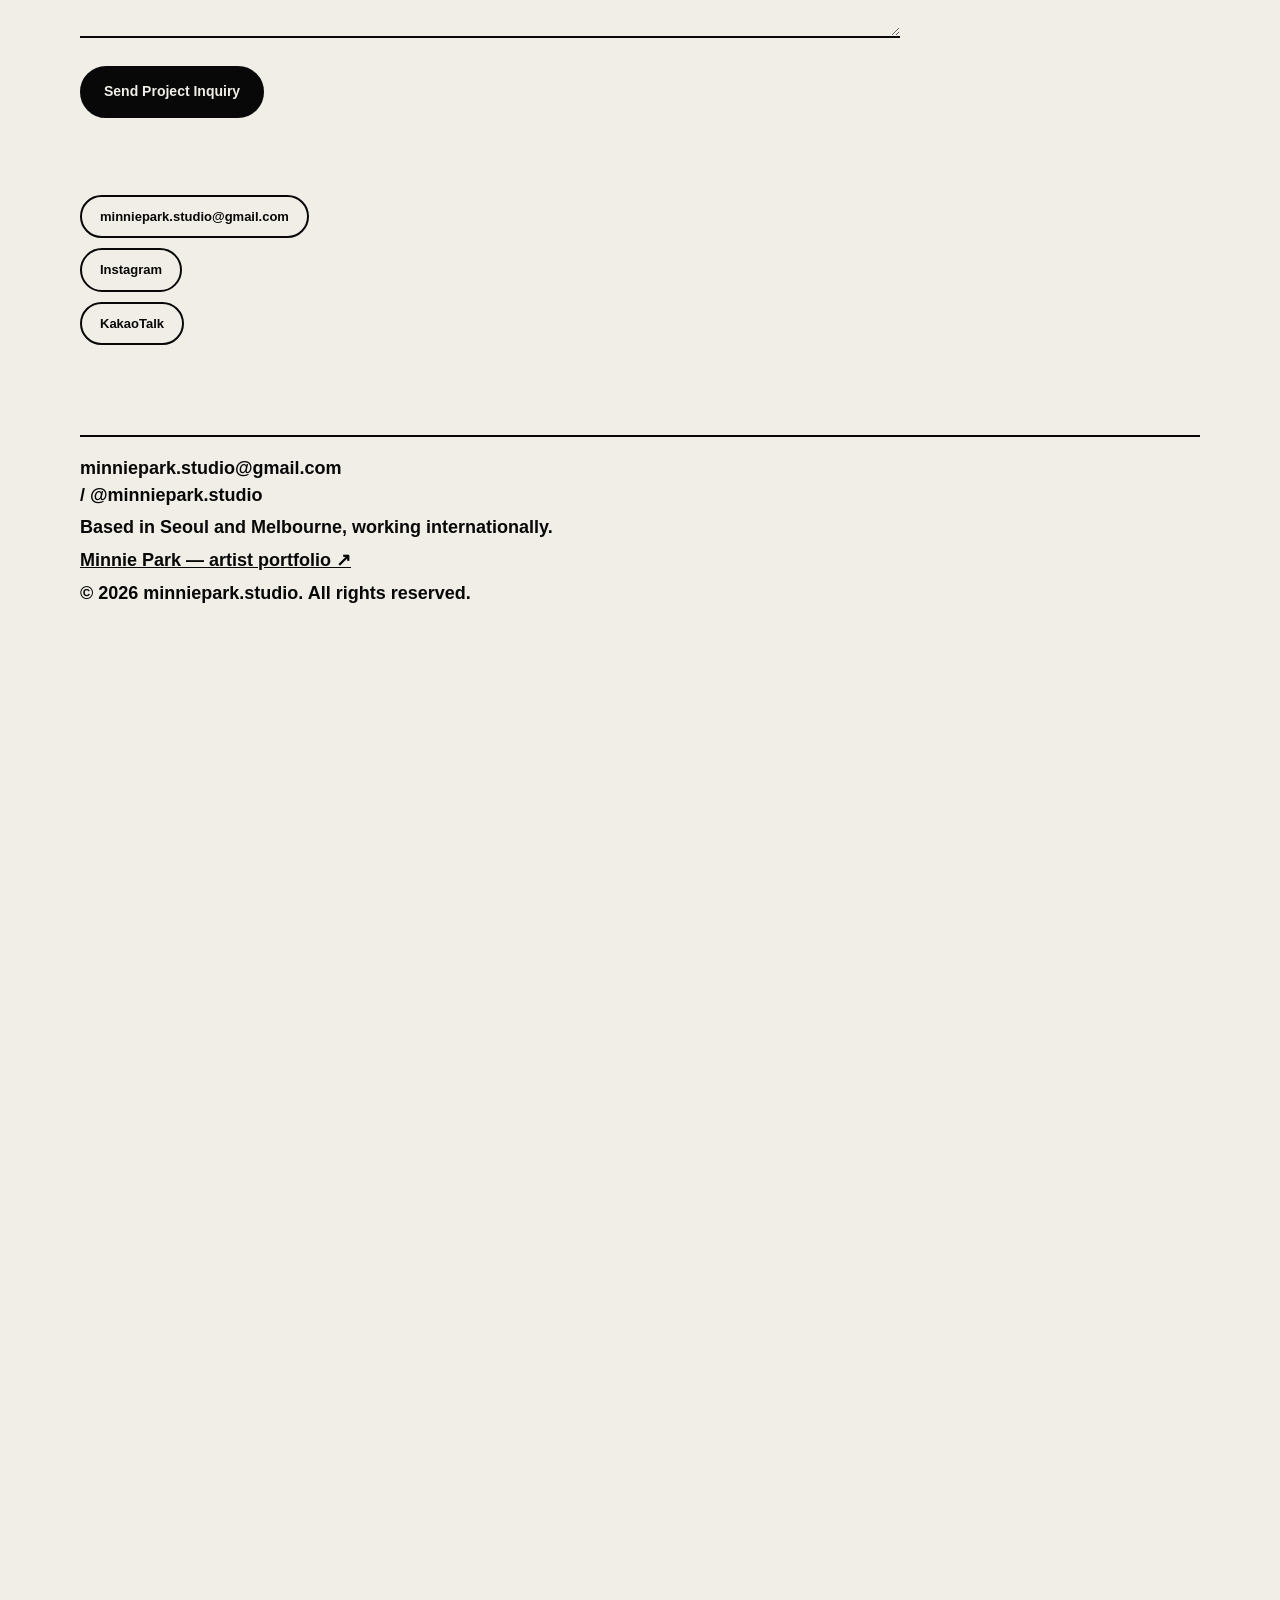
==== commit 3fe84b21: "Add bilingual service SEO pages and search engine verification" ====
--- a/en/index.html
+++ b/en/index.html
@@ -3,29 +3,26 @@
 <head>
   <meta charset="UTF-8" />
   <meta name="viewport" content="width=device-width, initial-scale=1.0" />
-  <title>Minnie Park — Interactive Audio-Visual Artist &amp; Creative Technologist</title>
-  <meta name="description" content="Interactive audio-visual artist and creative technologist creating responsive experiences for exhibitions, pop-ups, launches and brand spaces. Selected work includes XIA’s Gravity listening session and media art presented at Melbourne Fashion Festival." />
-
-  <meta property="og:type" content="website" />
-  <meta property="og:url" content="https://work.minniepark.art/en/" />
-  <meta property="og:site_name" content="Minnie Park — Creative Studio M." />
-  <meta property="og:title" content="Minnie Park — Interactive Audio-Visual Artist &amp; Creative Technologist" />
-  <meta property="og:description" content="Audio-reactive visuals, interactive installations and creative technology for exhibitions, launches, brand spaces and cultural events." />
-  <meta property="og:image" content="https://work.minniepark.art/images/og-cover.jpg" />
-  <meta property="og:image:width" content="1200" />
-  <meta property="og:image:height" content="630" />
-  <meta property="og:locale" content="en_US" />
-
-  <meta name="twitter:card" content="summary_large_image" />
-  <meta name="twitter:title" content="Minnie Park — Interactive Audio-Visual Artist &amp; Creative Technologist" />
-  <meta name="twitter:description" content="Interactive installations, audio-reactive visuals and creative technology for exhibitions, pop-ups, launches and brand spaces." />
-  <meta name="twitter:image" content="https://work.minniepark.art/images/og-cover.jpg" />
-
+  <title>Interactive Media Art &amp; Event Visual Production | Minnie Park</title>
+  <meta name="description" content="Minnie Park creates interactive installations, event visuals and TouchDesigner workshops for exhibitions, pop-ups, brands and cultural organisations. Based in Seoul and Melbourne, working internationally." />
+  <meta name="author" content="Minnie Park" />
+  <meta name="msvalidate.01" content="20B9C3E42F618F8AFA82E2EDB595B31F" />
+  <meta name="robots" content="index, follow, max-image-preview:large" />
   <link rel="canonical" href="https://work.minniepark.art/en/" />
   <link rel="alternate" hreflang="ko" href="https://work.minniepark.art/" />
   <link rel="alternate" hreflang="en" href="https://work.minniepark.art/en/" />
   <link rel="alternate" hreflang="x-default" href="https://work.minniepark.art/" />
-
+  <meta property="og:type" content="website" />
+  <meta property="og:site_name" content="Minnie Park — Creative Studio M." />
+  <meta property="og:url" content="https://work.minniepark.art/en/" />
+  <meta property="og:title" content="Interactive Media Art &amp; Event Visual Production | Minnie Park" />
+  <meta property="og:description" content="Minnie Park creates interactive installations, event visuals and TouchDesigner workshops for exhibitions, pop-ups, brands and cultural organisations. Based in Seoul and Melbourne, working internationally." />
+  <meta property="og:locale" content="en_US" />
+  <meta property="og:image" content="https://work.minniepark.art/images/og-cover.jpg" />
+  <meta name="twitter:card" content="summary_large_image" />
+  <meta name="twitter:title" content="Interactive Media Art &amp; Event Visual Production | Minnie Park" />
+  <meta name="twitter:description" content="Minnie Park creates interactive installations, event visuals and TouchDesigner workshops for exhibitions, pop-ups, brands and cultural organisations. Based in Seoul and Melbourne, working internationally." />
+  <meta name="twitter:image" content="https://work.minniepark.art/images/og-cover.jpg" />
   <link rel="icon" href="../favicon.svg" type="image/svg+xml" />
   <link rel="icon" href="../favicon.ico" sizes="32x32" />
   <link rel="apple-touch-icon" href="../apple-touch-icon.png" />
@@ -33,6 +30,8 @@
   <link rel="preconnect" href="https://fonts.gstatic.com" crossorigin />
   <link href="https://fonts.googleapis.com/css2?family=Material+Symbols+Outlined:opsz,wght,FILL,GRAD@24,400,0,0" rel="stylesheet" />
   <link rel="stylesheet" href="../style.css?v=20260715-1" />
+
+  <script type="application/ld+json">{"@context":"https://schema.org","@graph":[{"@type":"Person","@id":"https://minniepark.art/#artist","name":"Minnie Park","url":"https://minniepark.art/","jobTitle":"Interactive Audio-Visual Artist and Creative Technologist","sameAs":["https://www.instagram.com/minniepark.studio/"],"knowsAbout":["TouchDesigner","Interactive installations","Audio-reactive visuals","Media art","Creative technology workshops"]},{"@type":"WebSite","@id":"https://work.minniepark.art/#website","url":"https://work.minniepark.art/","name":"Minnie Park — Creative Studio M.","inLanguage":["ko","en"],"publisher":{"@id":"https://minniepark.art/#artist"}},{"@type":"WebPage","@id":"https://work.minniepark.art/en/#webpage","url":"https://work.minniepark.art/en/","name":"Interactive Media Art & Event Visual Production | Minnie Park","description":"Minnie Park creates interactive installations, event visuals and TouchDesigner workshops for exhibitions, pop-ups, brands and cultural organisations. Based in Seoul and Melbourne, working internationally.","inLanguage":"en","isPartOf":{"@id":"https://work.minniepark.art/#website"},"about":{"@id":"https://minniepark.art/#artist"}},{"@type":"Service","@id":"https://work.minniepark.art/en/interactive-installations/#service","name":"Interactive installation & media art production","description":"Artist-led interactive installations for exhibitions, pop-ups and brand spaces. TouchDesigner, touch and sensor-based audio-visual systems by Minnie Park, Seoul and Melbourne.","url":"https://work.minniepark.art/en/interactive-installations/","provider":{"@id":"https://minniepark.art/#artist"},"areaServed":["South Korea","Australia"],"availableChannel":{"@type":"ServiceChannel","serviceUrl":"https://work.minniepark.art/en/#contact"}},{"@type":"Service","@id":"https://work.minniepark.art/en/event-visuals/#service","name":"Event visuals & audio-reactive content","description":"Moving-image and audio-reactive visual production for fashion runways, listening sessions, launches and event screens. Selected commissions by Minnie Park, Seoul and Melbourne.","url":"https://work.minniepark.art/en/event-visuals/","provider":{"@id":"https://minniepark.art/#artist"},"areaServed":["South Korea","Australia"],"availableChannel":{"@type":"ServiceChannel","serviceUrl":"https://work.minniepark.art/en/#contact"}},{"@type":"Service","@id":"https://work.minniepark.art/en/touchdesigner-workshops/#service","name":"TouchDesigner workshops & creative technology","description":"TouchDesigner workshops for galleries, cultural organisations and creative teams. Real-time visuals, conductive touch and participatory systems with Minnie Park, TouchCollective co-founder.","url":"https://work.minniepark.art/en/touchdesigner-workshops/","provider":{"@id":"https://minniepark.art/#artist"},"areaServed":["South Korea","Australia"],"availableChannel":{"@type":"ServiceChannel","serviceUrl":"https://work.minniepark.art/en/#contact"}}]}</script>
 </head>
 
 <body>
@@ -128,6 +127,7 @@
           <h3>Interactive Installations</h3>
           <p class="en-title">Touch, Sensor &amp; Object-Based Systems</p>
           <p>Installation systems that connect touch, sensors and object-based input to real-time sound and visual responses.</p>
+          <p><a href="./interactive-installations/">Production scope and installation examples ↗</a></p>
         </article>
 
         <article class="service-item">
@@ -135,6 +135,7 @@
           <h3>Brand &amp; Event Visual Systems</h3>
           <p class="en-title">Audio-Reactive &amp; Spatial Media</p>
           <p>Audio-reactive visuals and spatial media content for brand pop-ups, listening sessions, launch events, large-scale screens and cultural events.</p>
+          <p><a href="./event-visuals/">Event visual production ↗</a></p>
         </article>
 
         <article class="service-item">
@@ -142,6 +143,7 @@
           <h3>Workshops / Creative Technology</h3>
           <p class="en-title">Artist-Led Technical Sessions</p>
           <p>Artist-led workshops exploring TouchDesigner, tactile interaction, sensor-based prototyping and participatory audio-visual systems.</p>
+          <p><a href="./touchdesigner-workshops/">TouchDesigner workshops and teaching ↗</a></p>
         </article>
       </div>
     </section>
@@ -172,7 +174,7 @@
           <div class="work-copy">
             <p class="work-index">02 / Large-Scale Media Art Visuals · 2025</p>
             <h3>PayPal — Melbourne Fashion Festival</h3>
-            <p>Screen content created for the official PayPal runway at Melbourne Fashion Festival — media art visuals designed around choreography, lighting and broadcast camera lines.</p>
+            <p>Sixteen moving-image sequences for the 2025 PayPal Melbourne Fashion Festival Premium Runways, translating visuals developed through Meta Rose into screen content for a runway setting.</p>
             <p class="small-copy">Suitable for large-format screens, cultural events, festivals and spatial media environments.</p>
           </div>
         </article>
@@ -191,12 +193,12 @@
 
         <article class="work-item">
           <figure class="work-media">
-            <img src="../images/workshop.png" alt="TouchCollective Melbourne Fringe creative technology workshop" loading="lazy" />
+            <img src="../images/workshop.png" alt="TouchCollective artist-led creative technology workshop" loading="lazy" />
           </figure>
           <div class="work-copy">
             <p class="work-index">04 / Creative Technology Workshop</p>
-            <h3>TouchCollective / Melbourne Fringe Workshop</h3>
-            <p>A participatory workshop exploring TouchDesigner, conductive touch, flowers and plants, collective sound and real-time visuals.</p>
+            <h3>Artists, Machines and the Space Between</h3>
+            <p>A participatory workshop presented with TouchCollective at Science Gallery Melbourne in October 2025, exploring TouchDesigner, conductive touch, flowers and plants, collective sound and real-time visuals.</p>
             <p class="small-copy">Available as TouchDesigner workshops, team-building sessions and arts education programmes.</p>
           </div>
         </article>
@@ -325,6 +327,7 @@
       <footer>
         <p>minniepark.studio@gmail.com <br>/ @minniepark.studio</p>
         <p>Based in Seoul and Melbourne, working internationally.</p>
+        <p><a href="https://minniepark.art/">Minnie Park — artist portfolio ↗</a></p>
         <p>© 2026 minniepark.studio. All rights reserved.</p>
       </footer>
     </section>
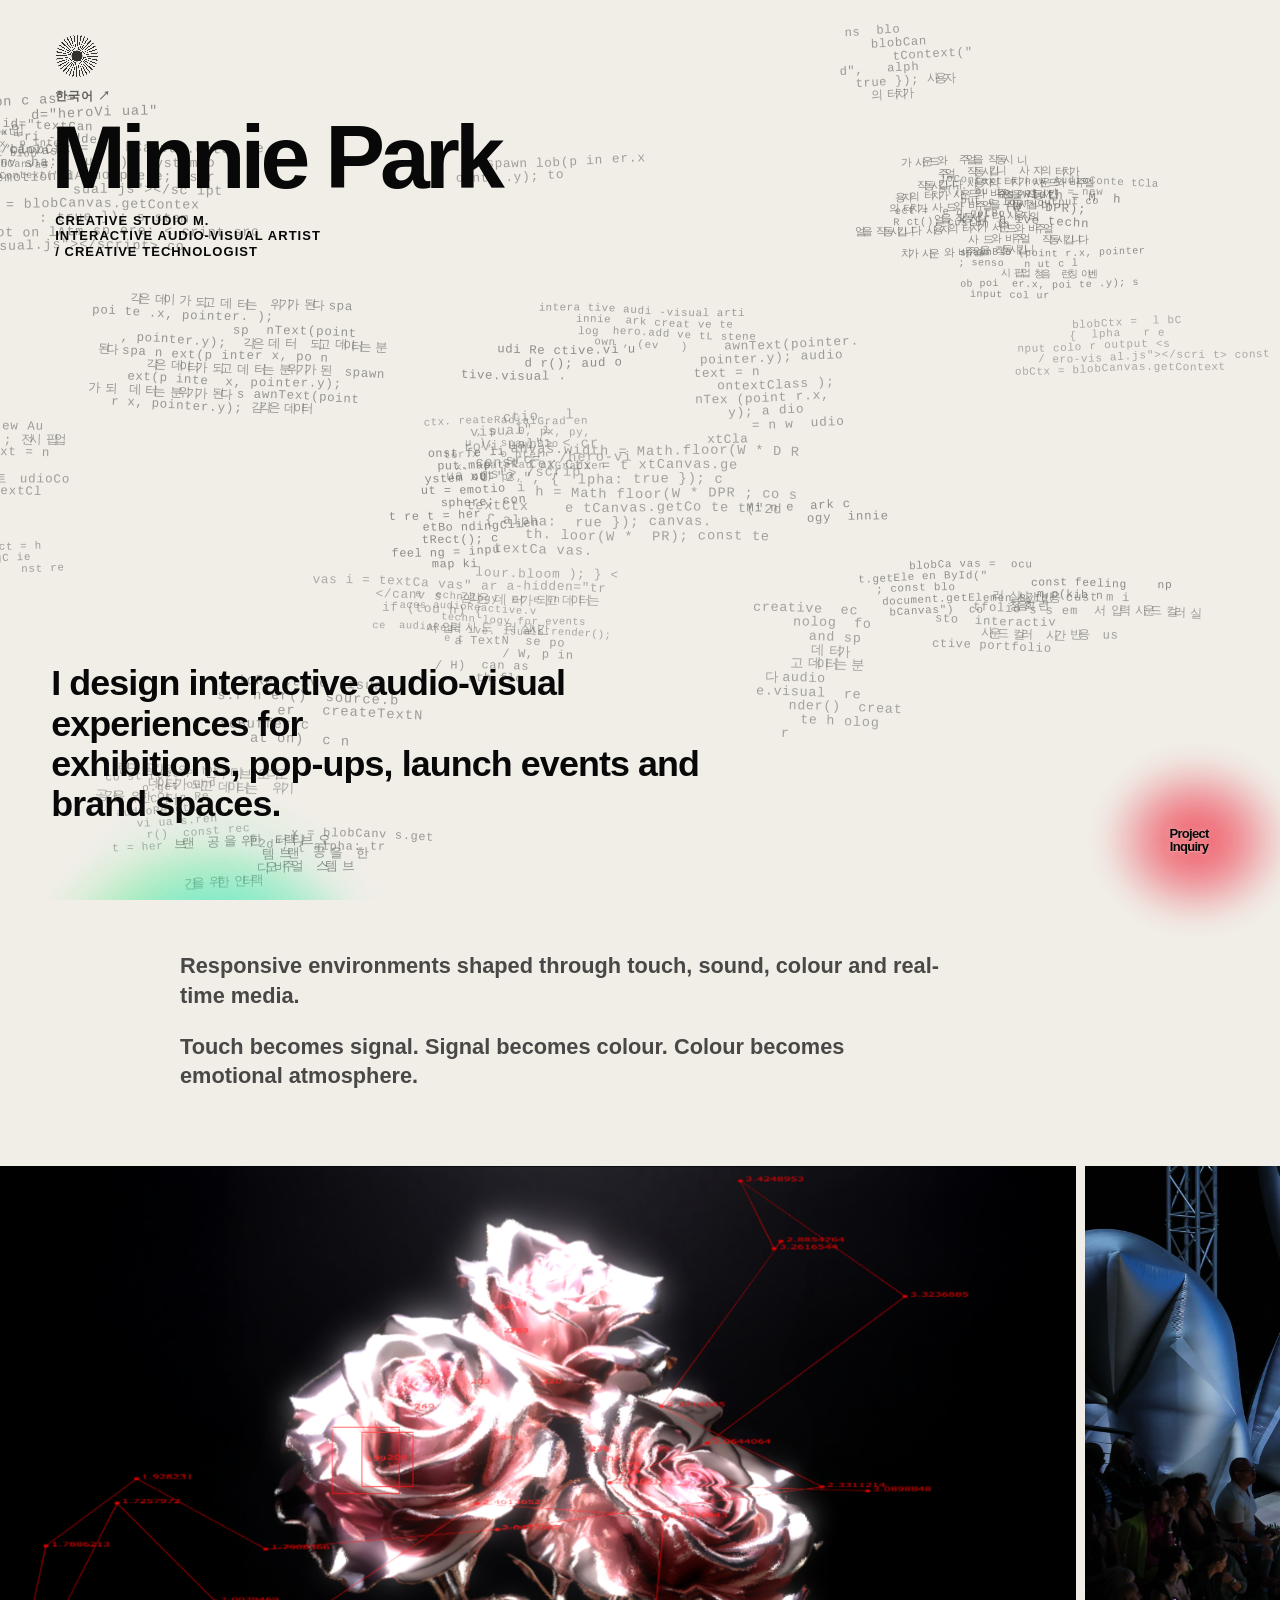
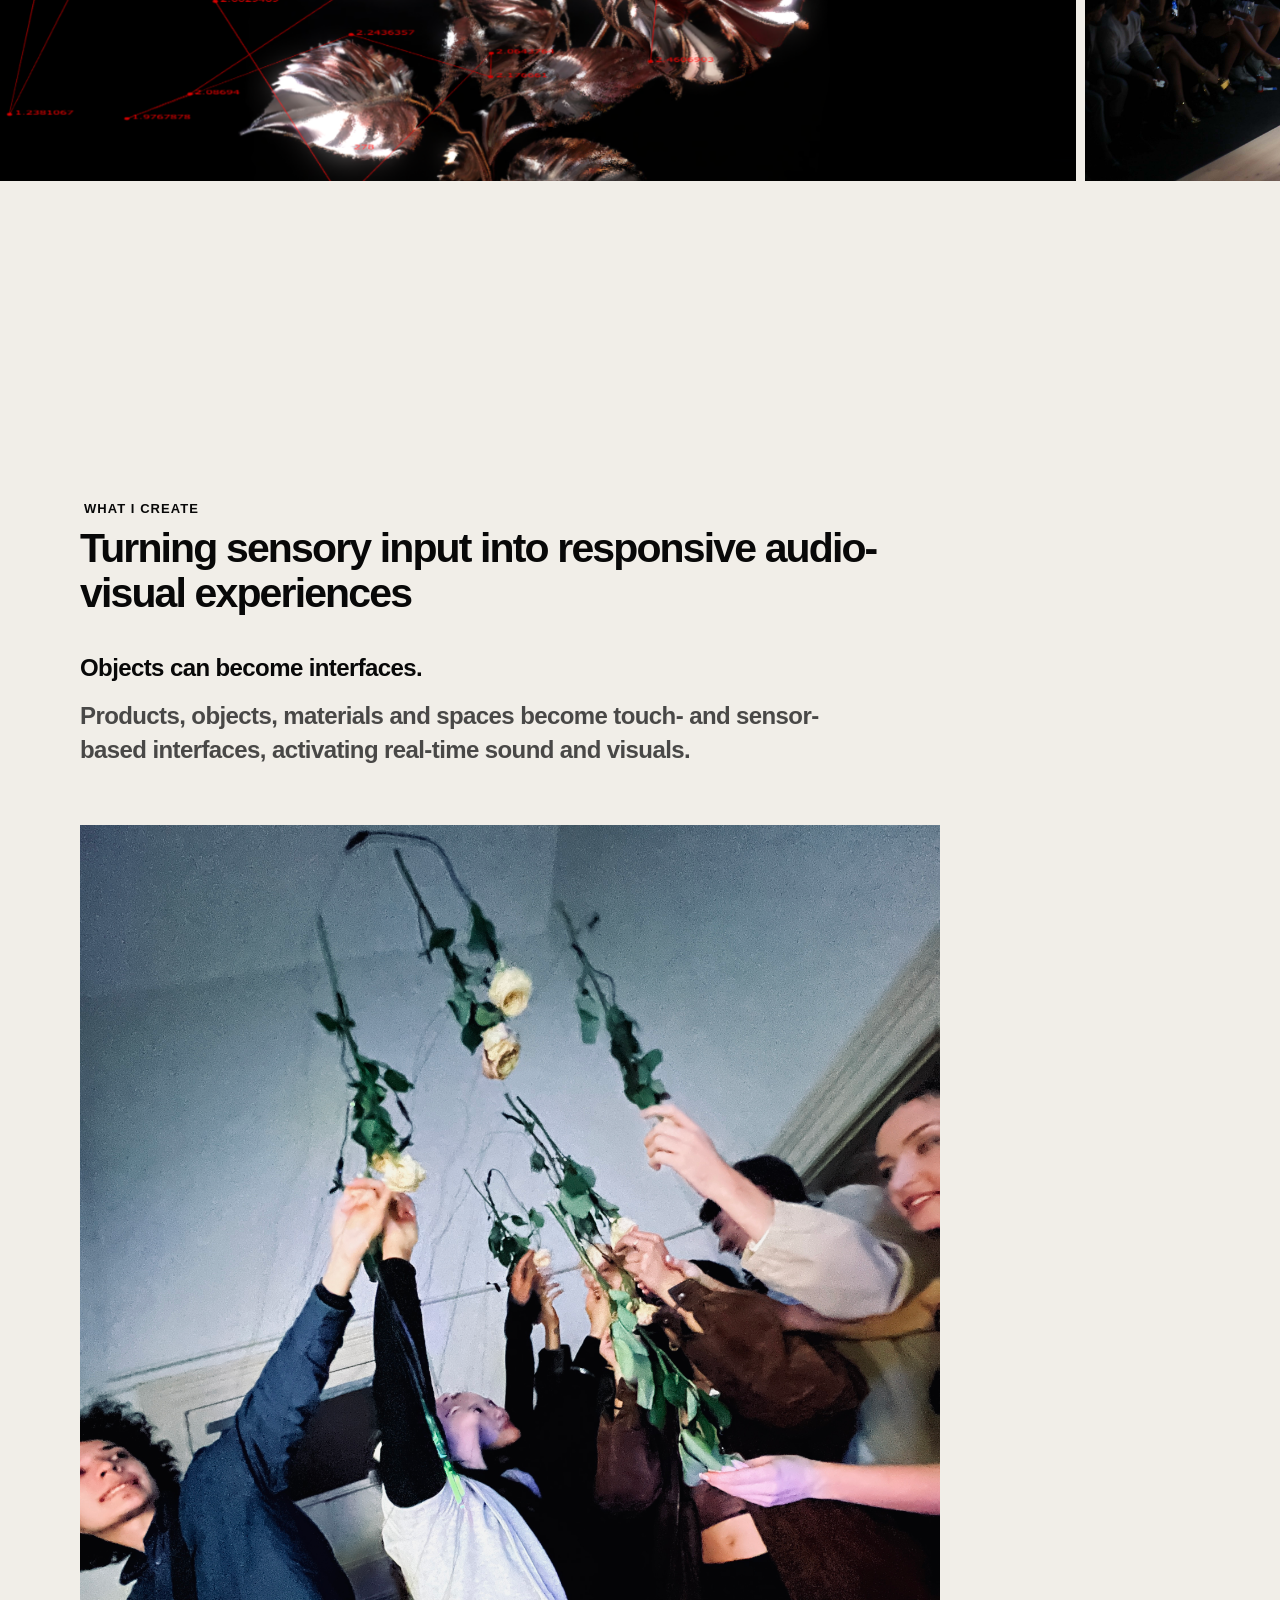
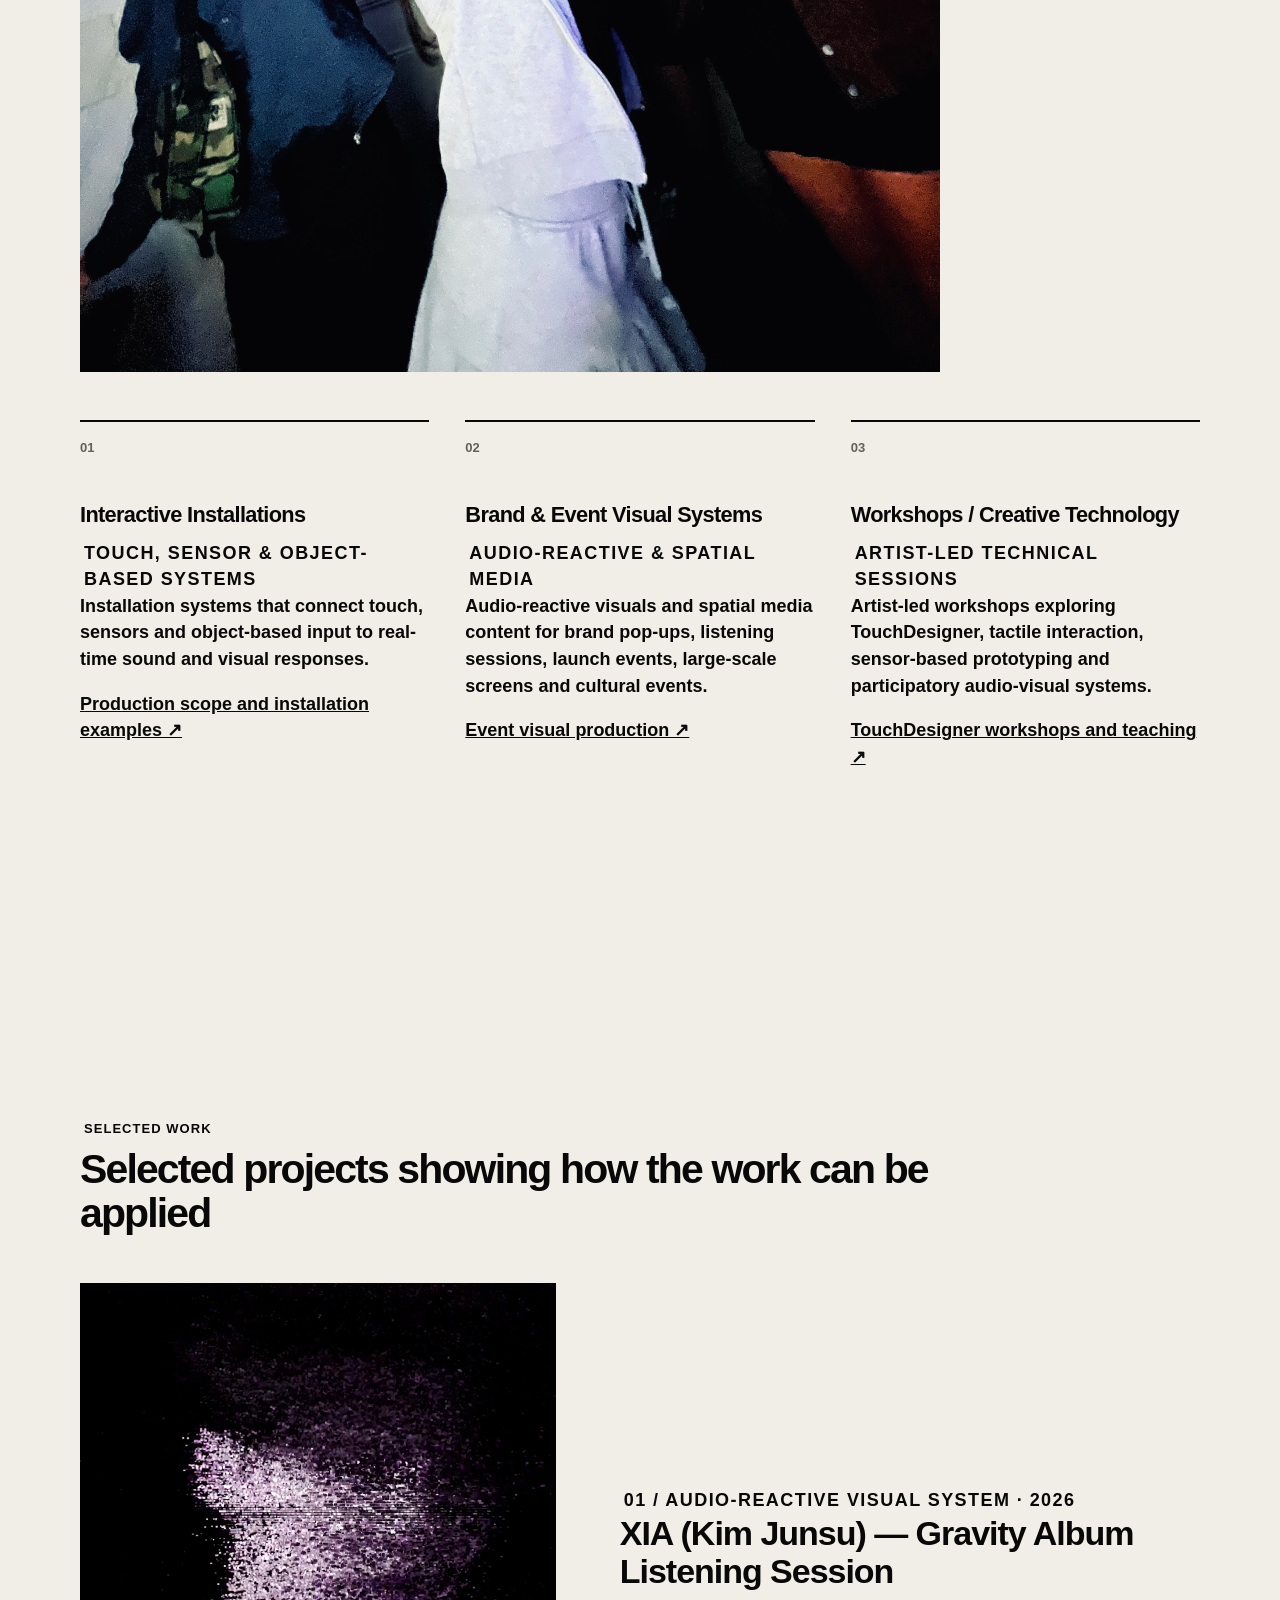
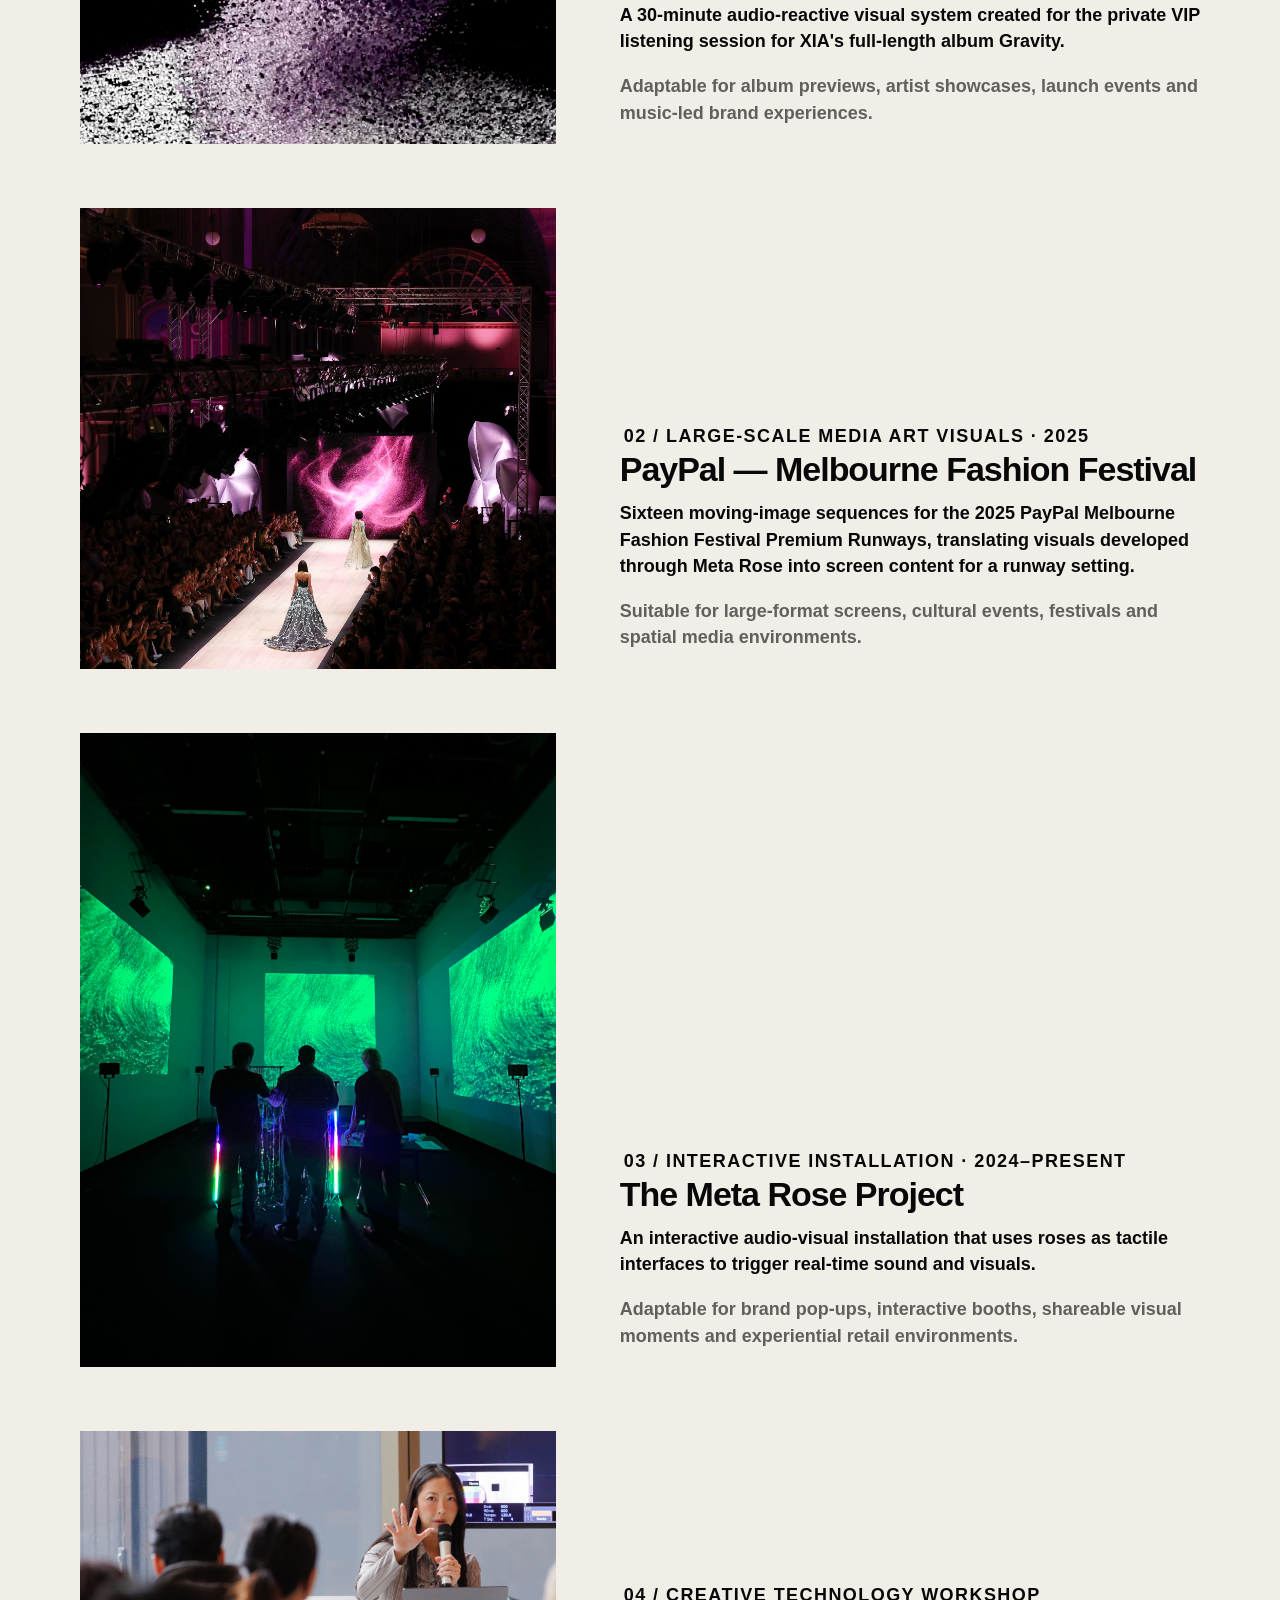
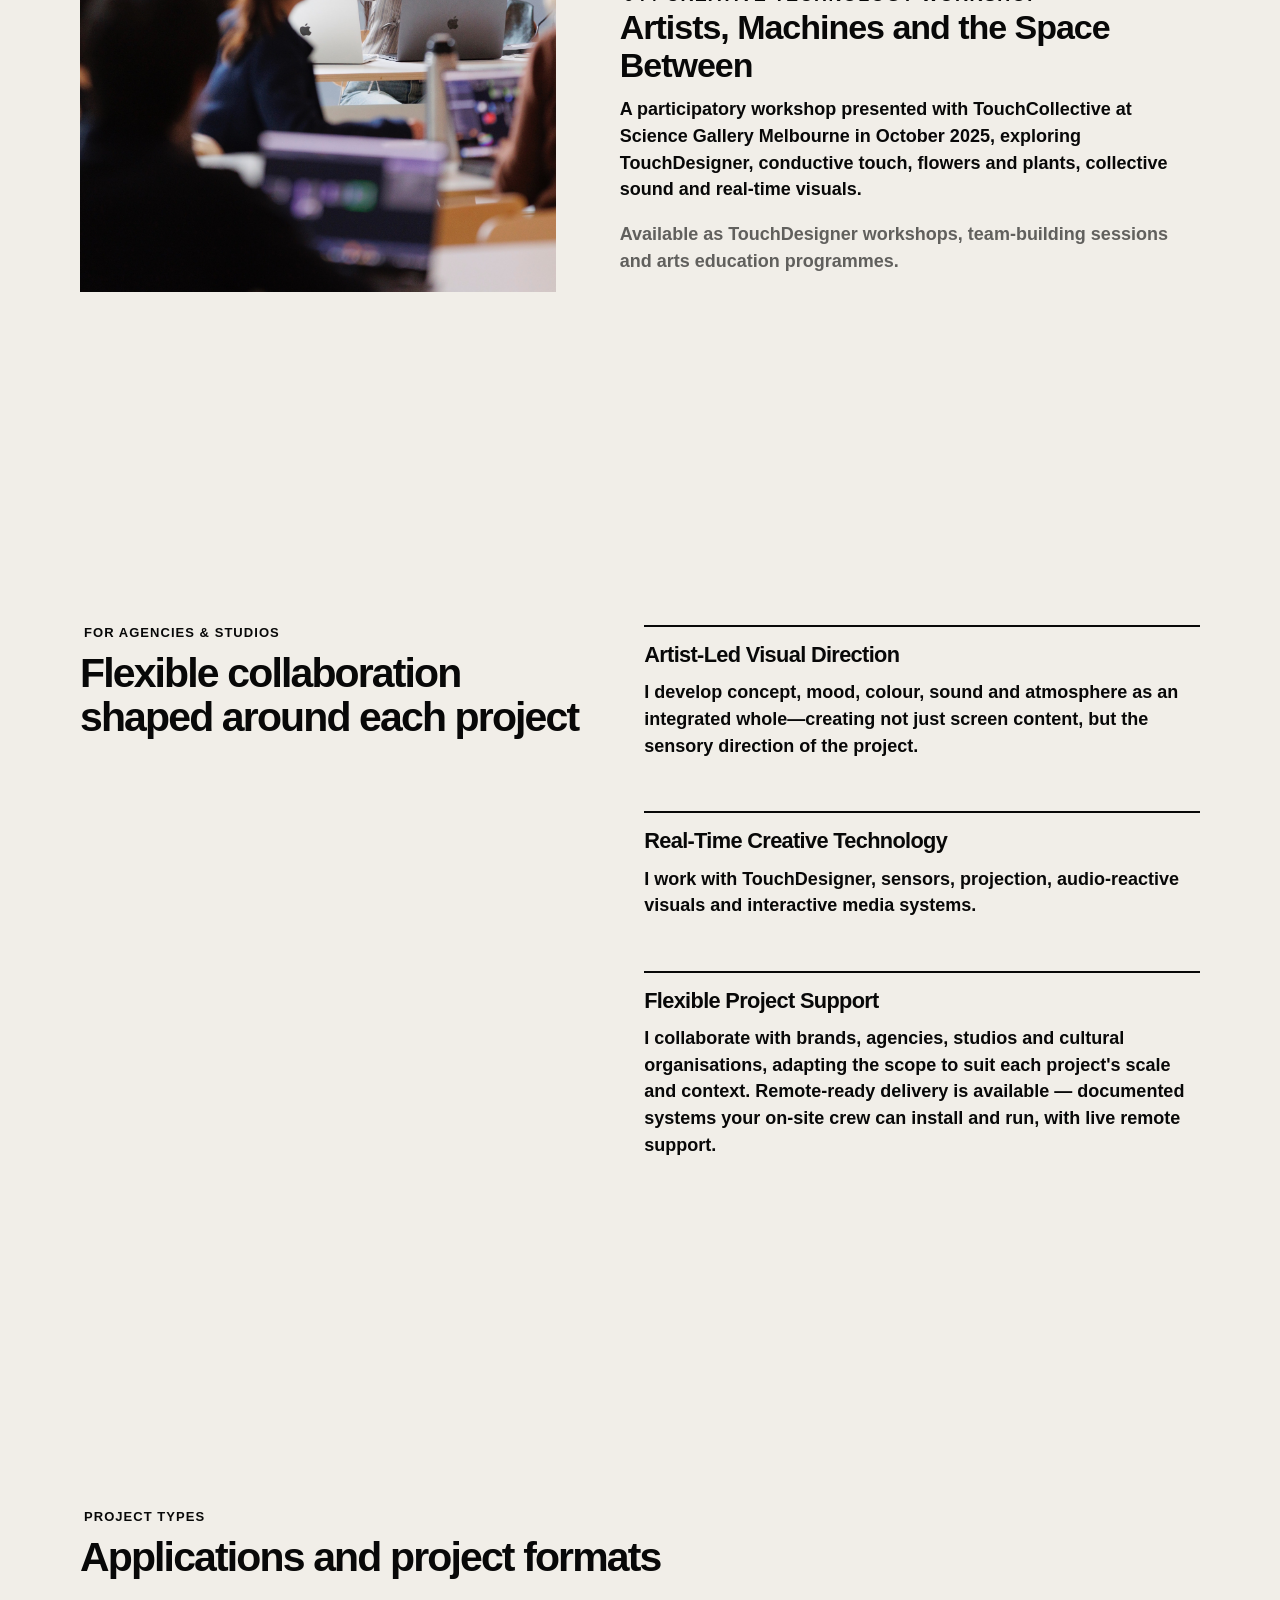
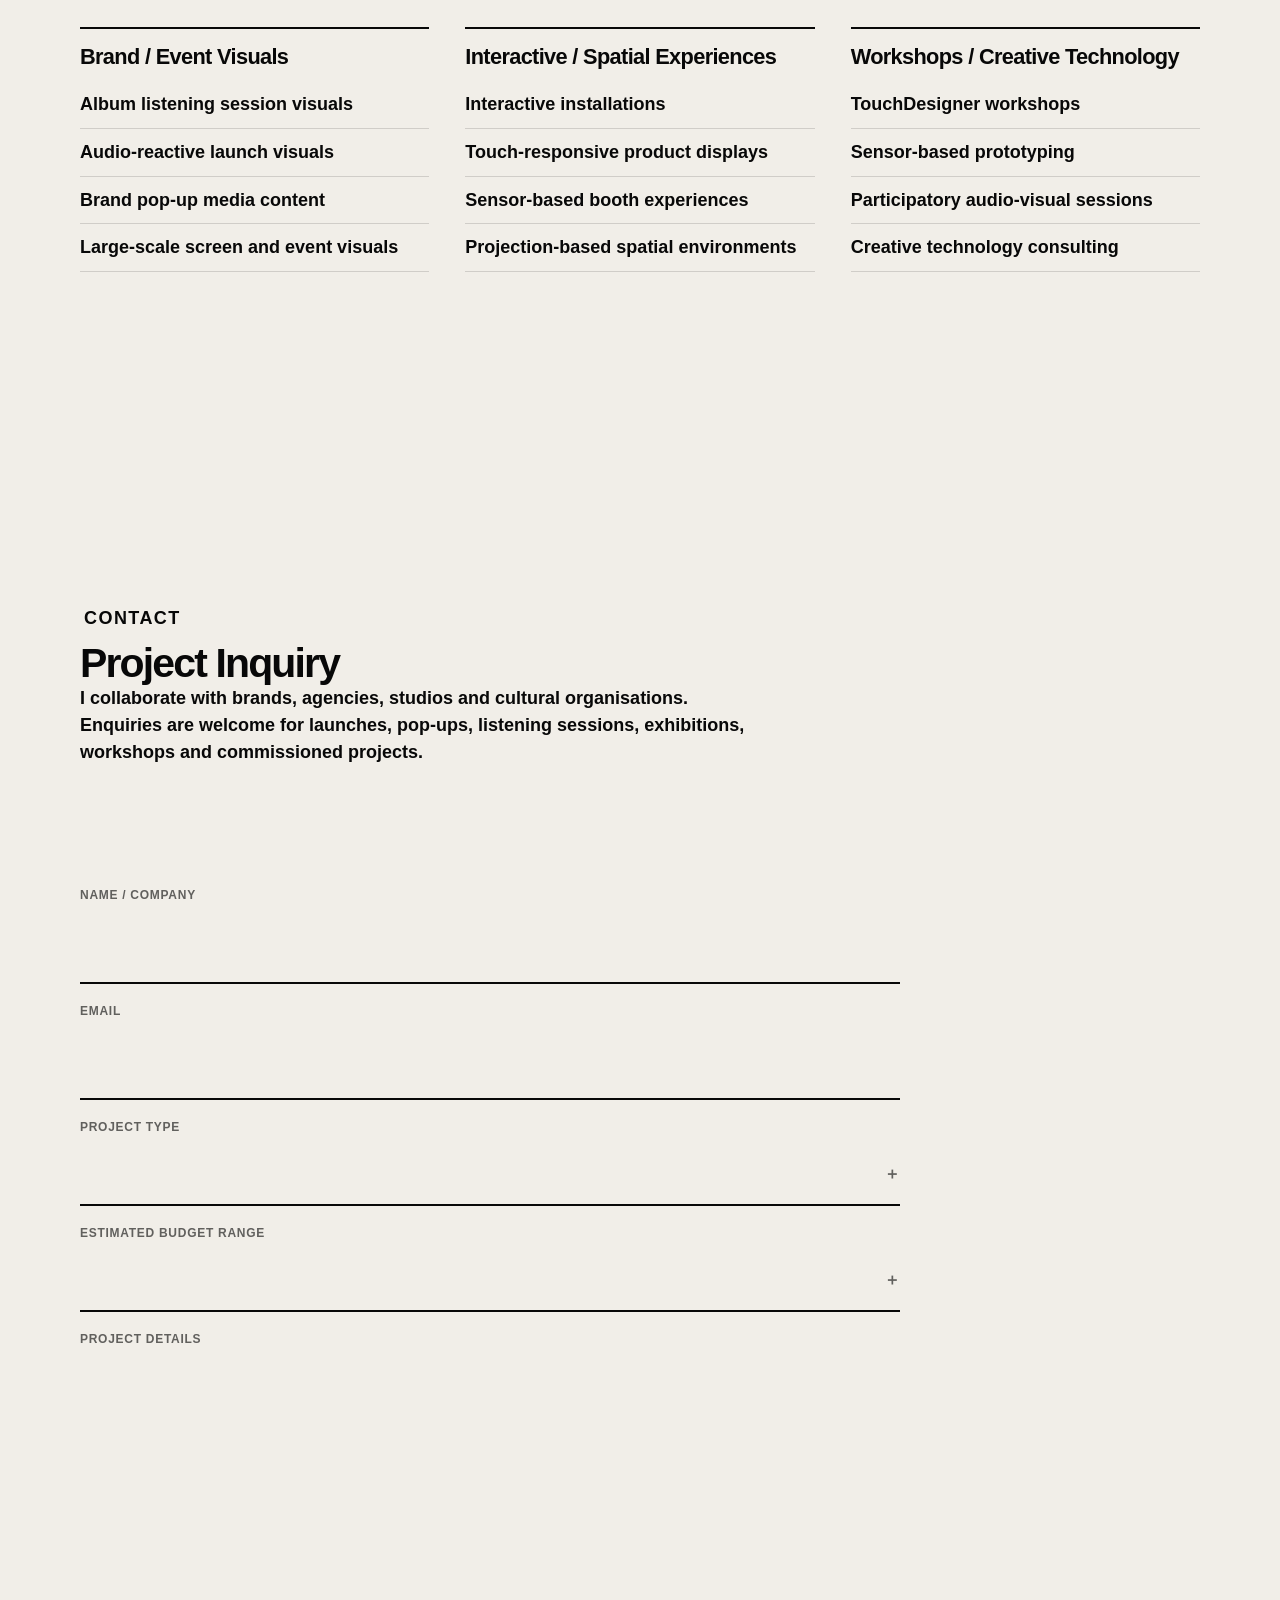
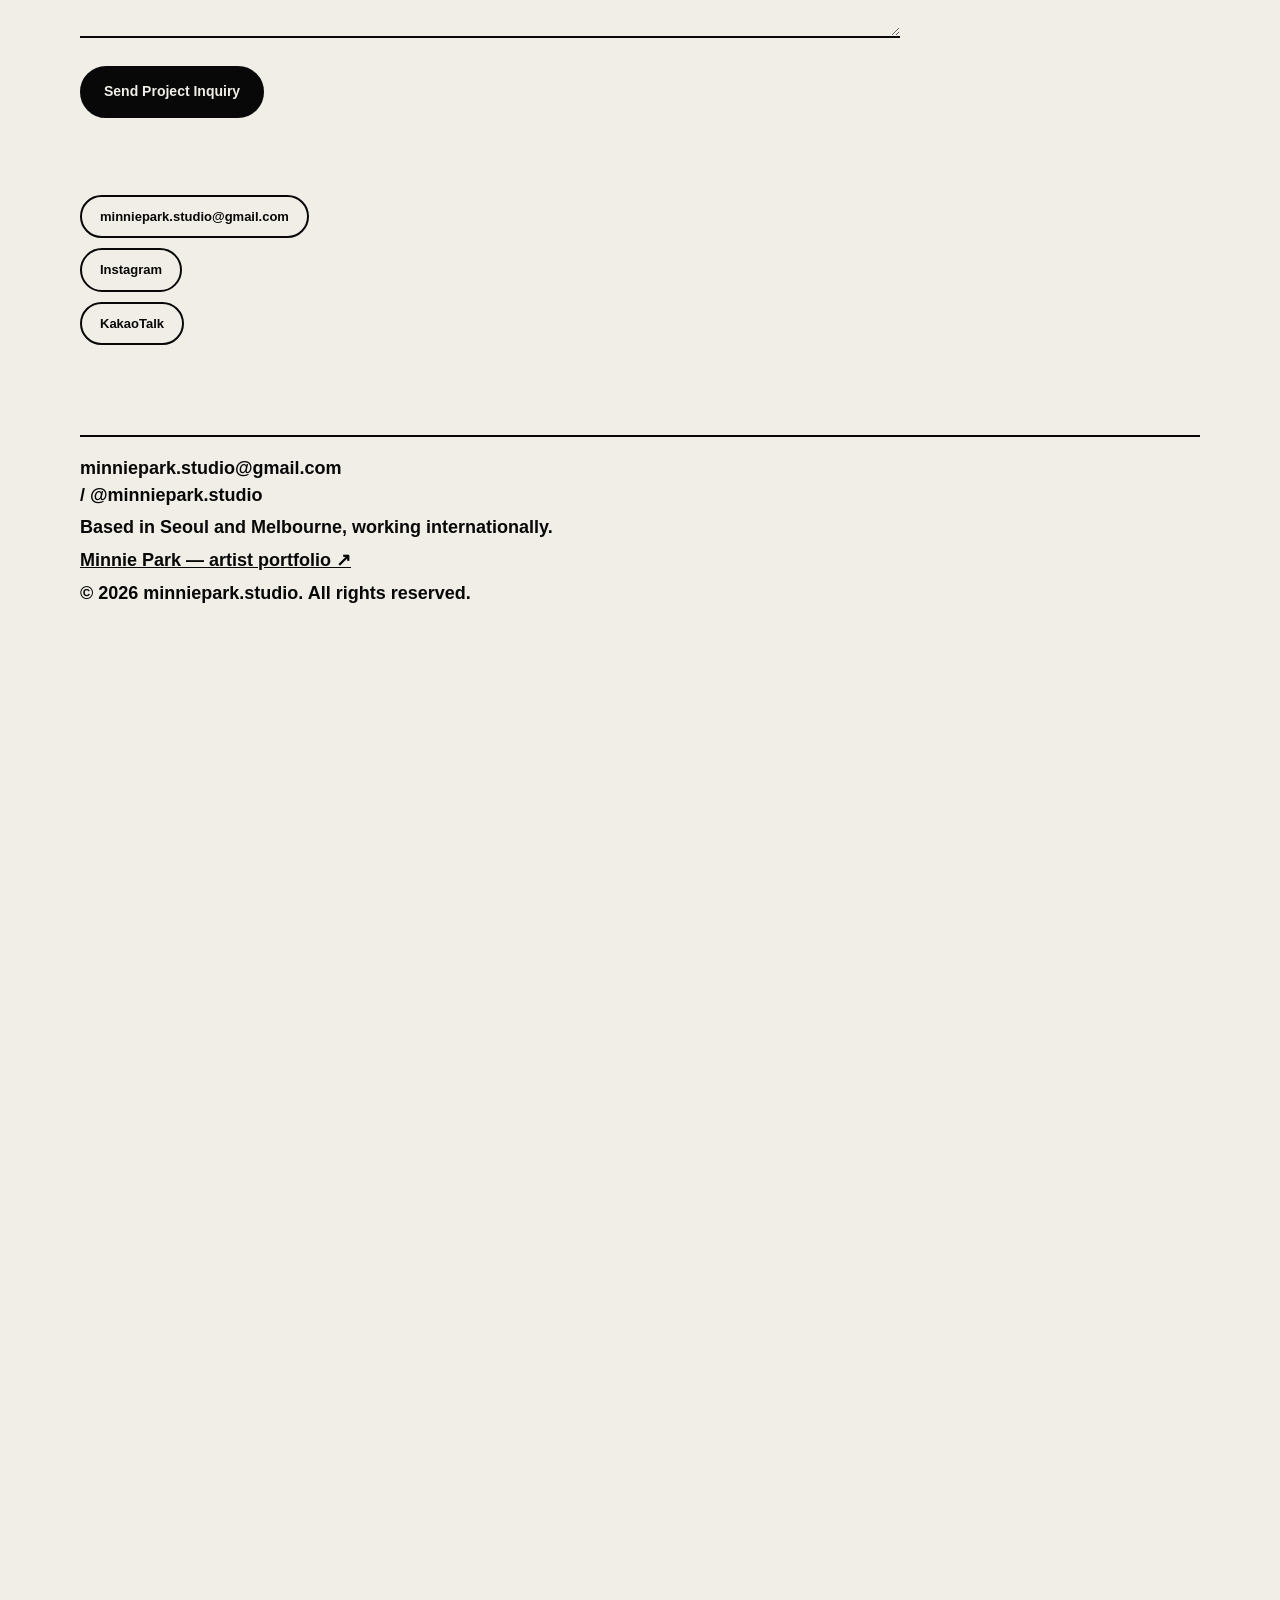
==== commit 9dd15446: "form 오류 수정" ====
--- a/en/index.html
+++ b/en/index.html
@@ -275,16 +275,16 @@
       <form class="contact-form" action="https://formsubmit.co/ajax/minniepark.studio@gmail.com" method="post">
         <input type="hidden" name="_subject" value="work.minniepark.art — English Project Inquiry" />
         <input type="hidden" name="language" value="English" />
+        <input type="hidden" name="_url" value="https://work.minniepark.art/en/" />
         <input type="hidden" name="_template" value="table" />
-        <input type="hidden" name="_captcha" value="false" />
-        <input class="form-honey" type="text" name="_honey" tabindex="-1" autocomplete="off" />
+        <input class="form-honey" type="text" name="_honey" tabindex="-1" autocomplete="off" aria-hidden="true" />
         <label>
           <span>Name / Company</span>
-          <input type="text" name="name" autocomplete="name" required />
+          <input type="text" name="name" autocomplete="name" maxlength="200" required />
         </label>
         <label>
           <span>Email</span>
-          <input type="email" name="email" autocomplete="email" required />
+          <input type="email" name="email" autocomplete="email" maxlength="254" required />
         </label>
         <div class="custom-select" data-custom-select>
           <span>Project Type</span>
@@ -312,7 +312,7 @@
         </div>
         <label>
           <span>Project Details</span>
-          <textarea name="message" rows="6" required></textarea>
+          <textarea name="message" rows="6" maxlength="20000" required></textarea>
         </label>
         <button type="submit">Send Project Inquiry</button>
         <p class="form-status" role="status" aria-live="polite"></p>
@@ -335,6 +335,6 @@
     <div class="post-footer-visual-space" id="postFooterVisual" aria-hidden="true"></div>
   </main>
 
-  <script src="../hero-visual.js?v=20260715-1"></script>
+  <script src="../hero-visual.js?v=20261027-form-1"></script>
 </body>
 </html>
